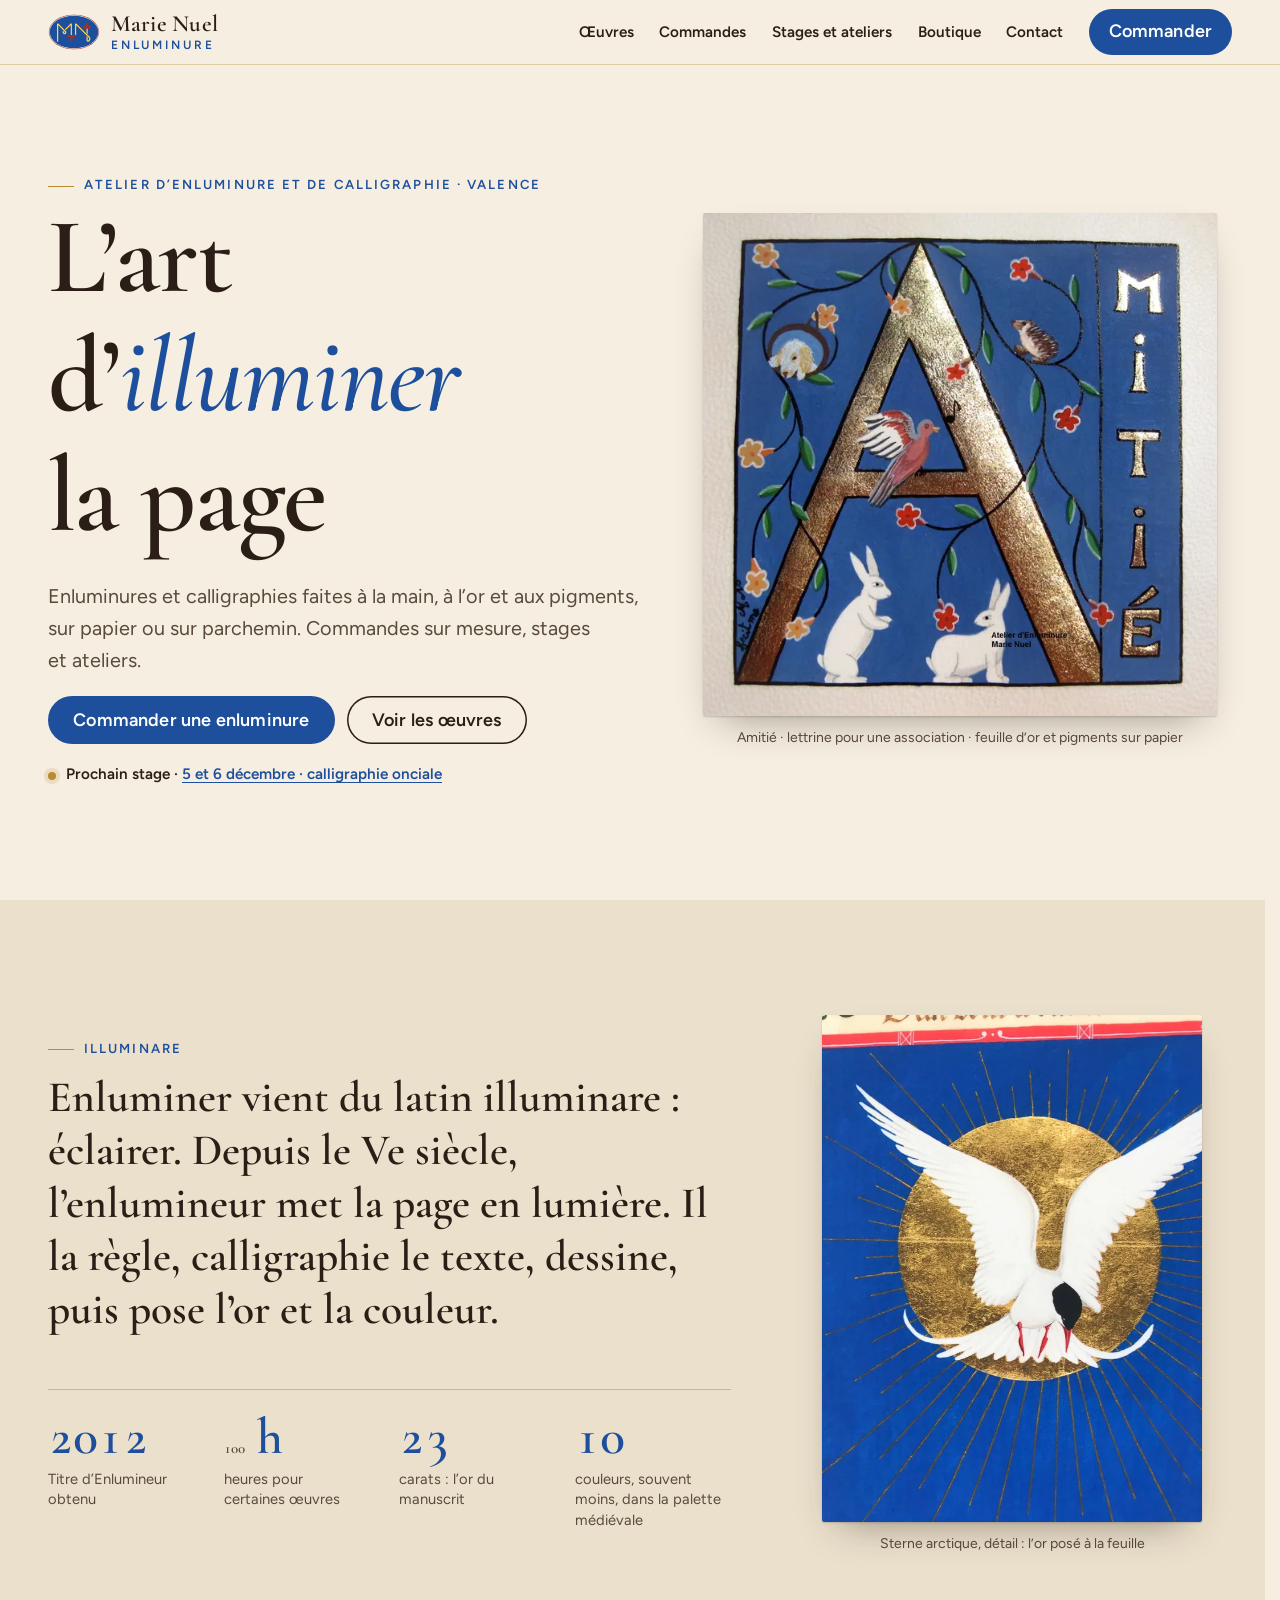
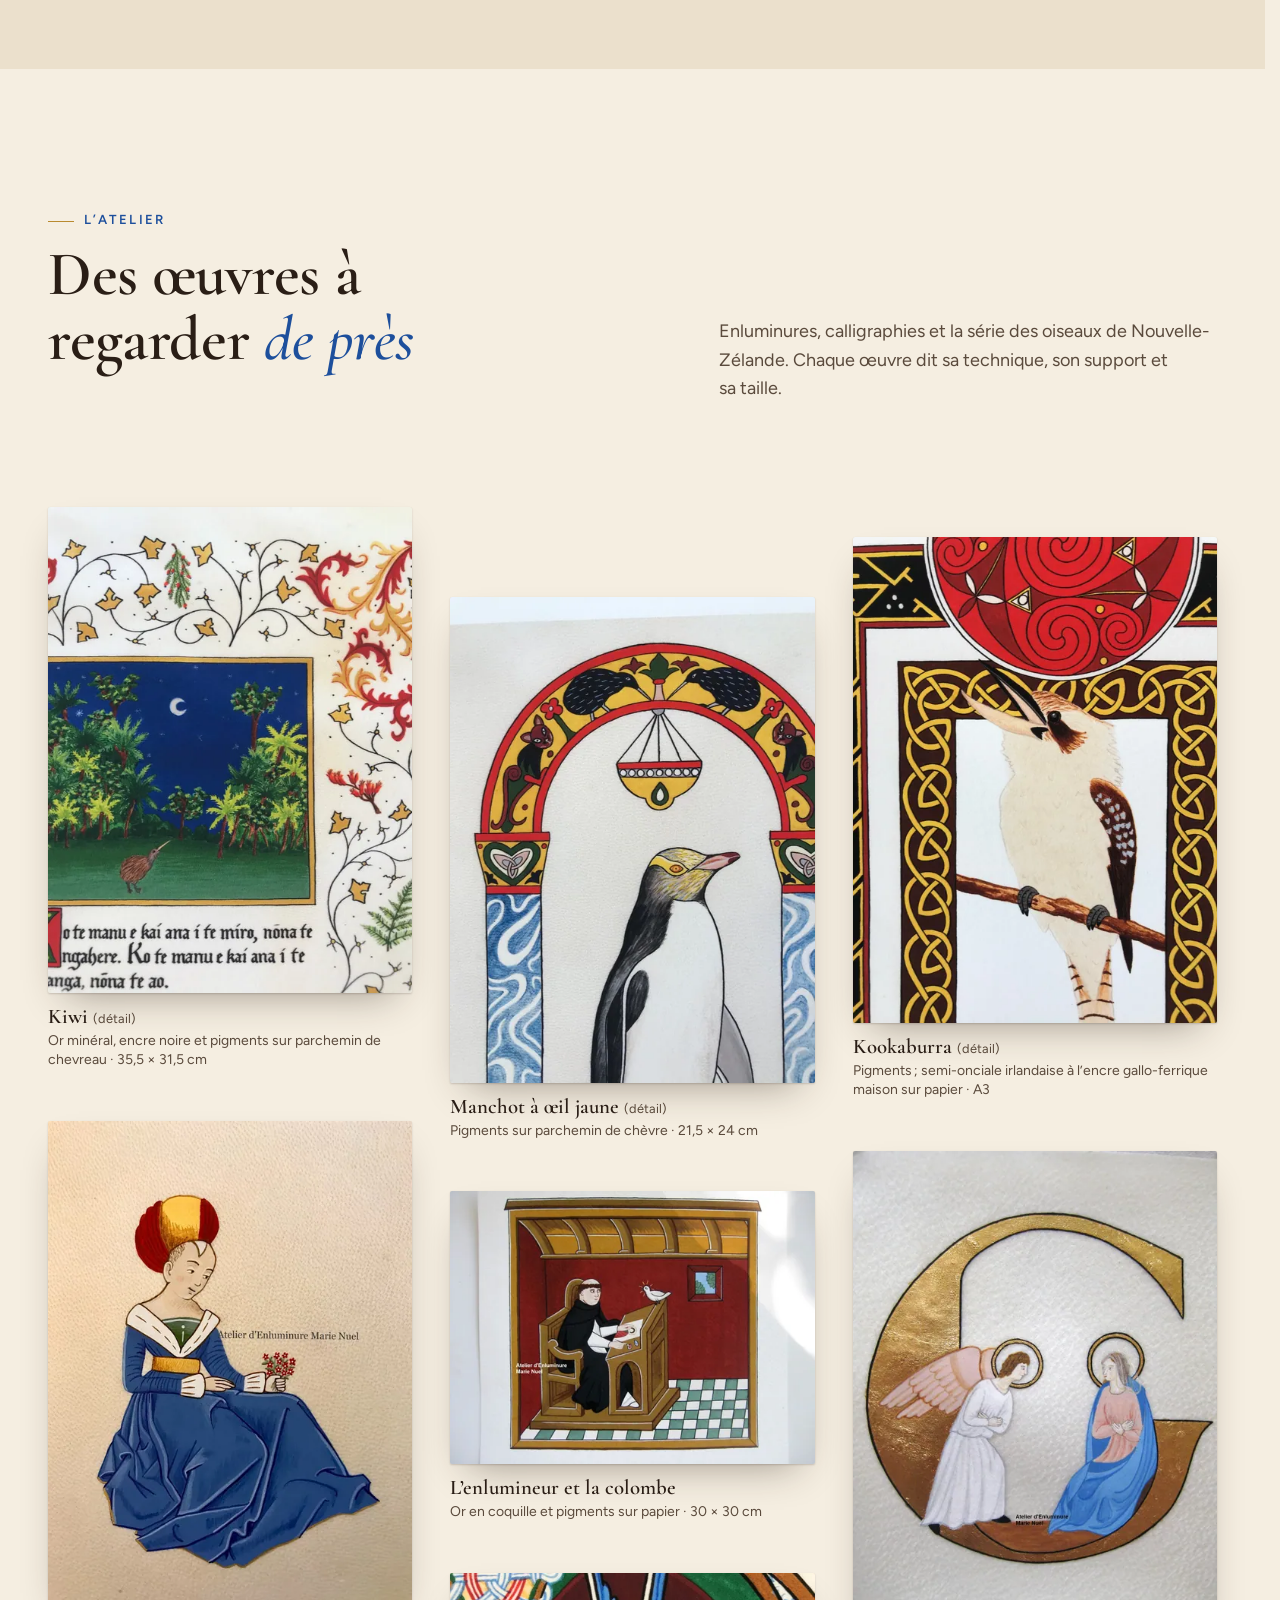
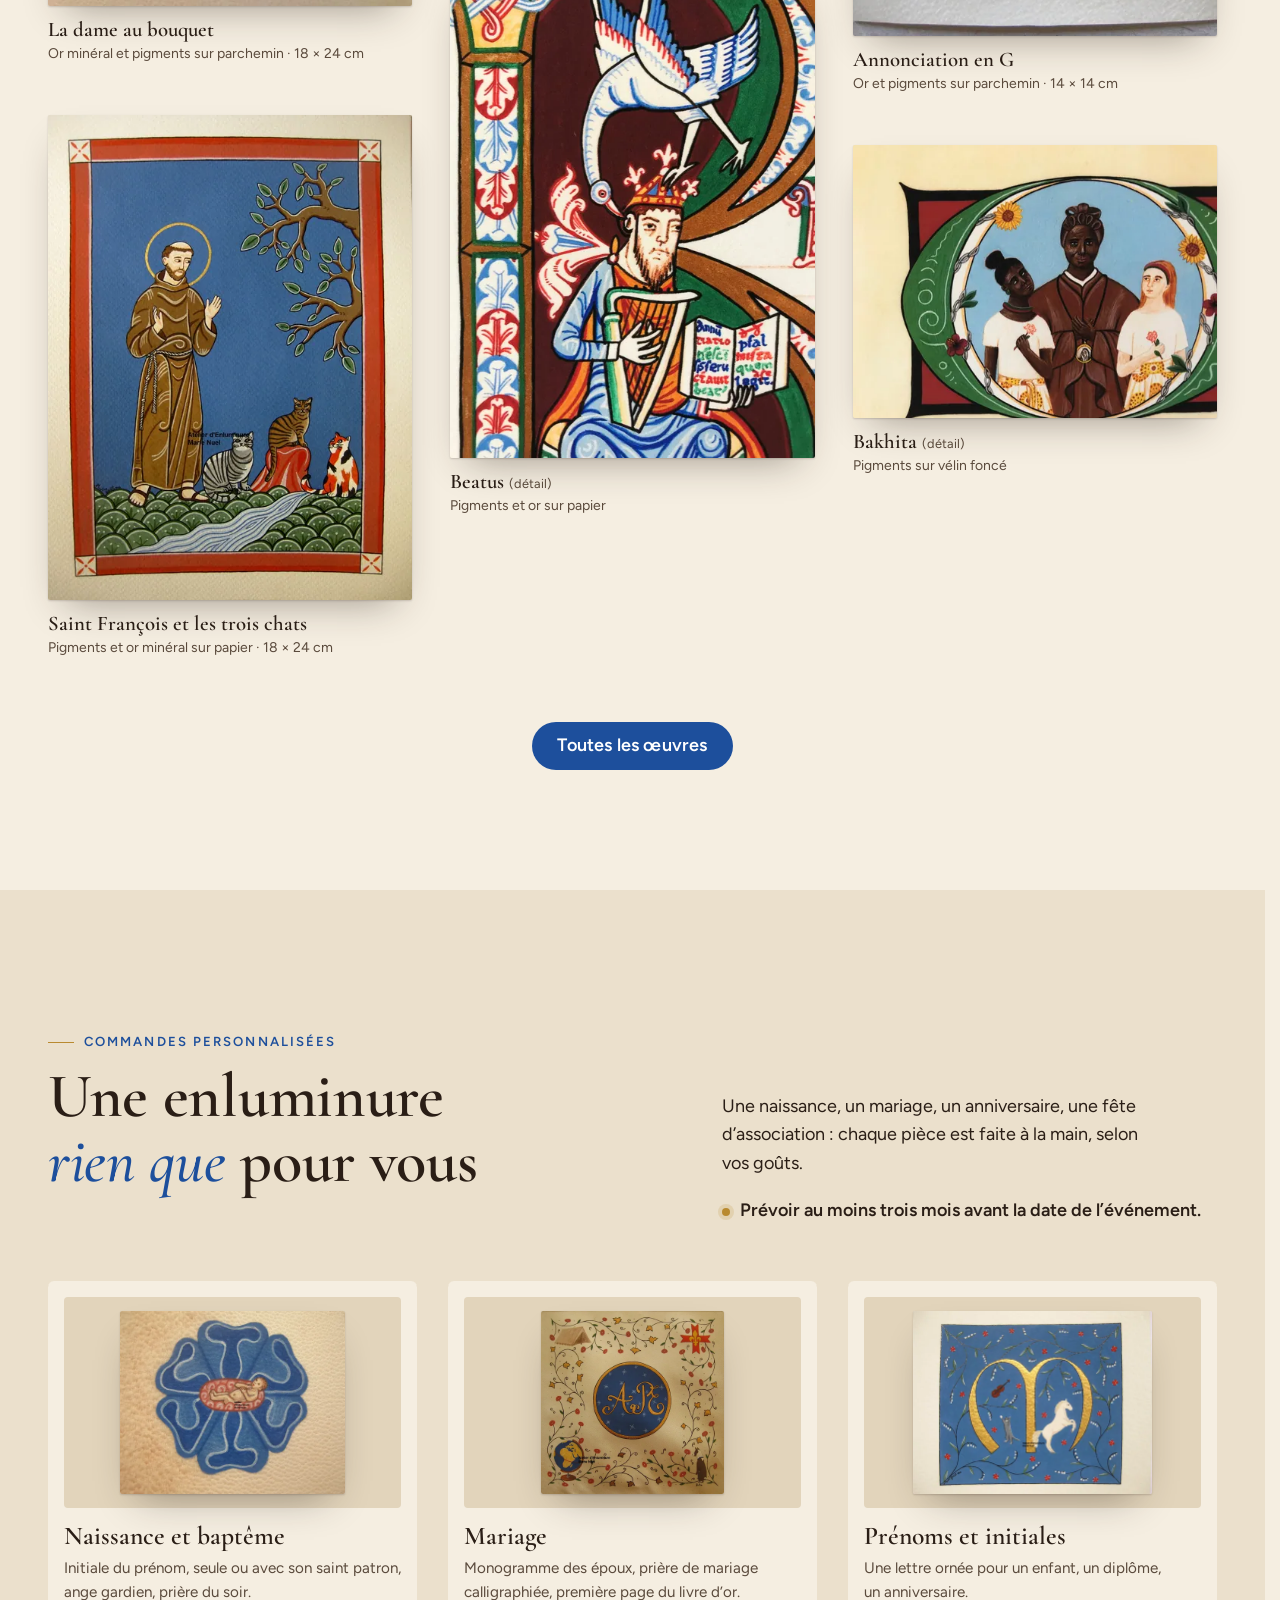
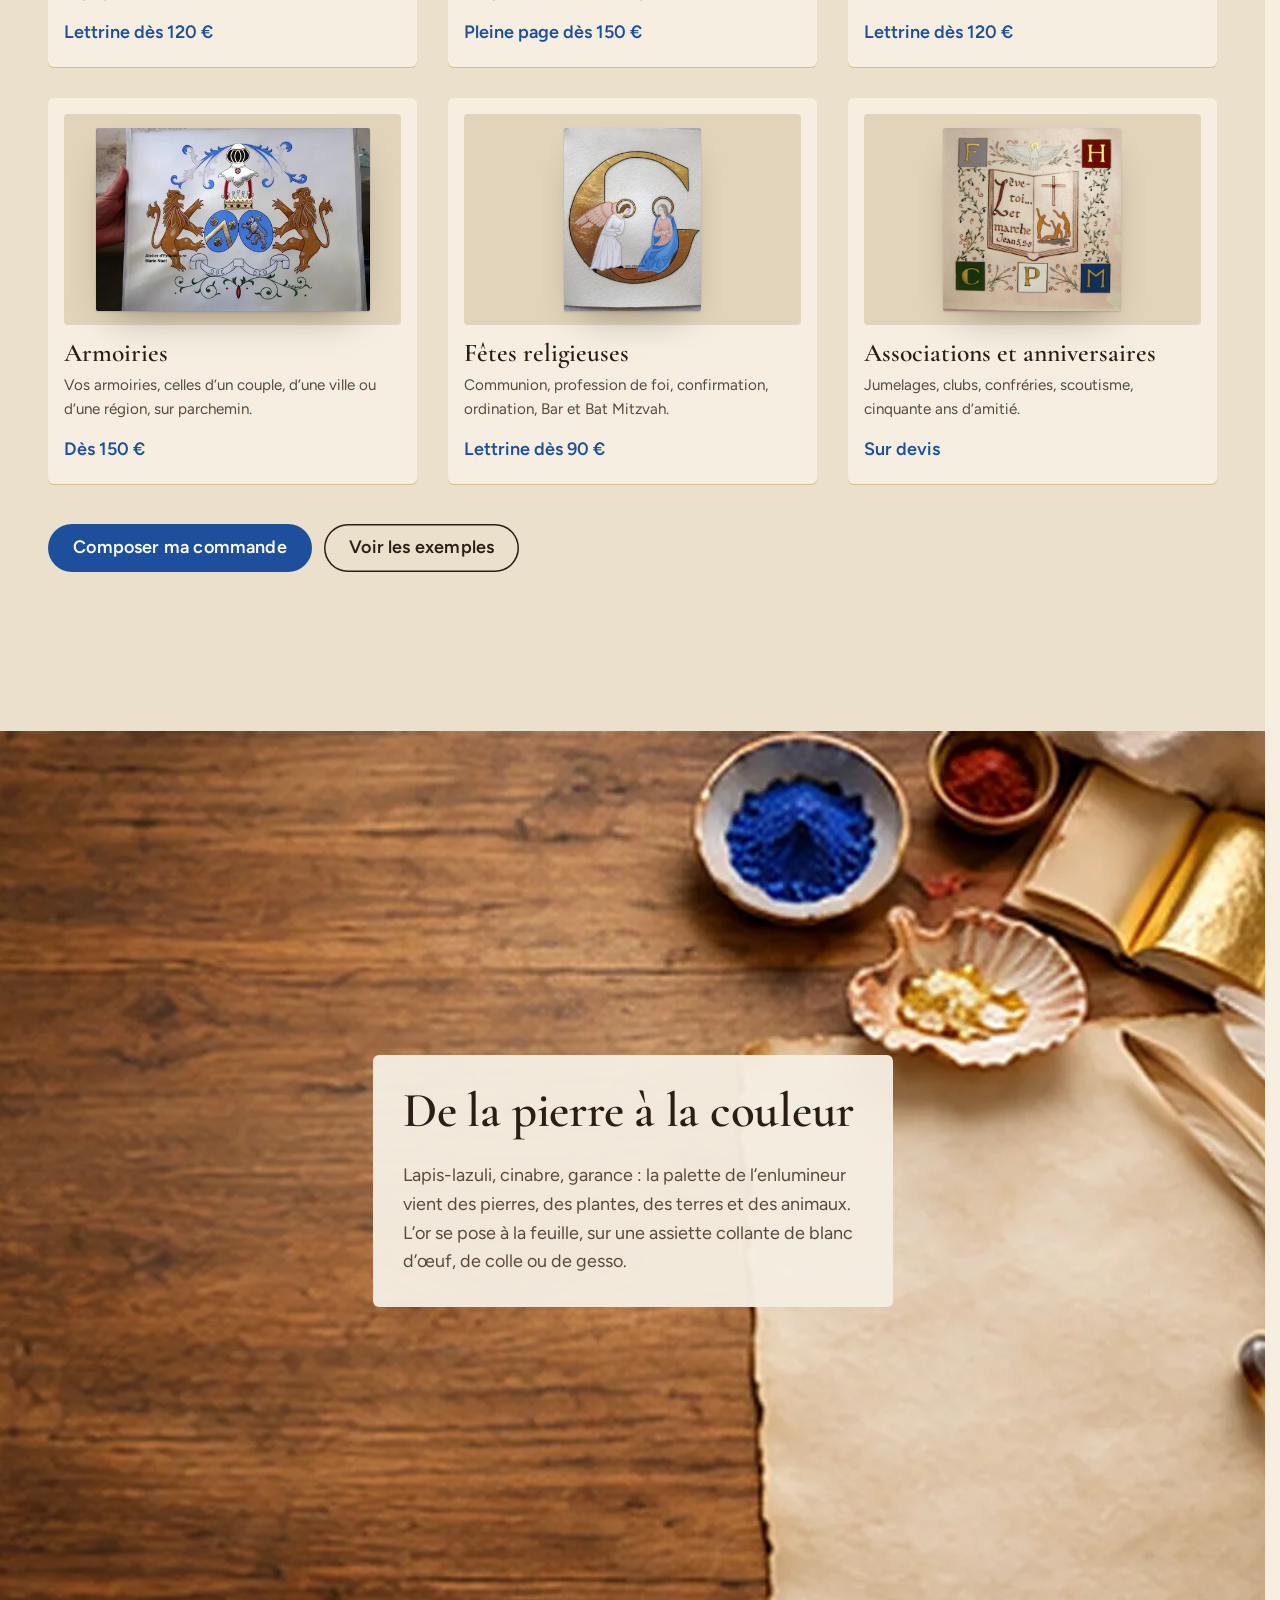
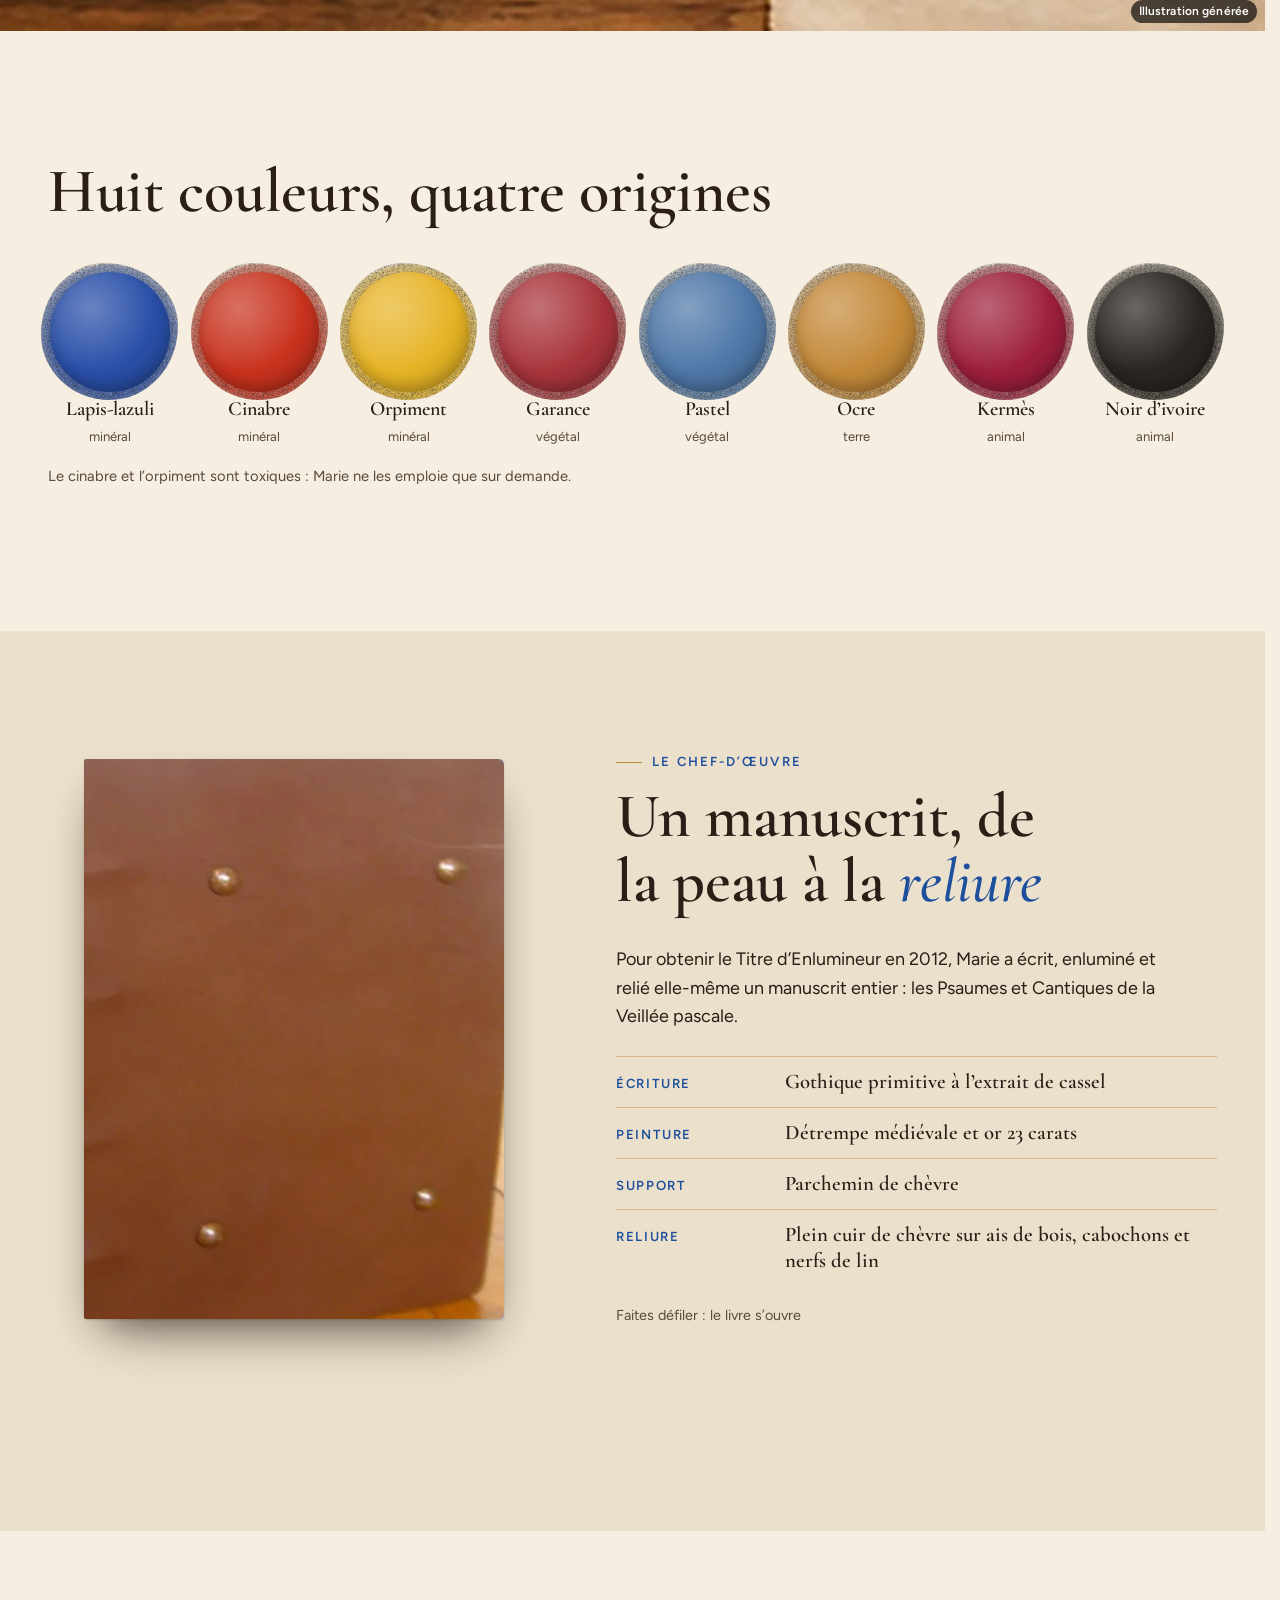
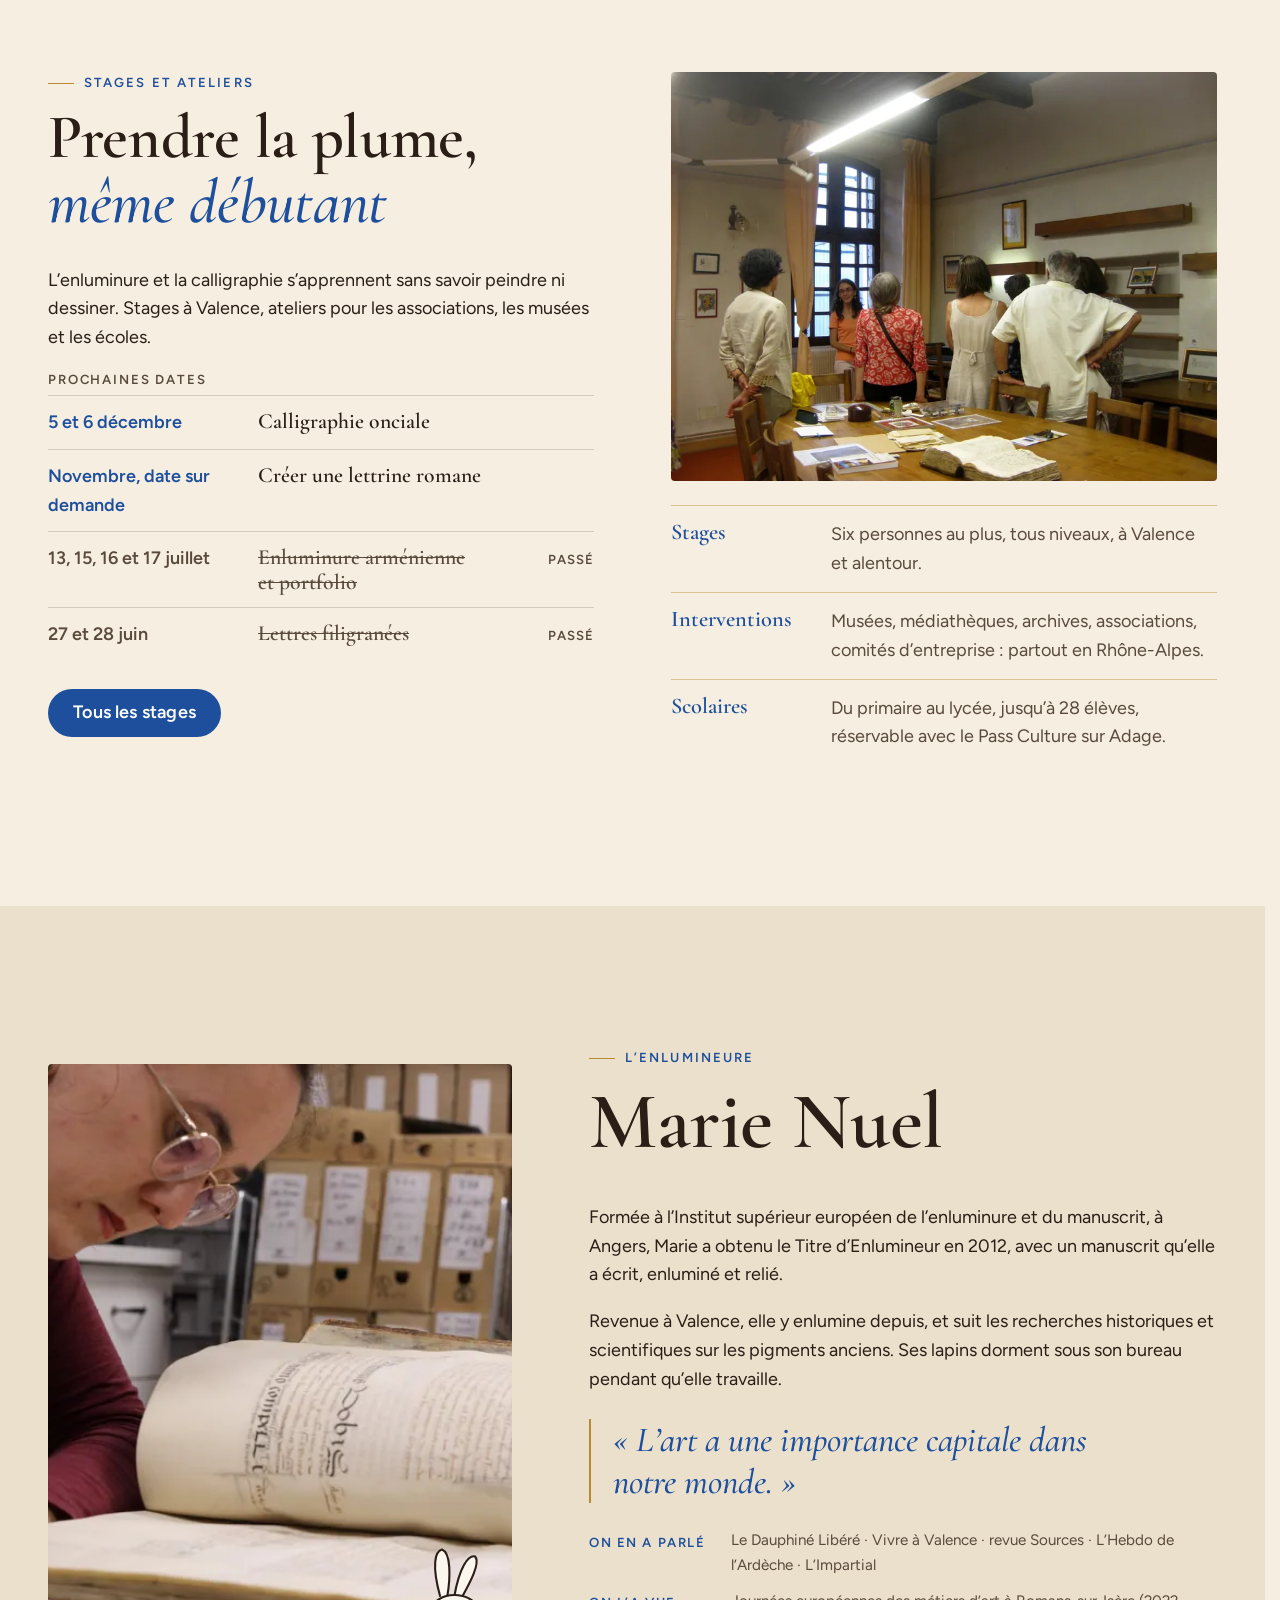
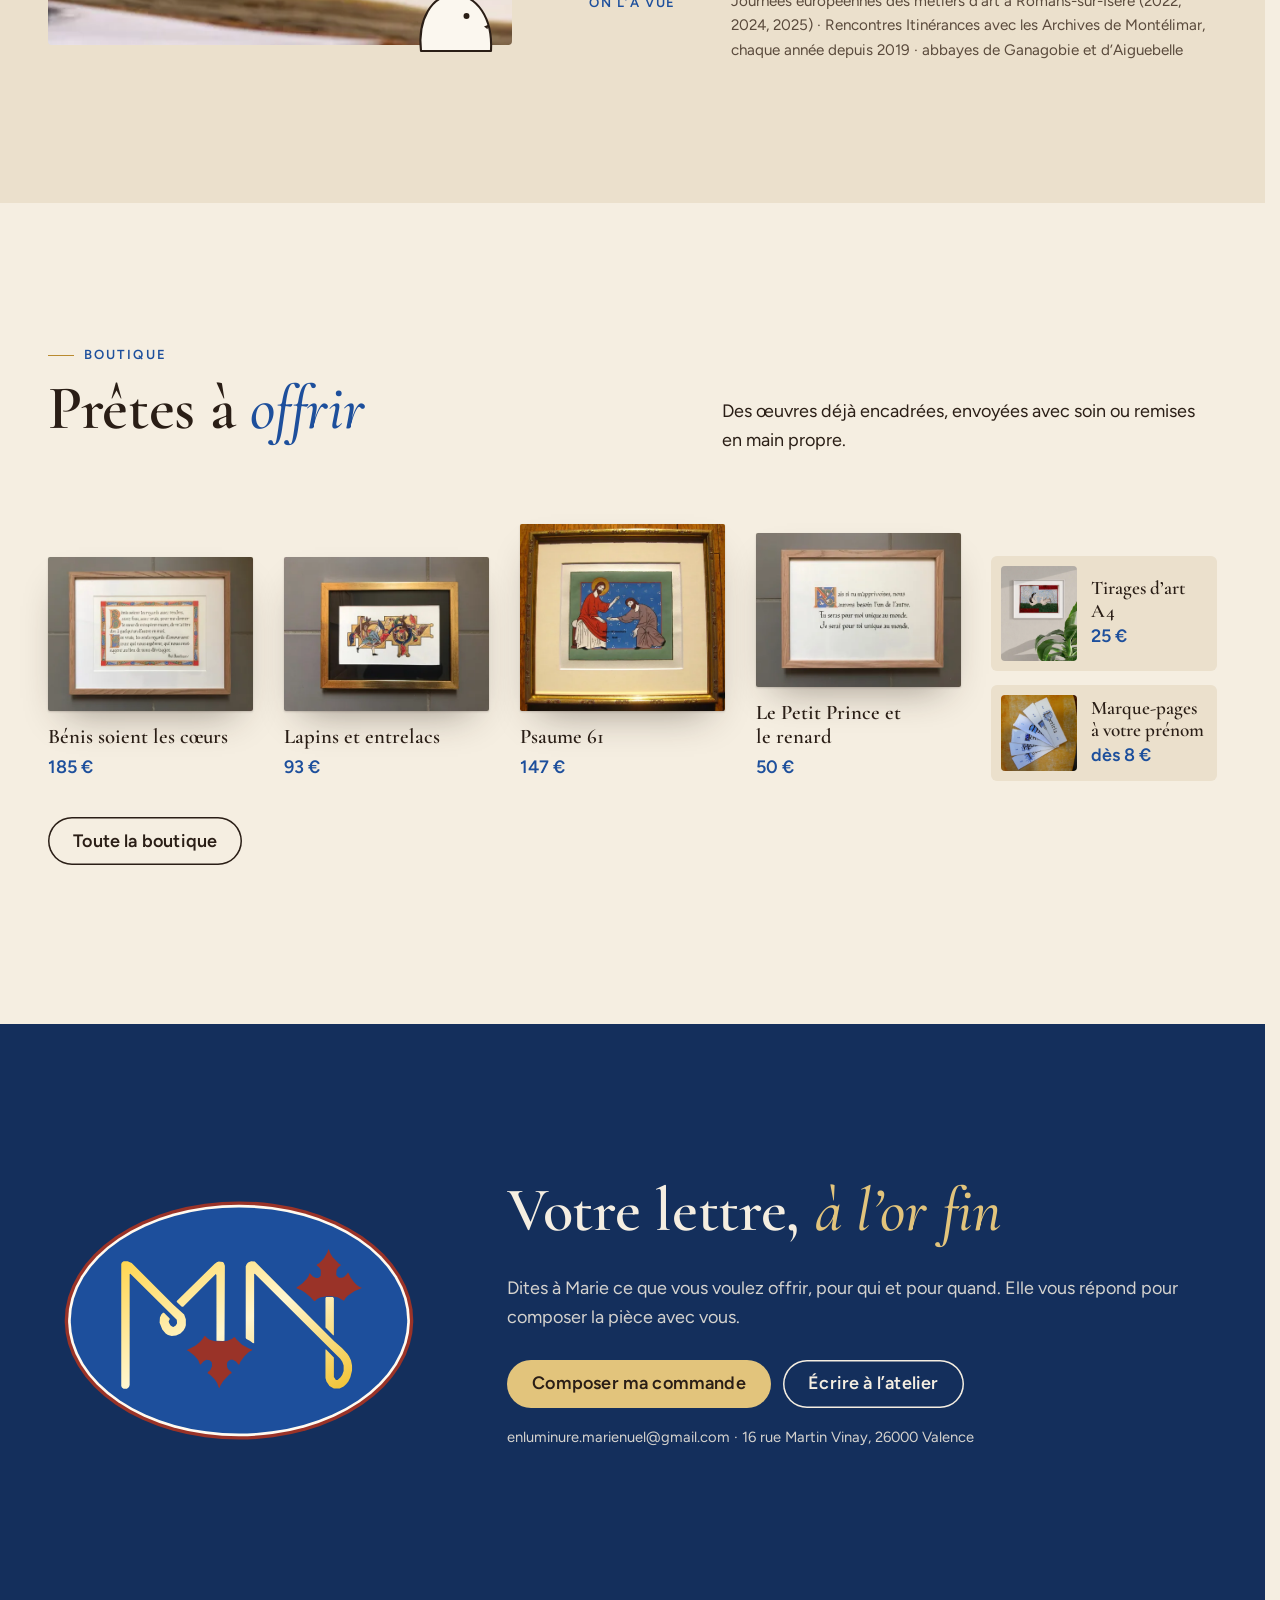
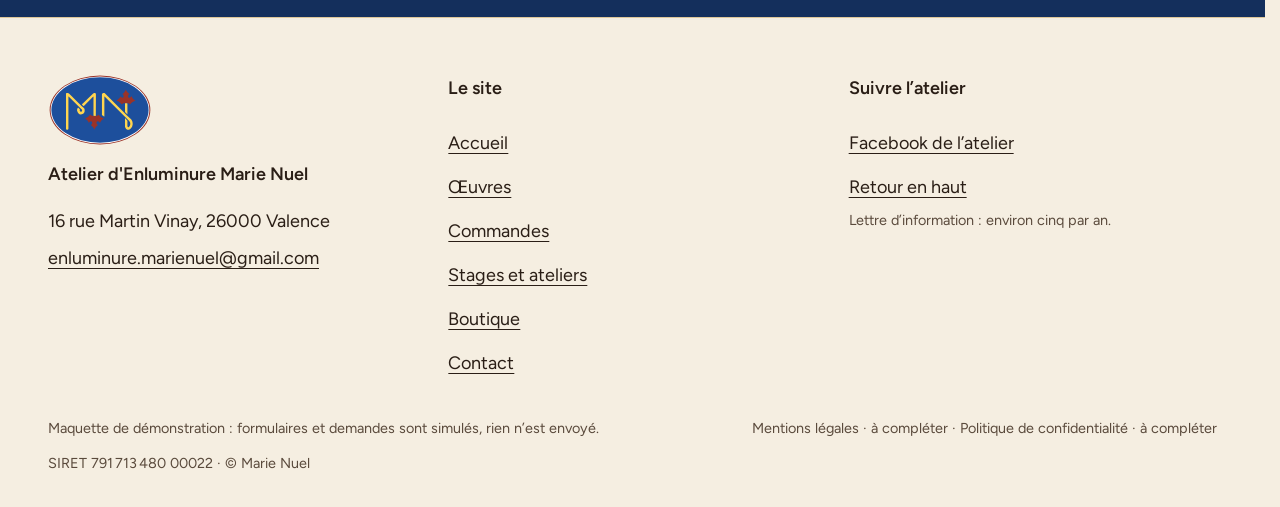
==== index.html @ 1e92db8e "Maquette v1" ====
<!doctype html>
<html lang="fr" data-v="1" data-curseur>
<head>
<meta charset="utf-8">
<meta name="viewport" content="width=device-width, initial-scale=1, viewport-fit=cover">
<title>Atelier d’Enluminure Marie Nuel, Valence : enluminures et calligraphies sur mesure</title>
<meta name="description" content="Enluminures et calligraphies à l’or et aux pigments, commandes personnalisées, stages et ateliers d’enluminure à Valence, dans la Drôme.">
<meta name="robots" content="noindex, nofollow">
<link rel="canonical" href="https://enluminure-marienuel-maquette.vercel.app/">
<style>:root{--fond:#f5eee1;--texte:#2a1e16;--voile-fond:#1d4f9c;--ouverture-fond:#f5eee1;--menu-fond:#f5eee1}:root { --entete-h: 72px; --barres-h: 0px; } html { background: var(--fond); color: var(--texte); scrollbar-gutter: stable; } body { margin: 0; background: var(--fond); } html.js:not(.secours):not([data-arrivee="retour"]) [data-anime] { opacity: 0; } html.js:not(.secours):not([data-arrivee="retour"]) [data-anime].vu { opacity: 1; } [data-voile] { position: fixed; inset: 0; z-index: 900; background: var(--voile-fond); transform: translateY(100%); visibility: hidden; pointer-events: none; } html[data-arrivee="voile"]:not(.voile-leve):not(.secours) [data-voile] { transform: none; visibility: visible; } html.secours [data-voile] { visibility: hidden !important; } .ouverture-panneau { position: fixed; inset: 0; z-index: 850; display: none; place-content: center; justify-items: center; background: var(--ouverture-fond, var(--voile-fond)); color: var(--fond); text-align: center; } html.js[data-arrivee="intro"]:not(.secours):not(.intro-finie) .ouverture-panneau { display: grid; } html.defilement-bloque, html.defilement-bloque body, html.js[data-arrivee="intro"]:not(.secours):not(.intro-finie), html.js[data-arrivee="intro"]:not(.secours):not(.intro-finie) body, html[data-arrivee="voile"]:not(.voile-leve):not(.secours), html[data-arrivee="voile"]:not(.voile-leve):not(.secours) body { overflow: hidden; } html.js[data-arrivee="intro"]:not(.secours):not(.intro-finie) { background-color: var(--ouverture-fond, var(--voile-fond)); } html[data-arrivee="voile"]:not(.voile-leve):not(.secours) { background-color: var(--voile-fond); }</style>
<script>(function () {
var d = document.documentElement, ss = null, ls = null;
try { ss = window.sessionStorage; ls = window.localStorage; } catch (e) {}
d.classList.add('js');
var nav = performance.getEntriesByType ? performance.getEntriesByType('navigation')[0] : null;
var type = nav ? nav.type : 'navigate';
var depart = null;
try { depart = JSON.parse(ss.getItem('socle:depart') || 'null'); ss.removeItem('socle:depart'); } catch (e) {}
if (depart && !(Date.now() - depart.t < 15000)) depart = null;
var mode = type === 'back_forward' ? 'retour' : type === 'reload' ? 'intro' : depart ? 'voile' : 'intro';
d.setAttribute('data-arrivee', mode);
if (mode === 'voile' && depart.couleur) d.style.setProperty('--voile-fond', depart.couleur);
if (type === 'reload' && 'scrollRestoration' in history) {
history.scrollRestoration = 'manual';
}
try {
var choisie = ls && ls.getItem('socle:langue');
var langue = (d.lang || '').slice(0, 2);
if (choisie && choisie !== langue && type === 'navigate' && !depart) {
var alt = document.querySelector('link[rel="alternate"][hreflang="' + choisie + '"]');
if (alt) location.replace(new URL(alt.href).pathname + location.search + location.hash);
}
} catch (e) {}
setTimeout(function () { if (!d.classList.contains('demarre')) d.classList.add('secours'); }, 2000);
})();</script>
<link rel="preload" href="/assets/fonts/cormorant-garamond-latin-600-normal.woff2" as="font" type="font/woff2" crossorigin>
<link rel="preload" href="/assets/fonts/figtree-latin-400-normal.woff2" as="font" type="font/woff2" crossorigin>
<link rel="stylesheet" href="/assets/css/socle.css?v=1">
<link rel="stylesheet" href="/assets/css/site.css?v=1">
<link rel="modulepreload" href="/assets/js/site.js?v=1">
<link rel="modulepreload" href="/assets/js/socle/index.js?v=1">
<script src="/assets/vendor/gsap.min.js" defer></script>
<script src="/assets/vendor/ScrollTrigger.min.js" defer></script>
<script src="/assets/vendor/SplitText.min.js" defer></script>
<script type="module" src="/assets/js/site.js?v=1"></script>
<meta name="theme-color" content="#f5eee1">
<link rel="icon" href="/assets/images/favicon.svg" type="image/svg+xml">
<link rel="apple-touch-icon" href="/assets/images/apple-touch-icon.png">
<meta property="og:type" content="website">
<meta property="og:site_name" content="Atelier d&#39;Enluminure Marie Nuel">
<meta property="og:locale" content="fr_FR">
<meta property="og:title" content="Atelier d’Enluminure Marie Nuel, Valence : enluminures et calligraphies sur mesure">
<meta property="og:description" content="Enluminures et calligraphies à l’or et aux pigments, commandes personnalisées, stages et ateliers d’enluminure à Valence, dans la Drôme.">
<meta property="og:url" content="https://enluminure-marienuel-maquette.vercel.app/">
<meta property="og:image" content="https://enluminure-marienuel-maquette.vercel.app/assets/partage/accueil-fr.jpg">
<meta property="og:image:width" content="1200">
<meta property="og:image:height" content="630">
<meta property="og:image:alt" content="Amitié, lettrine à la feuille d’or de Marie Nuel, et le titre « L’art d’illuminer la page »">
<meta name="twitter:card" content="summary_large_image">
<script type="application/ld+json">{"@context":"https://schema.org","@type":"LocalBusiness","name":"Atelier d'Enluminure Marie Nuel","url":"https://enluminure-marienuel-maquette.vercel.app/","email":"enluminure.marienuel@gmail.com","description":"Enluminures et calligraphies sur mesure, à l'or et aux pigments, stages et ateliers d'enluminure à Valence (Drôme).","address":{"@type":"PostalAddress","streetAddress":"16 rue Martin Vinay","postalCode":"26000","addressLocality":"Valence","addressCountry":"FR"},"sameAs":["https://www.facebook.com/enluminuremarienuel/"]}</script>
</head>
<body id="haut">
<div data-voile data-forme="iris" aria-hidden="true"><div class="voile-contenu"><img src="/assets/images/logo.svg" alt="" width="84" height="58"><span data-voile-libelle>Accueil</span></div></div>
<div class="ouverture-panneau" data-ouverture aria-hidden="true">
  <svg class="reglure" viewBox="0 0 1000 600" preserveAspectRatio="none" aria-hidden="true"><path d="M120 0 V600 M880 0 V600 M0 170 H1000 M0 430 H1000" pathLength="1"/></svg>
  <svg class="mono ouverture-mono" viewBox="0 0 1070 740" role="img" aria-label="Monogramme MN de l’atelier" data-ouverture-objet>
  <defs><mask id="intro-m" maskUnits="userSpaceOnUse" x="0" y="0" width="1070" height="740"><path class="mono-trait" style="--i:0" d="M197,570 L197,203" pathLength="1" fill="none" stroke="#fff" stroke-width="50" stroke-linecap="round" stroke-linejoin="round"/><path class="mono-trait" style="--i:1" d="M205,200 L357,352 Q380,375 362,400 Q343,418 320,400 Q302,380 318,356" pathLength="1" fill="none" stroke="#fff" stroke-width="50" stroke-linecap="round" stroke-linejoin="round"/><path class="mono-trait" style="--i:2" d="M356,320 L472,204 L478,214 L478,434" pathLength="1" fill="none" stroke="#fff" stroke-width="50" stroke-linecap="round" stroke-linejoin="round"/><path class="mono-trait" style="--i:3" d="M568,434 L568,200" pathLength="1" fill="none" stroke="#fff" stroke-width="50" stroke-linecap="round" stroke-linejoin="round"/><path class="mono-trait" style="--i:4" d="M577,200 L842,462 Q872,494 862,536 Q848,572 818,568 Q798,560 800,538 L800,456" pathLength="1" fill="none" stroke="#fff" stroke-width="50" stroke-linecap="round" stroke-linejoin="round"/><path class="mono-trait" style="--i:5" d="M805,298 L805,414" pathLength="1" fill="none" stroke="#fff" stroke-width="50" stroke-linecap="round" stroke-linejoin="round"/></mask>
  <linearGradient id="intro-or" x1="0" y1="0" x2="1" y2="1"><stop offset="0" stop-color="#ffd54f"/><stop class="mono-eclat" offset=".5" stop-color="#fff6cf"/><stop offset="1" stop-color="#f1c232"/></linearGradient></defs>
  <ellipse class="mono-bord" cx="535" cy="370" rx="518" ry="354" fill="#9a3328"/>
  <ellipse cx="535" cy="370" rx="508" ry="344" fill="#fffaf0"/>
  <ellipse class="mono-fond" cx="535" cy="370" rx="500" ry="336" fill="#1d4f9c"/>
  <path class="mono-or" d="M794,300 L792,303 L792,391 L815,414 L817,414 L817,304 L814,300ZM475,195 L469,197 L462,202 L350,312 L350,315 L365,329 L369,329 L466,232 L468,235 L468,430 L487,431 L492,430 L493,207 L490,199 L487,196ZM562,198 L558,202 L555,209 L555,422 L557,425 L567,430 L576,437 L580,438 L580,232 L582,231 L836,484 L842,493 L846,504 L846,520 L842,531 L837,539 L828,547 L823,547 L817,538 L817,480 L794,456 L792,456 L792,541 L795,551 L804,565 L817,572 L834,572 L846,566 L854,559 L860,551 L866,539 L871,519 L871,504 L868,489 L862,476 L857,469 L841,452 L818,432 L582,195 L571,194ZM192,194 L187,198 L185,202 L185,565 L187,569 L192,573 L202,573 L208,568 L210,562 L210,232 L212,231 L350,368 L351,378 L347,385 L340,389 L336,388 L331,384 L327,377 L326,372 L329,367 L329,364 L312,347 L309,347 L304,352 L300,361 L299,377 L307,397 L317,409 L324,413 L335,416 L348,415 L361,409 L370,400 L375,391 L377,384 L377,366 L372,352 L340,323 L216,199 L204,194Z" fill="url(#intro-or)" mask="url(#intro-m)"/>
  <path class="mono-fleurons" d="M432,416 L429,422 L419,434 L405,445 L382,457 L381,460 L385,461 L402,474 L414,488 L419,501 L421,501 L430,491 L438,487 L448,488 L454,494 L455,505 L450,517 L442,524 L442,527 L449,531 L462,544 L470,556 L475,570 L478,570 L479,565 L488,550 L507,530 L513,527 L513,524 L503,515 L500,509 L499,499 L501,493 L509,487 L517,487 L527,493 L533,501 L536,501 L539,493 L551,476 L565,463 L573,459 L574,456 L566,454 L544,442 L527,426 L523,420 L520,420 L515,424 L501,430 L491,432 L464,432 L448,427 L441,423 L434,416ZM800,159 L798,167 L787,186 L774,199 L766,204 L766,206 L774,213 L778,220 L778,237 L773,242 L769,244 L764,244 L755,240 L746,230 L744,230 L742,238 L736,247 L723,260 L706,272 L706,274 L722,281 L733,288 L748,301 L758,312 L761,312 L767,306 L778,301 L796,298 L811,298 L828,301 L847,311 L853,302 L860,295 L879,282 L899,274 L899,272 L895,271 L886,265 L877,256 L867,243 L860,228 L858,228 L856,232 L848,240 L842,243 L832,243 L826,238 L824,234 L825,220 L830,212 L838,206 L838,204 L832,201 L813,181 L807,172 L802,159Z" fill="#9a3328"/>
</svg>
  <p class="ouverture-nom">Marie Nuel</p>
  <p class="ouverture-ligne">Enluminure et calligraphie</p>
</div>
<a class="evitement" href="#contenu">Aller au contenu</a>
<header data-entete>
  <div class="entete-rangee">
    <a class="entete-logo" href="/" data-libelle="Accueil" aria-current="page">
      <img src="/assets/images/logo.svg" alt="" width="52" height="36"><span class="entete-nom"><span class="entete-nom-haut">Marie Nuel</span><span class="entete-nom-bas">Enluminure</span></span>
    </a>
    <nav data-nav aria-label="Navigation principale">
      <ul><li><a href="/oeuvres" data-libelle="Œuvres">Œuvres</a></li><li><a href="/commandes" data-libelle="Commandes">Commandes</a></li><li><a href="/stages" data-libelle="Stages et ateliers">Stages et ateliers</a></li><li><a href="/boutique" data-libelle="Boutique">Boutique</a></li><li><a href="/contact" data-libelle="Contact">Contact</a></li></ul>
    </nav>
    <div class="entete-actions">
      <a class="bouton" href="/commandes#composer" data-libelle="Commandes">Commander</a>
      <button type="button" data-menu-bouton aria-controls="menu" aria-expanded="false" data-libelle-ouvrir="Menu" data-libelle-fermer="Fermer"><span data-libelle-bouton>Menu</span></button>
      <a class="menu-sansjs" href="#menu" data-menu-lien>Menu</a>
    </div>
  </div>
</header>
<script>/* Avant le premier affichage : rangées de la navigation (même règle que ajusterNav dans assets/js/socle/entete.js)
   et hauteur réelle de l'en-tête, pour que rien ne saute quand le JavaScript du site prend la main. */
(function () {
  var h = document.documentElement, u = document.querySelector('[data-nav] ul'), e = document.querySelector('[data-entete]');
  if (u) {
    var deborde = function () { return u.scrollWidth > u.clientWidth + 1; }, c = deborde();
    if (c && window.matchMedia('(min-width: 900px)').matches) {
      h.classList.add('nav-deux-rangees'); c = deborde();
      if (c) { h.classList.add('nav-deux-lignes'); var a = u.querySelector('a'); c = !a || u.getBoundingClientRect().height > a.getBoundingClientRect().height * 2.5; }
      if (c) h.classList.remove('nav-deux-rangees', 'nav-deux-lignes');
    }
    if (c) h.classList.add('nav-compacte');
  }
  if (e) h.style.setProperty('--entete-h', Math.round(e.getBoundingClientRect().height) + 'px');
})();</script>
<span id="menu-ferme" aria-hidden="true"></span>
<div id="menu" data-menu role="dialog" aria-modal="true" aria-label="Menu">
  <p class="menu-sansjs-fermer"><a href="#menu-ferme">Fermer</a></p>
  <ul><li style="--i:0"><a href="/" class="menu-lien" data-libelle="Accueil" aria-current="page">Accueil</a></li><li style="--i:1"><a href="/oeuvres" class="menu-lien" data-libelle="Œuvres">Œuvres</a></li><li style="--i:2"><a href="/commandes" class="menu-lien" data-libelle="Commandes">Commandes</a></li><li style="--i:3"><a href="/stages" class="menu-lien" data-libelle="Stages et ateliers">Stages et ateliers</a></li><li style="--i:4"><a href="/boutique" class="menu-lien" data-libelle="Boutique">Boutique</a></li><li style="--i:5"><a href="/contact" class="menu-lien" data-libelle="Contact">Contact</a></li></ul>
  <p><a class="bouton" href="/contact#ecrire" data-libelle="Contact">Écrire à l’atelier</a></p>
  <p class="menu-coord">16 rue Martin Vinay, 26000 Valence<br>enluminure.marienuel@gmail.com</p>
</div>
<main id="contenu" tabindex="-1">
<section class="heros" id="debut">
  <svg class="heros-reglure" viewBox="0 0 1440 900" preserveAspectRatio="none" aria-hidden="true" data-fx="trace"><path data-fx-trait d="M0 150 H1440" /><path data-fx-trait d="M0 760 H1440" /><path data-fx-trait d="M96 0 V900" /></svg>
  <div class="heros-texte">
    <p class="surtitre" data-anime="gsap">Atelier d’enluminure et de calligraphie · Valence</p>
    <h1 class="heros-titre" data-anime="gsap"><span class="ligne-masque"><span class="heros-ligne">L’art</span></span><span class="ligne-masque"><span class="heros-ligne">d’<em>illuminer</em></span></span><span class="ligne-masque"><span class="heros-ligne">la page</span></span></h1>
    <p class="heros-chapo masque-ecran-tres-bas" data-anime="gsap">Enluminures et calligraphies faites à la main, à l’or et aux pigments, sur papier ou sur parchemin. Commandes sur mesure, stages et ateliers.</p>
    <p class="heros-actions" data-anime="gsap">
      <a href="/commandes#composer" class="bouton" data-libelle="Commandes" data-action-principale data-survol="magnetique">Commander une enluminure</a>
      <a href="/oeuvres" class="bouton bouton--contour" data-libelle="Œuvres">Voir les œuvres</a>
    </p>
    <p class="heros-info" data-anime="gsap" data-info-cle data-prochain><span class="pastille"></span>Prochain stage · <a href="/stages#agenda" data-libelle="Stages et ateliers">5 et 6 décembre · calligraphie onciale</a></p>
  </div>
  <div class="heros-oeuvre" data-iris-centre>
    <div class="or-cadre" data-effet="or-vivant" data-souris data-grille="manipuler">
      <figure class="media " style="--cadrage:50% 50%;aspect-ratio:1908 / 1866">
  <picture>
    <img src="/assets/images/heros-amitie-1600.webp" srcset="/assets/images/heros-amitie-640.webp 640w, /assets/images/heros-amitie-1000.webp 1000w, /assets/images/heros-amitie-1600.webp 1600w" sizes="(max-width: 760px) 86vw, 44vw" alt="Amitié · lettrine pour une association · feuille d’or et pigments sur papier" width="1600" height="1565" fetchpriority="high" loading="eager" decoding="async">
  </picture>
</figure>
      <span class="or-reflet" aria-hidden="true" style="--masque:url('/assets/images/masque-amitie.png')"><span class="or-bande"></span></span>
    </div>
    <p class="cartel heros-cartel masque-ecran-bas" data-anime="gsap">Amitié · lettrine pour une association · feuille d’or et pigments sur papier</p>
  </div>
</section>
<section class="illuminare" id="illuminare">
  <div class="conteneur illuminare-grille">
    <div>
      <p class="surtitre" data-anime>Illuminare</p>
      <p class="manifeste" data-anime="mots">Enluminer vient du latin illuminare : éclairer. Depuis le Ve siècle, l’enlumineur met la page en lumière. Il la règle, calligraphie le texte, dessine, puis pose l’or et la couleur.</p>
      <ul class="reperes" data-anime="cascade">
        <li><strong>2012</strong><span>Titre d’Enlumineur obtenu</span></li>
        <li><strong><span data-compteur="100">100</span> h</strong><span>heures pour certaines œuvres</span></li>
        <li><strong data-compteur="23">23</strong><span>carats : l’or du manuscrit</span></li>
        <li><strong data-compteur="10">10</strong><span>couleurs, souvent moins, dans la palette médiévale</span></li>
      </ul>
    </div>
    <figure class="illuminare-or">
      <div class="or-cadre" data-effet="or-vivant" data-souris>
        <figure class="media " style="--cadrage:50% 50%;aspect-ratio:1500 / 2000">
  <picture>
    <img src="/assets/images/or-sterne-1400.webp" srcset="/assets/images/or-sterne-640.webp 640w, /assets/images/or-sterne-1000.webp 1000w, /assets/images/or-sterne-1400.webp 1400w" sizes="(max-width: 760px) 80vw, 34vw" alt="Sterne arctique, détail : l’or posé à la feuille" width="1400" height="1867" loading="lazy" decoding="async">
  </picture>
</figure>
        <span class="or-reflet" aria-hidden="true" style="--masque:url('/assets/images/masque-sterne.png')"><span class="or-bande"></span></span>
      </div>
      <figcaption class="cartel">Sterne arctique, détail : l’or posé à la feuille</figcaption>
    </figure>
  </div>
</section>
<section class="mur" id="oeuvres-choisies">
  <div class="conteneur mur-tete">
    <div>
      <p class="surtitre" data-anime>L’atelier</p>
      <h2 data-anime="lignes">Des œuvres à regarder <em>de près</em></h2>
    </div>
    <p class="mur-texte" data-anime>Enluminures, calligraphies et la série des oiseaux de Nouvelle-Zélande. Chaque œuvre dit sa technique, son support et sa taille.</p>
  </div>
  <div class="conteneur mur-colonnes">
    <div class="mur-col" data-effet="colonnes" data-vitesse="0.06"><a class="oeuvre-carte" href="/oeuvres#o-kiwi" data-libelle="Œuvres" data-survol="incline" data-survol-force="4"><div class="oeuvre-pose " style="--r:1500 / 2000"><figure class="media " style="--cadrage:50% 50%;aspect-ratio:1500 / 2000">
  <picture>
    <img src="/assets/images/o-kiwi-1200.webp" srcset="/assets/images/o-kiwi-480.webp 480w, /assets/images/o-kiwi-800.webp 800w, /assets/images/o-kiwi-1200.webp 1200w" sizes="(max-width: 760px) 46vw, 30vw" alt="Kiwi, détail" width="1200" height="1600" loading="lazy" decoding="async">
  </picture>
</figure></div>
    <span class="cartel"><span class="cartel-titre">Kiwi <span class="cartel-detail">(détail)</span></span><span class="cartel-ligne">Or minéral, encre noire et pigments sur parchemin de chevreau · 35,5 × 31,5 cm</span></span></a><a class="oeuvre-carte" href="/oeuvres#o-dame" data-libelle="Œuvres" data-survol="incline" data-survol-force="4"><div class="oeuvre-pose " style="--r:1500 / 2000"><figure class="media " style="--cadrage:50% 50%;aspect-ratio:1500 / 2000">
  <picture>
    <img src="/assets/images/o-dame-1200.webp" srcset="/assets/images/o-dame-480.webp 480w, /assets/images/o-dame-800.webp 800w, /assets/images/o-dame-1200.webp 1200w" sizes="(max-width: 760px) 46vw, 30vw" alt="La dame au bouquet" width="1200" height="1600" loading="lazy" decoding="async">
  </picture>
</figure></div>
    <span class="cartel"><span class="cartel-titre">La dame au bouquet</span><span class="cartel-ligne">Or minéral et pigments sur parchemin · 18 × 24 cm</span></span></a><a class="oeuvre-carte" href="/oeuvres#o-francois" data-libelle="Œuvres" data-survol="incline" data-survol-force="4"><div class="oeuvre-pose " style="--r:1500 / 2000"><figure class="media " style="--cadrage:50% 50%;aspect-ratio:1500 / 2000">
  <picture>
    <img src="/assets/images/o-francois-1200.webp" srcset="/assets/images/o-francois-480.webp 480w, /assets/images/o-francois-800.webp 800w, /assets/images/o-francois-1200.webp 1200w" sizes="(max-width: 760px) 46vw, 30vw" alt="Saint François et les trois chats" width="1200" height="1600" loading="lazy" decoding="async">
  </picture>
</figure></div>
    <span class="cartel"><span class="cartel-titre">Saint François et les trois chats</span><span class="cartel-ligne">Pigments et or minéral sur papier · 18 × 24 cm</span></span></a></div><div class="mur-col" data-effet="colonnes" data-vitesse="-0.05"><a class="oeuvre-carte" href="/oeuvres#o-manchot" data-libelle="Œuvres" data-survol="incline" data-survol-force="4"><div class="oeuvre-pose " style="--r:1500 / 2000"><figure class="media " style="--cadrage:50% 50%;aspect-ratio:1500 / 2000">
  <picture>
    <img src="/assets/images/o-manchot-1200.webp" srcset="/assets/images/o-manchot-480.webp 480w, /assets/images/o-manchot-800.webp 800w, /assets/images/o-manchot-1200.webp 1200w" sizes="(max-width: 760px) 46vw, 30vw" alt="Manchot à œil jaune, détail" width="1200" height="1600" loading="lazy" decoding="async">
  </picture>
</figure></div>
    <span class="cartel"><span class="cartel-titre">Manchot à œil jaune <span class="cartel-detail">(détail)</span></span><span class="cartel-ligne">Pigments sur parchemin de chèvre · 21,5 × 24 cm</span></span></a><a class="oeuvre-carte" href="/oeuvres#o-enlumineur" data-libelle="Œuvres" data-survol="incline" data-survol-force="4"><div class="oeuvre-pose " style="--r:2000 / 1500"><figure class="media " style="--cadrage:50% 50%;aspect-ratio:2000 / 1500">
  <picture>
    <img src="/assets/images/o-enlumineur-1200.webp" srcset="/assets/images/o-enlumineur-480.webp 480w, /assets/images/o-enlumineur-800.webp 800w, /assets/images/o-enlumineur-1200.webp 1200w" sizes="(max-width: 760px) 46vw, 30vw" alt="L’enlumineur et la colombe" width="1200" height="900" loading="lazy" decoding="async">
  </picture>
</figure></div>
    <span class="cartel"><span class="cartel-titre">L’enlumineur et la colombe</span><span class="cartel-ligne">Or en coquille et pigments sur papier · 30 × 30 cm</span></span></a><a class="oeuvre-carte" href="/oeuvres#o-beatus" data-libelle="Œuvres" data-survol="incline" data-survol-force="4"><div class="oeuvre-pose " style="--r:1500 / 2000"><figure class="media " style="--cadrage:50% 50%;aspect-ratio:1500 / 2000">
  <picture>
    <img src="/assets/images/o-beatus-1200.webp" srcset="/assets/images/o-beatus-480.webp 480w, /assets/images/o-beatus-800.webp 800w, /assets/images/o-beatus-1200.webp 1200w" sizes="(max-width: 760px) 46vw, 30vw" alt="Beatus, détail" width="1200" height="1600" loading="lazy" decoding="async">
  </picture>
</figure></div>
    <span class="cartel"><span class="cartel-titre">Beatus <span class="cartel-detail">(détail)</span></span><span class="cartel-ligne">Pigments et or sur papier</span></span></a></div><div class="mur-col" data-effet="colonnes" data-vitesse="0.1"><a class="oeuvre-carte" href="/oeuvres#o-kookaburra" data-libelle="Œuvres" data-survol="incline" data-survol-force="4"><div class="oeuvre-pose " style="--r:1500 / 2000"><figure class="media " style="--cadrage:50% 50%;aspect-ratio:1500 / 2000">
  <picture>
    <img src="/assets/images/o-kookaburra-1200.webp" srcset="/assets/images/o-kookaburra-480.webp 480w, /assets/images/o-kookaburra-800.webp 800w, /assets/images/o-kookaburra-1200.webp 1200w" sizes="(max-width: 760px) 46vw, 30vw" alt="Kookaburra, détail" width="1200" height="1600" loading="lazy" decoding="async">
  </picture>
</figure></div>
    <span class="cartel"><span class="cartel-titre">Kookaburra <span class="cartel-detail">(détail)</span></span><span class="cartel-ligne">Pigments ; semi-onciale irlandaise à l’encre gallo-ferrique maison sur papier · A3</span></span></a><a class="oeuvre-carte" href="/oeuvres#o-annonciation" data-libelle="Œuvres" data-survol="incline" data-survol-force="4"><div class="oeuvre-pose " style="--r:1500 / 2000"><figure class="media " style="--cadrage:50% 50%;aspect-ratio:1500 / 2000">
  <picture>
    <img src="/assets/images/o-annonciation-1200.webp" srcset="/assets/images/o-annonciation-480.webp 480w, /assets/images/o-annonciation-800.webp 800w, /assets/images/o-annonciation-1200.webp 1200w" sizes="(max-width: 760px) 46vw, 30vw" alt="Annonciation en G" width="1200" height="1600" loading="lazy" decoding="async">
  </picture>
</figure></div>
    <span class="cartel"><span class="cartel-titre">Annonciation en G</span><span class="cartel-ligne">Or et pigments sur parchemin · 14 × 14 cm</span></span></a><a class="oeuvre-carte" href="/oeuvres#o-bakhita" data-libelle="Œuvres" data-survol="incline" data-survol-force="4"><div class="oeuvre-pose " style="--r:2000 / 1500"><figure class="media " style="--cadrage:50% 50%;aspect-ratio:2000 / 1500">
  <picture>
    <img src="/assets/images/o-bakhita-1200.webp" srcset="/assets/images/o-bakhita-480.webp 480w, /assets/images/o-bakhita-800.webp 800w, /assets/images/o-bakhita-1200.webp 1200w" sizes="(max-width: 760px) 46vw, 30vw" alt="Bakhita, détail" width="1200" height="900" loading="lazy" decoding="async">
  </picture>
</figure></div>
    <span class="cartel"><span class="cartel-titre">Bakhita <span class="cartel-detail">(détail)</span></span><span class="cartel-ligne">Pigments sur vélin foncé</span></span></a></div>
  </div>
  <p class="conteneur mur-action" data-anime><a href="/oeuvres" class="bouton" data-libelle="Œuvres" data-survol="magnetique">Toutes les œuvres</a></p>
</section>
<section class="commander" id="commander">
  <div class="conteneur">
    <div class="commander-tete">
      <div>
        <p class="surtitre" data-anime>Commandes personnalisées</p>
        <h2 data-anime="lignes">Une enluminure <em>rien que</em> pour vous</h2>
      </div>
      <div>
        <p data-anime>Une naissance, un mariage, un anniversaire, une fête d’association : chaque pièce est faite à la main, selon vos goûts.</p>
        <p class="delai" data-anime><span class="pastille"></span>Prévoir au moins trois mois avant la date de l’événement.</p>
      </div>
    </div>
    <ul class="occasions" data-anime="cascade">
      <li><a class="occasion" href="/commandes?occasion=naissance#composer" data-libelle="Commandes" data-survol="incline" data-survol-force="5">
        <span class="occasion-visuel"><figure class="media " style="--cadrage:50% 50%;aspect-ratio:1883 / 1529">
  <picture>
    <img src="/assets/images/c-naissance-800.webp" srcset="/assets/images/c-naissance-480.webp 480w, /assets/images/c-naissance-800.webp 800w" sizes="(max-width: 760px) 44vw, 22vw" alt="Naissance et baptême" width="800" height="650" loading="lazy" decoding="async">
  </picture>
</figure></span>
        <span class="occasion-titre">Naissance et baptême</span>
        <span class="occasion-texte">Initiale du prénom, seule ou avec son saint patron, ange gardien, prière du soir.</span>
        <span class="occasion-prix" data-prix>Lettrine dès 120 €</span>
      </a></li><li><a class="occasion" href="/commandes?occasion=mariage#composer" data-libelle="Commandes" data-survol="incline" data-survol-force="5">
        <span class="occasion-visuel"><figure class="media " style="--cadrage:50% 50%;aspect-ratio:1908 / 1900">
  <picture>
    <img src="/assets/images/c-mariage-800.webp" srcset="/assets/images/c-mariage-480.webp 480w, /assets/images/c-mariage-800.webp 800w" sizes="(max-width: 760px) 44vw, 22vw" alt="Mariage" width="800" height="797" loading="lazy" decoding="async">
  </picture>
</figure></span>
        <span class="occasion-titre">Mariage</span>
        <span class="occasion-texte">Monogramme des époux, prière de mariage calligraphiée, première page du livre d’or.</span>
        <span class="occasion-prix" data-prix>Pleine page dès 150 €</span>
      </a></li><li><a class="occasion" href="/commandes?occasion=prenom#composer" data-libelle="Commandes" data-survol="incline" data-survol-force="5">
        <span class="occasion-visuel"><figure class="media " style="--cadrage:50% 50%;aspect-ratio:1566 / 1198">
  <picture>
    <img src="/assets/images/c-maylis-800.webp" srcset="/assets/images/c-maylis-480.webp 480w, /assets/images/c-maylis-800.webp 800w" sizes="(max-width: 760px) 44vw, 22vw" alt="Prénoms et initiales" width="800" height="612" loading="lazy" decoding="async">
  </picture>
</figure></span>
        <span class="occasion-titre">Prénoms et initiales</span>
        <span class="occasion-texte">Une lettre ornée pour un enfant, un diplôme, un anniversaire.</span>
        <span class="occasion-prix" data-prix>Lettrine dès 120 €</span>
      </a></li><li><a class="occasion" href="/commandes?occasion=armoiries#composer" data-libelle="Commandes" data-survol="incline" data-survol-force="5">
        <span class="occasion-visuel"><figure class="media " style="--cadrage:50% 50%;aspect-ratio:2000 / 1333">
  <picture>
    <img src="/assets/images/o-armoiries-1200.webp" srcset="/assets/images/o-armoiries-480.webp 480w, /assets/images/o-armoiries-800.webp 800w, /assets/images/o-armoiries-1200.webp 1200w" sizes="(max-width: 760px) 44vw, 22vw" alt="Armoiries" width="1200" height="800" loading="lazy" decoding="async">
  </picture>
</figure></span>
        <span class="occasion-titre">Armoiries</span>
        <span class="occasion-texte">Vos armoiries, celles d’un couple, d’une ville ou d’une région, sur parchemin.</span>
        <span class="occasion-prix" data-prix>Dès 150 €</span>
      </a></li><li><a class="occasion" href="/commandes?occasion=religieux#composer" data-libelle="Commandes" data-survol="incline" data-survol-force="5">
        <span class="occasion-visuel"><figure class="media " style="--cadrage:50% 50%;aspect-ratio:1500 / 2000">
  <picture>
    <img src="/assets/images/o-annonciation-1200.webp" srcset="/assets/images/o-annonciation-480.webp 480w, /assets/images/o-annonciation-800.webp 800w, /assets/images/o-annonciation-1200.webp 1200w" sizes="(max-width: 760px) 44vw, 22vw" alt="Fêtes religieuses" width="1200" height="1600" loading="lazy" decoding="async">
  </picture>
</figure></span>
        <span class="occasion-titre">Fêtes religieuses</span>
        <span class="occasion-texte">Communion, profession de foi, confirmation, ordination, Bar et Bat Mitzvah.</span>
        <span class="occasion-prix" data-prix>Lettrine dès 90 €</span>
      </a></li><li><a class="occasion" href="/commandes?occasion=association#composer" data-libelle="Commandes" data-survol="incline" data-survol-force="5">
        <span class="occasion-visuel"><figure class="media " style="--cadrage:50% 50%;aspect-ratio:1664 / 1708">
  <picture>
    <img src="/assets/images/c-association-800.webp" srcset="/assets/images/c-association-480.webp 480w, /assets/images/c-association-800.webp 800w" sizes="(max-width: 760px) 44vw, 22vw" alt="Associations et anniversaires" width="800" height="821" loading="lazy" decoding="async">
  </picture>
</figure></span>
        <span class="occasion-titre">Associations et anniversaires</span>
        <span class="occasion-texte">Jumelages, clubs, confréries, scoutisme, cinquante ans d’amitié.</span>
        <span class="occasion-prix" data-prix>Sur devis</span>
      </a></li>
    </ul>
    <p class="commander-actions" data-anime>
      <a href="/commandes#composer" class="bouton" data-libelle="Commandes" data-survol="magnetique">Composer ma commande</a>
      <a href="/commandes#exemples" class="bouton bouton--contour" data-libelle="Commandes">Voir les exemples</a>
    </p>
  </div>
</section>
<section class="metier" id="metier" data-fx="plein-ecran" style="--fx-longueur:190svh" data-fx-depart="inset(22% 26% 22% 26% round 18px)">
  <div data-collant>
    <figure class="media metier-media" data-grok style="--cadrage:50% 50%">
  <picture><source media="(max-width: 760px) and (orientation: portrait)" srcset="/assets/images/grok/accueil-ouverture-mobile-640.webp 640w, /assets/images/grok/accueil-ouverture-mobile-1080.webp 1080w" sizes="100vw">
    <img src="/assets/images/grok/accueil-ouverture-1280.webp" srcset="/assets/images/grok/accueil-ouverture-640.webp 640w, /assets/images/grok/accueil-ouverture-1280.webp 1280w, /assets/images/grok/accueil-ouverture-1920.webp 1920w" sizes="100vw" alt="Table d’enlumineur : parchemin vierge, pigments, feuille d’or et plumes d’oie" width="1280" height="720" loading="lazy" decoding="async">
  </picture><figcaption class="mention-ia">Illustration générée</figcaption>
</figure>
    <div class="metier-mots" aria-hidden="true"><span data-fx-ecarte="g">Broyer</span><span data-fx-ecarte="d">dorer</span></div>
    <div class="metier-legende" data-fx-apres>
      <h2>De la pierre à la couleur</h2>
      <p>Lapis-lazuli, cinabre, garance : la palette de l’enlumineur vient des pierres, des plantes, des terres et des animaux. L’or se pose à la feuille, sur une assiette collante de blanc d’œuf, de colle ou de gesso.</p>
    </div>
  </div>
</section>
<section class="pigments" id="pigments">
  <div class="conteneur">
    <h2 class="pigments-titre" data-anime="lignes">Huit couleurs, quatre origines</h2>
    <ul class="pigments-liste" data-visuel>
      <li class="pigment" style="--pig:#2a4fa8;--i:0"><span class="pigment-pastille" aria-hidden="true"><span class="pigment-poudre"></span><span class="pigment-aplat" data-effet="pigments"></span></span><span class="pigment-nom">Lapis-lazuli</span><span class="pigment-origine">minéral</span></li><li class="pigment" style="--pig:#c8321e;--i:1"><span class="pigment-pastille" aria-hidden="true"><span class="pigment-poudre"></span><span class="pigment-aplat" data-effet="pigments"></span></span><span class="pigment-nom">Cinabre</span><span class="pigment-origine">minéral</span></li><li class="pigment" style="--pig:#e7b425;--i:2"><span class="pigment-pastille" aria-hidden="true"><span class="pigment-poudre"></span><span class="pigment-aplat" data-effet="pigments"></span></span><span class="pigment-nom">Orpiment</span><span class="pigment-origine">minéral</span></li><li class="pigment" style="--pig:#a8343c;--i:3"><span class="pigment-pastille" aria-hidden="true"><span class="pigment-poudre"></span><span class="pigment-aplat" data-effet="pigments"></span></span><span class="pigment-nom">Garance</span><span class="pigment-origine">végétal</span></li><li class="pigment" style="--pig:#4f78a8;--i:4"><span class="pigment-pastille" aria-hidden="true"><span class="pigment-poudre"></span><span class="pigment-aplat" data-effet="pigments"></span></span><span class="pigment-nom">Pastel</span><span class="pigment-origine">végétal</span></li><li class="pigment" style="--pig:#c48a3a;--i:5"><span class="pigment-pastille" aria-hidden="true"><span class="pigment-poudre"></span><span class="pigment-aplat" data-effet="pigments"></span></span><span class="pigment-nom">Ocre</span><span class="pigment-origine">terre</span></li><li class="pigment" style="--pig:#9e1f3d;--i:6"><span class="pigment-pastille" aria-hidden="true"><span class="pigment-poudre"></span><span class="pigment-aplat" data-effet="pigments"></span></span><span class="pigment-nom">Kermès</span><span class="pigment-origine">animal</span></li><li class="pigment" style="--pig:#2b2622;--i:7"><span class="pigment-pastille" aria-hidden="true"><span class="pigment-poudre"></span><span class="pigment-aplat" data-effet="pigments"></span></span><span class="pigment-nom">Noir d’ivoire</span><span class="pigment-origine">animal</span></li>
    </ul>
    <p class="pigments-note" data-anime>Le cinabre et l’orpiment sont toxiques : Marie ne les emploie que sur demande.</p>
  </div>
</section>
<section class="manuscrit" id="manuscrit" data-scene>
  <div class="manuscrit-cadre" data-collant>
    <div class="conteneur manuscrit-grille">
      <div class="livre">
        <div class="livre-page"><figure class="media " style="--cadrage:50% 50%;aspect-ratio:3 / 4">
  <picture>
    <img src="/assets/images/manuscrit-incipit-1200.webp" srcset="/assets/images/manuscrit-incipit-480.webp 480w, /assets/images/manuscrit-incipit-800.webp 800w, /assets/images/manuscrit-incipit-1200.webp 1200w" sizes="(max-width: 760px) 70vw, 32vw" alt="La Veillée pascale, page d’ouverture du manuscrit" width="1200" height="1600" loading="lazy" decoding="async">
  </picture>
</figure></div>
        <div class="livre-couverture" data-effet="manuscrit">
          <div class="livre-face"><figure class="media " style="--cadrage:50% 50%;aspect-ratio:3 / 4">
  <picture>
    <img src="/assets/images/manuscrit-plat-800.webp" srcset="/assets/images/manuscrit-plat-480.webp 480w, /assets/images/manuscrit-plat-800.webp 800w" sizes="(max-width: 760px) 70vw, 32vw" alt="Plat de la reliure en cuir de chèvre, avec ses cabochons" width="800" height="1067" loading="lazy" decoding="async">
  </picture>
</figure></div>
          <div class="livre-dos" data-face="dos"></div>
        </div>
      </div>
      <div class="manuscrit-texte">
        <p class="surtitre">Le chef-d’œuvre</p>
        <h2 data-anime="lignes">Un manuscrit, de la peau à la <em>reliure</em></h2>
        <p class="masque-ecran-bas" data-anime>Pour obtenir le Titre d’Enlumineur en 2012, Marie a écrit, enluminé et relié elle-même un manuscrit entier : les Psaumes et Cantiques de la Veillée pascale.</p>
        <dl class="fiche" data-anime="cascade">
          <div><dt>Écriture</dt><dd>Gothique primitive à l’extrait de cassel</dd></div>
          <div><dt>Peinture</dt><dd>Détrempe médiévale et or 23 carats</dd></div>
          <div><dt>Support</dt><dd>Parchemin de chèvre</dd></div>
          <div><dt>Reliure</dt><dd>Plein cuir de chèvre sur ais de bois, cabochons et nerfs de lin</dd></div>
        </dl>
        <p class="indice masque-ecran-bas">Faites défiler : le livre s’ouvre</p>
      </div>
    </div>
  </div>
</section>
<section class="apprendre" id="apprendre">
  <div class="conteneur apprendre-grille">
    <div class="apprendre-texte">
      <p class="surtitre" data-anime>Stages et ateliers</p>
      <h2 data-anime="lignes">Prendre la plume, <em>même débutant</em></h2>
      <p data-anime>L’enluminure et la calligraphie s’apprennent sans savoir peindre ni dessiner. Stages à Valence, ateliers pour les associations, les musées et les écoles.</p>
      <h3 class="petit-titre" data-anime>Prochaines dates</h3>
      <ul class="agenda-court" data-anime="cascade">
        <li class="agenda-ligne" data-debut="2026-12-05" data-fin="2026-12-06"><span class="agenda-date">5 et 6 décembre</span><span class="agenda-titre">Calligraphie onciale</span><span class="agenda-etat">Passé</span></li><li class="agenda-ligne" data-debut="2026-11-01" data-fin="2026-11-30"><span class="agenda-date">Novembre, date sur demande</span><span class="agenda-titre">Créer une lettrine romane</span><span class="agenda-etat">Passé</span></li><li class="agenda-ligne est-passe" data-debut="2026-07-13" data-fin="2026-07-17"><span class="agenda-date">13, 15, 16 et 17 juillet</span><span class="agenda-titre">Enluminure arménienne et portfolio</span><span class="agenda-etat">Passé</span></li><li class="agenda-ligne est-passe" data-debut="2026-06-27" data-fin="2026-06-28"><span class="agenda-date">27 et 28 juin</span><span class="agenda-titre">Lettres filigranées</span><span class="agenda-etat">Passé</span></li>
      </ul>
      <p data-anime><a href="/stages" class="bouton" data-libelle="Stages et ateliers" data-survol="magnetique">Tous les stages</a></p>
    </div>
    <div class="apprendre-visuels">
      <figure class="media apprendre-grand" data-fx="parallaxe" style="--cadrage:50% 60%">
  <picture>
    <img src="/assets/images/atelier-groupe-1200.webp" srcset="/assets/images/atelier-groupe-480.webp 480w, /assets/images/atelier-groupe-800.webp 800w, /assets/images/atelier-groupe-1200.webp 1200w" sizes="(max-width: 760px) 100vw, 46vw" alt="Un groupe découvre l’enluminure autour d’une grande table" width="1200" height="900" loading="lazy" decoding="async">
  </picture>
</figure>
      <ul class="formules" data-anime="cascade">
        <li><strong>Stages</strong><span>Six personnes au plus, tous niveaux, à Valence et alentour.</span></li>
        <li><strong>Interventions</strong><span>Musées, médiathèques, archives, associations, comités d’entreprise : partout en Rhône-Alpes.</span></li>
        <li><strong>Scolaires</strong><span>Du primaire au lycée, jusqu’à 28 élèves, réservable avec le Pass Culture sur Adage.</span></li>
      </ul>
    </div>
  </div>
</section>
<section class="marie" id="marie">
  <div class="conteneur marie-grille">
    <div class="marie-photo">
      <figure class="media " data-anime="rideau" style="--cadrage:30% 40%;aspect-ratio:4 / 5">
  <picture>
    <img src="/assets/images/marie-archives-1200.webp" srcset="/assets/images/marie-archives-480.webp 480w, /assets/images/marie-archives-800.webp 800w, /assets/images/marie-archives-1200.webp 1200w" sizes="(max-width: 760px) 100vw, 40vw" alt="Marie Nuel penchée sur un manuscrit ancien, dans une salle d’archives" width="1200" height="800" loading="lazy" decoding="async">
  </picture>
</figure>
      <svg class="lapin" viewBox="0 0 160 120" aria-hidden="true" data-effet="lapin"><g class="lapin-corps"><path class="lapin-oreille lapin-oreille-g" d="M62 58 C52 22 56 6 64 4 C74 8 74 34 70 58"/><path class="lapin-oreille lapin-oreille-d" d="M78 58 C84 24 94 10 102 12 C108 20 96 42 86 60"/><path d="M40 120 C36 84 52 56 78 56 C104 56 122 82 120 120 Z"/><circle class="lapin-oeil" cx="92" cy="80" r="3.4"/><path class="lapin-nez" d="M112 92 l5 -2 l-1 5 z"/></g></svg>
    </div>
    <div class="marie-texte">
      <p class="surtitre" data-anime>L’enlumineure</p>
      <h2 data-anime="lettres">Marie Nuel</h2>
      <p data-anime>Formée à l’Institut supérieur européen de l’enluminure et du manuscrit, à Angers, Marie a obtenu le Titre d’Enlumineur en 2012, avec un manuscrit qu’elle a écrit, enluminé et relié.</p>
      <p data-anime>Revenue à Valence, elle y enlumine depuis, et suit les recherches historiques et scientifiques sur les pigments anciens. Ses lapins dorment sous son bureau pendant qu’elle travaille.</p>
      <blockquote class="citation" data-anime="mots"><p>« L’art a une importance capitale dans notre monde. »</p></blockquote>
      <dl class="echos" data-anime="cascade">
        <div><dt>On en a parlé</dt><dd>Le Dauphiné Libéré · Vivre à Valence · revue Sources · L’Hebdo de l’Ardèche · L’Impartial</dd></div>
        <div><dt>On l’a vue</dt><dd>Journées européennes des métiers d’art à Romans-sur-Isère (2022, 2024, 2025) · Rencontres Itinérances avec les Archives de Montélimar, chaque année depuis 2019 · abbayes de Ganagobie et d’Aiguebelle</dd></div>
      </dl>
    </div>
  </div>
</section>
<section class="offrir" id="offrir">
  <div class="conteneur">
    <div class="offrir-tete">
      <div><p class="surtitre" data-anime>Boutique</p><h2 data-anime="lignes">Prêtes à <em>offrir</em></h2></div>
      <p data-anime>Des œuvres déjà encadrées, envoyées avec soin ou remises en main propre.</p>
    </div>
    <ul class="offrir-liste" data-anime="cascade">
      <li><a class="produit" href="/boutique#b-benis3" data-libelle="Boutique"><div class="oeuvre-pose " style="--r:2000 / 1500"><figure class="media " style="--cadrage:50% 50%;aspect-ratio:2000 / 1500">
  <picture>
    <img src="/assets/images/b-benis3-800.webp" srcset="/assets/images/b-benis3-480.webp 480w, /assets/images/b-benis3-800.webp 800w" sizes="(max-width: 760px) 46vw, 22vw" alt="Bénis soient les cœurs" width="800" height="600" loading="lazy" decoding="async">
  </picture>
</figure></div><span class="produit-titre">Bénis soient les cœurs</span><span class="produit-prix" data-prix>185 €</span></a></li><li><a class="produit" href="/boutique#b-lapins" data-libelle="Boutique"><div class="oeuvre-pose " style="--r:2000 / 1500"><figure class="media " style="--cadrage:50% 50%;aspect-ratio:2000 / 1500">
  <picture>
    <img src="/assets/images/b-lapins-800.webp" srcset="/assets/images/b-lapins-480.webp 480w, /assets/images/b-lapins-800.webp 800w" sizes="(max-width: 760px) 46vw, 22vw" alt="Lapins et entrelacs" width="800" height="600" loading="lazy" decoding="async">
  </picture>
</figure></div><span class="produit-titre">Lapins et entrelacs</span><span class="produit-prix" data-prix>93 €</span></a></li><li><a class="produit" href="/boutique#b-psaume61" data-libelle="Boutique"><div class="oeuvre-pose " style="--r:1342 / 1224"><figure class="media " style="--cadrage:50% 50%;aspect-ratio:1342 / 1224">
  <picture>
    <img src="/assets/images/b-psaume61-800.webp" srcset="/assets/images/b-psaume61-480.webp 480w, /assets/images/b-psaume61-800.webp 800w" sizes="(max-width: 760px) 46vw, 22vw" alt="Psaume 61" width="800" height="730" loading="lazy" decoding="async">
  </picture>
</figure></div><span class="produit-titre">Psaume 61</span><span class="produit-prix" data-prix>147 €</span></a></li><li><a class="produit" href="/boutique#b-petitprince" data-libelle="Boutique"><div class="oeuvre-pose " style="--r:2000 / 1500"><figure class="media " style="--cadrage:50% 50%;aspect-ratio:2000 / 1500">
  <picture>
    <img src="/assets/images/b-petitprince-800.webp" srcset="/assets/images/b-petitprince-480.webp 480w, /assets/images/b-petitprince-800.webp 800w" sizes="(max-width: 760px) 46vw, 22vw" alt="Le Petit Prince et le renard" width="800" height="600" loading="lazy" decoding="async">
  </picture>
</figure></div><span class="produit-titre">Le Petit Prince et le renard</span><span class="produit-prix" data-prix>50 €</span></a></li>
      <li class="offrir-plus">
        <a class="mini" href="/boutique#tirages" data-libelle="Boutique"><figure class="media " style="--cadrage:50% 50%;aspect-ratio:4 / 5">
  <picture>
    <img src="/assets/images/tirages-800.webp" srcset="/assets/images/tirages-480.webp 480w, /assets/images/tirages-800.webp 800w" sizes="120px" alt="Tirage d’art d’une enluminure" width="800" height="976" loading="lazy" decoding="async">
  </picture>
</figure><span><strong>Tirages d’art A4</strong><span data-prix>25 €</span></span></a>
        <a class="mini" href="/boutique#marque-pages" data-libelle="Boutique"><figure class="media " style="--cadrage:55% 50%;aspect-ratio:1 / 1">
  <picture>
    <img src="/assets/images/marque-pages-bleus-800.webp" srcset="/assets/images/marque-pages-bleus-480.webp 480w, /assets/images/marque-pages-bleus-800.webp 800w" sizes="120px" alt="Marque-pages calligraphiés" width="800" height="760" loading="lazy" decoding="async">
  </picture>
</figure><span><strong>Marque-pages à votre prénom</strong><span data-prix>dès 8 €</span></span></a>
      </li>
    </ul>
    <p data-anime><a href="/boutique" class="bouton bouton--contour" data-libelle="Boutique">Toute la boutique</a></p>
  </div>
</section>
<section class="fin" id="fin">
  <div class="conteneur fin-grille">
    <div class="fin-mono" data-effet="monogramme"><svg class="mono " viewBox="0 0 1070 740" role="img" aria-label="Monogramme MN de l’atelier">
  <defs><mask id="fin-m" maskUnits="userSpaceOnUse" x="0" y="0" width="1070" height="740"><path class="mono-trait" style="--i:0" d="M197,570 L197,203" pathLength="1" fill="none" stroke="#fff" stroke-width="50" stroke-linecap="round" stroke-linejoin="round"/><path class="mono-trait" style="--i:1" d="M205,200 L357,352 Q380,375 362,400 Q343,418 320,400 Q302,380 318,356" pathLength="1" fill="none" stroke="#fff" stroke-width="50" stroke-linecap="round" stroke-linejoin="round"/><path class="mono-trait" style="--i:2" d="M356,320 L472,204 L478,214 L478,434" pathLength="1" fill="none" stroke="#fff" stroke-width="50" stroke-linecap="round" stroke-linejoin="round"/><path class="mono-trait" style="--i:3" d="M568,434 L568,200" pathLength="1" fill="none" stroke="#fff" stroke-width="50" stroke-linecap="round" stroke-linejoin="round"/><path class="mono-trait" style="--i:4" d="M577,200 L842,462 Q872,494 862,536 Q848,572 818,568 Q798,560 800,538 L800,456" pathLength="1" fill="none" stroke="#fff" stroke-width="50" stroke-linecap="round" stroke-linejoin="round"/><path class="mono-trait" style="--i:5" d="M805,298 L805,414" pathLength="1" fill="none" stroke="#fff" stroke-width="50" stroke-linecap="round" stroke-linejoin="round"/></mask>
  <linearGradient id="fin-or" x1="0" y1="0" x2="1" y2="1"><stop offset="0" stop-color="#ffd54f"/><stop class="mono-eclat" offset=".5" stop-color="#fff6cf"/><stop offset="1" stop-color="#f1c232"/></linearGradient></defs>
  <ellipse class="mono-bord" cx="535" cy="370" rx="518" ry="354" fill="#9a3328"/>
  <ellipse cx="535" cy="370" rx="508" ry="344" fill="#fffaf0"/>
  <ellipse class="mono-fond" cx="535" cy="370" rx="500" ry="336" fill="#1d4f9c"/>
  <path class="mono-or" d="M794,300 L792,303 L792,391 L815,414 L817,414 L817,304 L814,300ZM475,195 L469,197 L462,202 L350,312 L350,315 L365,329 L369,329 L466,232 L468,235 L468,430 L487,431 L492,430 L493,207 L490,199 L487,196ZM562,198 L558,202 L555,209 L555,422 L557,425 L567,430 L576,437 L580,438 L580,232 L582,231 L836,484 L842,493 L846,504 L846,520 L842,531 L837,539 L828,547 L823,547 L817,538 L817,480 L794,456 L792,456 L792,541 L795,551 L804,565 L817,572 L834,572 L846,566 L854,559 L860,551 L866,539 L871,519 L871,504 L868,489 L862,476 L857,469 L841,452 L818,432 L582,195 L571,194ZM192,194 L187,198 L185,202 L185,565 L187,569 L192,573 L202,573 L208,568 L210,562 L210,232 L212,231 L350,368 L351,378 L347,385 L340,389 L336,388 L331,384 L327,377 L326,372 L329,367 L329,364 L312,347 L309,347 L304,352 L300,361 L299,377 L307,397 L317,409 L324,413 L335,416 L348,415 L361,409 L370,400 L375,391 L377,384 L377,366 L372,352 L340,323 L216,199 L204,194Z" fill="url(#fin-or)" mask="url(#fin-m)"/>
  <path class="mono-fleurons" d="M432,416 L429,422 L419,434 L405,445 L382,457 L381,460 L385,461 L402,474 L414,488 L419,501 L421,501 L430,491 L438,487 L448,488 L454,494 L455,505 L450,517 L442,524 L442,527 L449,531 L462,544 L470,556 L475,570 L478,570 L479,565 L488,550 L507,530 L513,527 L513,524 L503,515 L500,509 L499,499 L501,493 L509,487 L517,487 L527,493 L533,501 L536,501 L539,493 L551,476 L565,463 L573,459 L574,456 L566,454 L544,442 L527,426 L523,420 L520,420 L515,424 L501,430 L491,432 L464,432 L448,427 L441,423 L434,416ZM800,159 L798,167 L787,186 L774,199 L766,204 L766,206 L774,213 L778,220 L778,237 L773,242 L769,244 L764,244 L755,240 L746,230 L744,230 L742,238 L736,247 L723,260 L706,272 L706,274 L722,281 L733,288 L748,301 L758,312 L761,312 L767,306 L778,301 L796,298 L811,298 L828,301 L847,311 L853,302 L860,295 L879,282 L899,274 L899,272 L895,271 L886,265 L877,256 L867,243 L860,228 L858,228 L856,232 L848,240 L842,243 L832,243 L826,238 L824,234 L825,220 L830,212 L838,206 L838,204 L832,201 L813,181 L807,172 L802,159Z" fill="#9a3328"/>
</svg></div>
    <div>
      <h2 data-anime="lignes">Votre lettre, <em>à l’or fin</em></h2>
      <p data-anime>Dites à Marie ce que vous voulez offrir, pour qui et pour quand. Elle vous répond pour composer la pièce avec vous.</p>
      <p class="fin-actions" data-anime>
        <a href="/commandes#composer" class="bouton bouton--or" data-libelle="Commandes" data-survol="magnetique">Composer ma commande</a>
        <a href="/contact#ecrire" class="bouton bouton--contour" data-libelle="Contact">Écrire à l’atelier</a>
      </p>
      <p class="fin-coord">enluminure.marienuel@gmail.com · 16 rue Martin Vinay, 26000 Valence</p>
    </div>
  </div>
</section>
</main>
<footer class="pied" id="pied">
  <div class="conteneur pied-grille">
    <div class="pied-marque">
      <img src="/assets/images/logo.svg" alt="" width="104" height="72" loading="lazy">
      <p><strong>Atelier d&#39;Enluminure Marie Nuel</strong></p>
      <p>16 rue Martin Vinay, 26000 Valence<br><a href="mailto:enluminure.marienuel@gmail.com">enluminure.marienuel@gmail.com</a></p>
    </div>
    <nav aria-label="Le site">
      <p><strong>Le site</strong></p>
      <ul><li><a href="/" data-libelle="Accueil" aria-current="page">Accueil</a></li><li><a href="/oeuvres" data-libelle="Œuvres">Œuvres</a></li><li><a href="/commandes" data-libelle="Commandes">Commandes</a></li><li><a href="/stages" data-libelle="Stages et ateliers">Stages et ateliers</a></li><li><a href="/boutique" data-libelle="Boutique">Boutique</a></li><li><a href="/contact" data-libelle="Contact">Contact</a></li></ul>
    </nav>
    <div>
      <p><strong>Suivre l’atelier</strong></p>
      <ul>
        <li><a href="https://www.facebook.com/enluminuremarienuel/" target="_blank" rel="noopener">Facebook de l’atelier</a></li>
        <li><a href="#haut" data-sans-transition>Retour en haut</a></li>
      </ul>
      <p class="pied-petit">Lettre d’information : environ cinq par an.</p>
    </div>
  </div>
  <div class="conteneur pied-bas"><p>Maquette de démonstration : formulaires et demandes sont simulés, rien n’est envoyé.</p><p>Mentions légales · à compléter · Politique de confidentialité · à compléter</p><p>SIRET 791 713 480 00022 · © Marie Nuel</p></div>
</footer>
<div data-barre-fixe>
  <a class="bouton bouton--contour" href="/contact#ecrire" data-libelle="Contact">Écrire</a>
  <a class="bouton" href="/commandes#composer" data-libelle="Commandes">Commander</a>
</div>
</body>
</html>
---- assets/css/socle.css ----
/* Socle : règles communes à toutes les maquettes. Le style du projet va dans site.css.
   Les couleurs et polices du projet se règlent par les variables ci-dessous (redéfinies dans site.css). */
:root {
  --police-titres: Georgia, 'Times New Roman', serif;
  --police-texte: system-ui, -apple-system, 'Segoe UI', Roboto, sans-serif;
  --accent: #b3361f;
  --texte-doux: color-mix(in srgb, var(--texte) 78%, var(--fond));
  --ligne: color-mix(in srgb, var(--texte) 18%, var(--fond));
  --gouttiere: clamp(16px, 4vw, 48px);
  --largeur: 1240px;
  --rayon: 6px;
  --duree: .7s;
  --courbe: cubic-bezier(.22, 1, .36, 1);
}

*, *::before, *::after { box-sizing: border-box; }
html { -webkit-text-size-adjust: 100%; text-size-adjust: 100%; }
body {
  font-family: var(--police-texte); font-size: clamp(1rem, .96rem + .2vw, 1.125rem); line-height: 1.6;
  padding-bottom: var(--barres-h); overflow-x: clip;
}
img, picture, video, canvas, svg { display: block; max-width: 100%; }
img, video { height: auto; }
h1, h2, h3, h4 { font-family: var(--police-titres); line-height: 1.08; margin: 0 0 .5em; text-wrap: balance; font-weight: 600; }
p, li, dd, figcaption { text-wrap: pretty; }
p { margin: 0 0 1em; }
a { color: inherit; }
a[href^="mailto:"] { overflow-wrap: anywhere; }
button, input, select, textarea { font: inherit; color: inherit; }
button { cursor: pointer; }
:where(a, button, input, select, textarea, summary, [tabindex]) { -webkit-tap-highlight-color: transparent; }
:focus { outline: none; }
:focus-visible { outline: 3px solid var(--accent); outline-offset: 3px; border-radius: 2px; }
[id] { scroll-margin-top: calc(var(--entete-h) + 12px); scroll-margin-bottom: calc(var(--barres-h) + 12px); }
/* Lien profond vers une scène qui cache l'en-tête : elle arrive tout en haut de l'écran (comme aller() du socle). */
html.js:not(.secours) :is([data-entete-cache], [data-entete-cache] [id], [data-fx="plein-ecran"], [data-fx="plein-ecran"] [id]) { scroll-margin-top: 0; }
[hidden] { display: none !important; }

.visuellement-cache {
  position: absolute !important; width: 1px; height: 1px; padding: 0; margin: -1px;
  overflow: hidden; clip: rect(0 0 0 0); white-space: nowrap; border: 0;
}
.evitement {
  position: fixed; left: 12px; top: 12px; z-index: 1000; padding: 12px 16px; background: var(--texte); color: var(--fond);
  transform: translateY(-160%); text-decoration: none;
}
.evitement:focus-visible { transform: none; }
.conteneur { width: min(100% - 2 * var(--gouttiere), var(--largeur)); margin-inline: auto; }
.chiffres { font-variant-numeric: tabular-nums; }

/* Boutons : zones tactiles d'au moins 44 px. */
.bouton {
  display: inline-flex; align-items: center; justify-content: center; gap: .5em;
  min-height: 48px; min-width: 44px; padding: .7em 1.4em; border-radius: 999px;
  background: var(--accent); color: var(--fond); text-decoration: none; font-weight: 600; border: 0;
  line-height: 1.2; text-align: center;
}
.bouton--contour { background: transparent; color: inherit; box-shadow: inset 0 0 0 2px currentColor; }
.bouton[disabled] { opacity: .55; cursor: not-allowed; }

/* Apparitions : cachées par le style critique jusqu'à .vu, jamais recachées. */
html.js:not(.secours):not([data-arrivee="retour"]) [data-anime]:not([data-anime="gsap"]) {
  transform: translate3d(0, 1.2rem, 0);
  transition: opacity var(--duree) var(--courbe) var(--delai, 0s), transform var(--duree) var(--courbe) var(--delai, 0s);
}
html.js:not(.secours):not([data-arrivee="retour"]) [data-anime]:not([data-anime="gsap"]).vu { transform: none; }

/* Bibliothèque d'effets (effets.js). Apparitions : le bloc lui-même ne glisse pas, ce sont ses parties qui arrivent.
   Mêmes conditions que les apparitions : en secours, au retour et sans JavaScript, état final direct.
   Les transitions ne valent que pendant l'arrivée (.fx-fini ensuite) : celles du projet reprennent la main. */
html.js:not(.secours):not([data-arrivee="retour"]) :is([data-anime="lignes"], [data-anime="mots"], [data-anime="lettres"], [data-anime="cascade"]):not([data-anime="gsap"]) {
  transform: none; transition: opacity .25s linear var(--delai, 0s);
}
/* Masques des lignes : découpe par clip-path, débordante en haut et sur les côtés (accents), un peu en bas (jambages),
   au lieu d'un overflow et de marges : la mise en page ne change pas d'un pixel pendant la découpe. La ligne part
   d'assez bas (135 %) pour rester invisible malgré le débord du bas. */
.fx-ligne-mask { overflow: visible !important; clip-path: inset(-.4em -.6em -.2em -.6em); }
html.js:not(.secours):not([data-arrivee="retour"]) [data-anime="lignes"] .fx-ligne {
  transform: translate3d(0, 135%, 0); transition: transform 1s var(--courbe) calc(var(--delai, 0s) + var(--i, 0) * 90ms);
}
html.js:not(.secours):not([data-arrivee="retour"]) [data-anime="lignes"].vu .fx-ligne { transform: none; }
html.js:not(.secours):not([data-arrivee="retour"]) [data-anime="mots"] .fx-mot {
  opacity: 0; transform: translate3d(0, .5em, 0);
  transition: opacity .6s var(--courbe) calc(var(--delai, 0s) + var(--i, 0) * 35ms), transform .7s var(--courbe) calc(var(--delai, 0s) + var(--i, 0) * 35ms);
}
html.js:not(.secours):not([data-arrivee="retour"]) [data-anime="mots"].vu .fx-mot { opacity: 1; transform: none; }
/* Lettres : chaque mot reste d'un bloc (jamais coupé en fin de ligne), les lettres basculent en place. */
[data-anime="lettres"] :is(.fx-mot-l, .fx-lettre) { display: inline-block; }
html.js:not(.secours):not([data-arrivee="retour"]) [data-anime="lettres"] .fx-lettre {
  opacity: 0; transform: translate3d(0, .55em, 0) rotate(12deg); transform-origin: 0 100%;
  transition: opacity .5s var(--courbe) calc(var(--delai, 0s) + var(--i, 0) * 18ms), transform .8s var(--courbe) calc(var(--delai, 0s) + var(--i, 0) * 18ms);
}
html.js:not(.secours):not([data-arrivee="retour"]) [data-anime="lettres"].vu .fx-lettre { opacity: 1; transform: none; }
html.js:not(.secours):not([data-arrivee="retour"]) [data-anime="cascade"] > * { opacity: 0; transform: translate3d(0, 1.8rem, 0); }
html.js:not(.secours):not([data-arrivee="retour"]) [data-anime="cascade"]:not(.fx-fini) > * {
  transition: opacity .7s var(--courbe) calc(var(--delai, 0s) + var(--i, 0) * 80ms), transform .9s var(--courbe) calc(var(--delai, 0s) + var(--i, 0) * 80ms);
}
html.js:not(.secours):not([data-arrivee="retour"]) [data-anime="cascade"].vu > * { opacity: 1; transform: none; }
/* Rideau : règle aussi précise que celle des apparitions (sinon sa transition de découpe serait écrasée). */
html.js:not(.secours):not([data-arrivee="retour"]) [data-anime="rideau"]:not([data-anime="gsap"]) {
  transform: none; clip-path: inset(0 0 100% 0);
}
html.js:not(.secours):not([data-arrivee="retour"]) [data-anime="rideau"]:not([data-anime="gsap"]):not(.fx-fini) {
  transition: opacity .25s linear var(--delai, 0s), clip-path 1.2s cubic-bezier(.77, 0, .18, 1) var(--delai, 0s);
}
html.js:not(.secours):not([data-arrivee="retour"]) [data-anime="rideau"]:not([data-anime="gsap"]).vu { clip-path: inset(0 0 0 0); }
html.js:not(.secours):not([data-arrivee="retour"]) [data-anime="rideau"]:not([data-fx]) > :is(picture, video) { transform: scale(1.14); }
html.js:not(.secours):not([data-arrivee="retour"]) [data-anime="rideau"]:not([data-fx]):not(.fx-fini) > :is(picture, video) { transition: transform 1.6s var(--courbe) var(--delai, 0s); }
html.js:not(.secours):not([data-arrivee="retour"]) [data-anime="rideau"].vu:not([data-fx]) > :is(picture, video) { transform: none; }
/* Effets liés au défilement : l'image déplacée par GSAP n'a aucune transition CSS (une seule source par propriété). */
[data-fx="parallaxe"] > :is(picture, video, img), [data-fx="zoom"] > :is(picture, video, img) { transition: none; }
/* WebGL « onde » : le canvas, calé sur l'image, n'est visible que pendant le mouvement ; au repos, l'image d'origine, nette. */
[data-fx="onde"] { position: relative; }
.fx-onde { position: absolute; left: 0; top: 0; width: 100%; height: 100%; pointer-events: none; opacity: 0; transition: opacity .3s linear; }
.fx-onde--actif { opacity: 1; transition-duration: .12s; }
/* Image qui s'ouvre en plein écran : section haute, cadre collant en haut de l'écran (sticky, pas d'épinglage GSAP).
   En secours et sans JavaScript : image entière dans une section normale (règles [data-collant]). */
html.js:not(.secours) [data-fx="plein-ecran"] { position: relative; height: var(--fx-longueur, 260svh); }
html.js:not(.secours) [data-fx="plein-ecran"] > [data-collant] { position: sticky; top: 0; height: 100vh; height: 100svh; overflow: hidden; }
[data-fx="plein-ecran"] > [data-collant] > .media, [data-fx="plein-ecran"] [data-fx-cible] { width: 100%; height: 100%; border-radius: 0; }
:is(html.secours, html:not(.js)) [data-fx="plein-ecran"] [data-fx-cible] { height: 100svh; }
/* Mots géants : la rangée garde sa largeur (mots répétés au besoin) et ne sort jamais de son bandeau.
   En secours et sans JavaScript, les mots passent à la ligne : rien n'est coupé. */
[data-fx="mots-geants"] { overflow: hidden; overflow: clip; }
[data-fx="mots-geants"] [data-fx-rangee] { width: max-content; white-space: nowrap; margin: 0; }
:is(html.secours, html:not(.js)) [data-fx="mots-geants"] { overflow: visible; }
:is(html.secours, html:not(.js)) [data-fx="mots-geants"] [data-fx-rangee] { width: auto; white-space: normal; line-height: 1.2; }
/* Inclinaison selon la vitesse : GSAP seul tient la transformation (pas de transition CSS sur transform). */
[data-fx="vitesse"], [data-fx="mots-geants"] [data-fx-rangee] { transition-property: opacity, color, background-color, border-color, box-shadow !important; }

/* Effets au survol : au premier survol, GSAP prend la main sur la transformation (classe fx-survol) :
   plus aucune transition CSS sur transform pour cet élément. */
.fx-survol { transition-property: opacity, color, background-color, border-color, box-shadow !important; }

[data-boucle-css].hors-ecran, [data-boucle-css].hors-ecran *, [data-boucle-css].en-pause, [data-boucle-css].en-pause * { animation-play-state: paused !important; }

/* En-tête : opaque, jamais coupé, se cache en descendant. */
[data-entete] {
  position: fixed; inset: 0 0 auto; z-index: 800; background: var(--fond);
  border-bottom: 1px solid var(--ligne); transition: transform .35s var(--courbe);
}
html.entete-cache [data-entete], html.scene-sans-entete:not(.menu-ouvert) [data-entete] { transform: translateY(-100%); }
.entete-rangee {
  display: flex; align-items: center; gap: clamp(8px, 2vw, 28px);
  min-height: 64px; padding: 8px var(--gouttiere); max-width: calc(var(--largeur) + 2 * var(--gouttiere)); margin-inline: auto;
}
.entete-logo { display: inline-flex; align-items: center; gap: .6em; min-height: 44px; text-decoration: none; font-weight: 700; flex: none; }
.entete-logo img { width: 36px; height: 36px; }
[data-nav] { flex: 1 1 auto; min-width: 0; display: flex; justify-content: flex-end; }
[data-nav] ul { display: flex; gap: clamp(12px, 2vw, 28px); list-style: none; margin: 0; padding: 0; min-width: 0; overflow: hidden; white-space: nowrap; }
/* Un lien de navigation ne passe jamais à la ligne : sinon il « tient » sur deux lignes et le relais
   (deuxième rangée, bouton Menu) ne se déclenche pas. */
[data-nav] a { display: inline-flex; align-items: center; min-height: 44px; text-decoration: none; white-space: nowrap; }
[data-nav] a[aria-current] { text-decoration: underline; text-underline-offset: .35em; text-decoration-thickness: 2px; }
.entete-actions { display: flex; align-items: center; gap: 8px; flex: none; }
.entete-actions .bouton { min-height: 44px; padding-inline: 1.1em; }
.entete-langue { display: inline-flex; align-items: center; justify-content: center; min-width: 44px; min-height: 44px; text-decoration: none; font-weight: 600; text-transform: uppercase; }
[data-menu-bouton] { display: none; min-height: 44px; min-width: 44px; padding: 0 14px; border: 0; border-radius: 999px; background: var(--texte); color: var(--fond); font-weight: 600; }
html.nav-compacte [data-nav] { display: none; }
html.nav-compacte [data-menu-bouton] { display: inline-flex; align-items: center; }
html.nav-compacte .entete-actions { margin-left: auto; }
/* Dès 900 px, les liens qui ne tiennent pas à côté du logo passent sur une deuxième rangée (entete.js) :
   jamais le bouton Menu seul sur ordinateur. L'en-tête est plus haut : --entete-h suit (mesures.js). */
html.nav-deux-rangees .entete-rangee { flex-wrap: wrap; row-gap: 0; }
html.nav-deux-rangees [data-nav] { order: 3; flex: 1 0 100%; justify-content: flex-start; border-top: 1px solid var(--ligne); }
html.nav-deux-rangees .entete-actions { margin-left: auto; }
html.nav-deux-lignes [data-nav] ul { flex-wrap: wrap; row-gap: 0; column-gap: clamp(12px, 1.6vw, 24px); }
@media (max-width: 520px) { .entete-actions .bouton { display: none; } }

/* Sans JavaScript : l'en-tête reste dans le flux (sa hauteur n'est pas mesurée, rien ne passe dessous).
   Dès 900 px, les liens passent à la ligne sous le logo ; en dessous, un lien Menu ouvre le menu plein écran
   par son ancre (#menu:target) et un lien Fermer le referme. */
.menu-sansjs, .menu-sansjs-fermer { display: none; }
html:not(.js) { --entete-h: 0px; }
html:not(.js) [data-entete] { position: relative; }
@media (min-width: 900px) {
  html:not(.js) .entete-rangee { flex-wrap: wrap; row-gap: 0; }
  html:not(.js) [data-nav] { order: 3; flex: 1 0 100%; justify-content: flex-start; }
  html:not(.js) [data-nav] ul { flex-wrap: wrap; column-gap: clamp(12px, 2vw, 28px); row-gap: 0; }
  html:not(.js) .entete-actions { margin-left: auto; }
}
@media (max-width: 899px) {
  html:not(.js) [data-nav] { display: none; }
  html:not(.js) .entete-actions { margin-left: auto; }
  html:not(.js) .menu-sansjs {
    display: inline-flex; align-items: center; min-height: 44px; min-width: 44px; padding: 0 14px; border-radius: 999px;
    background: var(--texte); color: var(--fond); font-weight: 600; text-decoration: none;
  }
}
html:not(.js) #menu:target { z-index: 810; visibility: visible; opacity: 1; transition: none; padding-top: 24px; }
html:not(.js) #menu:target li { opacity: 1; transform: none; transition: none; }
html:not(.js) #menu:target .menu-sansjs-fermer { display: block; margin: 0 0 16px; }
html:not(.js) .menu-sansjs-fermer a { display: inline-flex; align-items: center; min-height: 44px; font-weight: 600; }
/* Cible du lien Fermer : fixe, elle ne fait pas défiler la page quand le menu se referme. */
#menu-ferme { position: fixed; top: 0; left: 0; width: 1px; height: 1px; pointer-events: none; }
/* Sans JavaScript, la barre fixe du téléphone n'est pas mesurée : sa hauteur est réservée d'office. */
@media (max-width: 760px) { html:not(.js) { --barres-h: calc(65px + env(safe-area-inset-bottom)); } }

/* Menu : plein écran, liens qui arrivent l'un après l'autre. */
[data-menu] {
  position: fixed; inset: 0; z-index: 790; background: var(--menu-fond, var(--fond)); overflow-y: auto; overscroll-behavior: contain;
  padding: calc(var(--entete-h) + 24px) var(--gouttiere) calc(32px + var(--barres-h));
  visibility: hidden; opacity: 0; transition: opacity .3s var(--courbe), visibility 0s .3s;
}
html.menu-ouvert [data-menu] { visibility: visible; opacity: 1; transition: opacity .3s var(--courbe); }
html.menu-ouvert [data-entete] { transform: none; }
[data-menu] ul { list-style: none; margin: 0 0 32px; padding: 0; }
[data-menu] li { opacity: 0; transform: translateY(12px); transition: opacity .4s var(--courbe), transform .4s var(--courbe); transition-delay: calc(var(--i, 0) * 50ms + 80ms); }
html.menu-ouvert [data-menu] li { opacity: 1; transform: none; }
[data-menu] .menu-lien { display: flex; align-items: center; min-height: 52px; font-family: var(--police-titres); font-size: clamp(1.6rem, 7vw, 2.6rem); text-decoration: none; }
[data-menu] .menu-lien[aria-current] { color: var(--accent); }

/* Voile de transition (état de départ dans le style critique). */
[data-voile] { display: grid; place-items: center; color: var(--fond); }
.voile-contenu { display: grid; justify-items: center; gap: 12px; text-align: center; padding: var(--gouttiere); }
.voile-contenu img { width: 56px; height: 56px; }
[data-voile-libelle] { font-family: var(--police-titres); font-size: clamp(1.6rem, 5vw, 3rem); }
/* Forme « vague » : bords ondulés du voile (en haut à la montée, en bas au retrait), posés par le gabarit. */
[data-voile] .voile-vague { position: absolute; left: 0; width: 100%; height: clamp(60px, 12vh, 120px); fill: var(--voile-fond); pointer-events: none; }
[data-voile] .voile-vague--haut { bottom: calc(100% - 1px); transform-origin: 50% 100%; }
[data-voile] .voile-vague--bas { top: calc(100% - 1px); transform-origin: 50% 0; }
/* Trou qui s'ouvre dans le voile (forme « iris ») ou dans le panneau de l'intro (versObjet) :
   variables --cx, --cy (centre) et --trou (rayon), posées image par image par le socle. */
[data-voile].avec-trou, .ouverture-panneau.avec-trou {
  -webkit-mask: radial-gradient(circle at var(--cx, 50%) var(--cy, 50%), transparent var(--trou, -2px), #000 calc(var(--trou, -2px) + 1px));
          mask: radial-gradient(circle at var(--cx, 50%) var(--cy, 50%), transparent var(--trou, -2px), #000 calc(var(--trou, -2px) + 1px));
}

/* Barre fixe du téléphone : action principale et contact rapide. */
[data-barre-fixe] {
  position: fixed; inset: auto 0 0; z-index: 780; display: none; gap: 8px;
  padding: 8px var(--gouttiere) calc(8px + env(safe-area-inset-bottom)); background: var(--fond); border-top: 1px solid var(--ligne);
  transition: transform .3s var(--courbe);
}
[data-barre-fixe] .bouton { flex: 1; min-height: 48px; }
[data-barre-fixe].barre-masquee { transform: translateY(110%); }
@media (max-width: 760px) { [data-barre-fixe] { display: flex; } }

/* Écrans plein cadre et sections épinglées : tout tient dans la partie visible. */
.ecran {
  min-height: 100vh; min-height: 100svh; display: flex; flex-direction: column;
  padding-top: calc(var(--entete-h) + 16px); padding-bottom: calc(var(--barres-h) + 16px);
}
.ecran.epingle { height: 100vh; height: 100svh; min-height: 0; }
.ecran .piste { flex: 1 1 auto; min-height: 0; max-height: 820px; }

/* Scènes épinglées ou collantes du projet ([data-scene], .ecran.epingle) : en secours et sans
   JavaScript, plus rien n'est épinglé, la scène prend la hauteur de son contenu (au moins un écran) au lieu
   d'être coupée. Son cadre collant [data-collant] redevient un bloc normal. */
:is(html.secours, html:not(.js)) :is([data-scene], .ecran.epingle) { height: auto !important; min-height: 100svh; }
:is(html.secours, html:not(.js)) [data-collant] { position: relative !important; top: auto !important; height: auto !important; min-height: 100svh; }

/* Faces arrière d'un objet en 3D (verso d'une carte, dos d'un volet) : jamais visibles de dos ;
   en secours et sans JavaScript, l'objet est posé ouvert et son dos est retiré (sinon il recouvre le texte). */
[data-face="dos"] { backface-visibility: hidden; -webkit-backface-visibility: hidden; }
:is(html.secours, html:not(.js)) [data-face="dos"] { display: none !important; }

/* Écrans bas. 1366×768 et moins de 820 px de haut sur ordinateur : .masque-ecran-bas se retire (phrase
   d'introduction, surtitre, légende), pour que le premier écran et les scènes épinglées tiennent.
   Téléphone à l'horizontale et moins de 500 px de haut : .masque-ecran-tres-bas se retire aussi, et les
   écrans plein cadre se resserrent. Les tailles des titres d'ouverture se règlent dans site.css, dans les
   mêmes requêtes (@media (max-height: 820px) and (min-width: 761px), puis (max-height: 500px)). */
@media (max-height: 820px) and (min-width: 761px) { .masque-ecran-bas { display: none !important; } }
@media (max-height: 500px) {
  .masque-ecran-bas, .masque-ecran-tres-bas { display: none !important; }
  .ecran { padding-top: calc(var(--entete-h) + 8px); padding-bottom: calc(var(--barres-h) + 8px); }
}

/* Médias : cadrage réglé par --cadrage (object-position), mention des illustrations générées. */
.media { position: relative; margin: 0; overflow: hidden; border-radius: var(--rayon); background: color-mix(in srgb, var(--texte) 8%, var(--fond)); } /* jamais de case vide pendant le chargement */
.media picture { display: block; width: 100%; height: 100%; }
.media img, .media video { width: 100%; height: 100%; object-fit: cover; object-position: var(--cadrage, 50% 50%); }
@media (max-width: 760px) { .media img, .media video { object-position: var(--cadrage-mobile, var(--cadrage, 50% 50%)); } }
.mention-ia {
  position: absolute; right: 8px; bottom: 8px; z-index: 2; padding: 3px 8px; border-radius: 999px;
  background: rgba(0, 0, 0, .66); color: #fff; font: 600 12px/1.4 var(--police-texte); letter-spacing: .01em; pointer-events: none;
}

/* Formulaires. */
.champ { display: grid; gap: 6px; margin-bottom: 18px; }
.champ label { font-weight: 600; }
.champ input, .champ select, .champ textarea {
  min-height: 48px; padding: 10px 12px; border: 1px solid color-mix(in srgb, var(--texte) 45%, var(--fond)); border-radius: var(--rayon); background: var(--fond);
}
.champ [aria-invalid="true"] { border-color: #b00020; }
.champ-erreur { margin: 0; color: #b00020; font-size: .95rem; }
.mention-donnees { font-size: .9rem; color: var(--texte-doux); }
[data-message-envoi] { padding: 12px 16px; border-radius: var(--rayon); background: color-mix(in srgb, var(--accent) 12%, var(--fond)); }

/* Barre de lecture des pages longues. */
[data-barre-lecture] { position: fixed; left: 0; right: 0; top: var(--entete-h); height: 3px; z-index: 805; background: var(--accent); transform: scaleX(0); transform-origin: 0 50%; }
html.entete-cache [data-barre-lecture] { top: 0; }

/* Curseur personnalisé (souris uniquement, activé par data-curseur sur html). */
.curseur {
  position: fixed; left: -8px; top: -8px; z-index: 1001; width: 16px; height: 16px; border-radius: 50%;
  border: 2px solid var(--accent); pointer-events: none; opacity: 0; transition: opacity .2s, width .2s, height .2s, left .2s, top .2s;
}
html.curseur-actif .curseur { opacity: 1; }
.curseur.curseur-lien { width: 40px; height: 40px; left: -20px; top: -20px; }
.curseur.curseur-cache { opacity: 0 !important; }

/* Pied de page. */
.pied { padding: 56px 0 32px; border-top: 1px solid var(--ligne); }
.pied-grille { display: grid; gap: 32px; grid-template-columns: repeat(auto-fit, minmax(200px, 1fr)); }
.pied ul { list-style: none; margin: 0; padding: 0; }
.pied a, .pied button.lien { display: inline-flex; align-items: center; min-height: 44px; }
button.lien { background: none; border: 0; padding: 0; text-decoration: underline; text-underline-offset: .2em; }
.pied-bas { display: flex; flex-wrap: wrap; justify-content: space-between; gap: 12px; margin-top: 32px; font-size: .9rem; color: var(--texte-doux); }
---- assets/css/site.css ----
/* Atelier d'Enluminure Marie Nuel · direction « Lapis et feuille d'or ».
   Parchemin dominant, vélin pour rythmer, encre de noix pour le texte, lapis du logo en accent (boutons, un mot par titre),
   or pour les filets et les lettrines, bande lapis nuit pour l'appel final. Le socle (socle.css) donne les règles communes. */

@font-face { font-family: 'Cormorant Garamond'; src: url('/assets/fonts/cormorant-garamond-latin-600-normal.woff2') format('woff2'); font-weight: 600; font-style: normal; font-display: swap; }
@font-face { font-family: 'Cormorant Garamond'; src: url('/assets/fonts/cormorant-garamond-latin-500-italic.woff2') format('woff2'); font-weight: 500; font-style: italic; font-display: swap; }
@font-face { font-family: 'Cormorant Garamond'; src: url('/assets/fonts/cormorant-garamond-latin-600-italic.woff2') format('woff2'); font-weight: 600; font-style: italic; font-display: swap; }
@font-face { font-family: 'Figtree'; src: url('/assets/fonts/figtree-latin-400-normal.woff2') format('woff2'); font-weight: 400; font-display: swap; }
@font-face { font-family: 'Figtree'; src: url('/assets/fonts/figtree-latin-600-normal.woff2') format('woff2'); font-weight: 600 700; font-display: swap; }
/* Polices de secours ajustées : le texte ne saute pas à l'arrivée de la vraie police. */
@font-face { font-family: 'Cormorant repli'; src: local('Georgia'), local('Times New Roman'); size-adjust: 86%; ascent-override: 92%; descent-override: 29%; }
@font-face { font-family: 'Figtree repli'; src: local('Arial'), local('Helvetica'); size-adjust: 102%; ascent-override: 94%; descent-override: 25%; }

:root {
  --police-titres: 'Cormorant Garamond', 'Cormorant repli', Georgia, serif;
  --police-texte: 'Figtree', 'Figtree repli', system-ui, sans-serif;
  --velin: #ebe0cc;
  --velin-fonce: #e2d4bb;
  --lapis: #1d4f9c;
  --lapis-nuit: #142f5c;
  --or: #b98a2f;
  --or-clair: #e2c47c;
  --accent: var(--lapis);
  --texte-doux: #5a4a3c;
  --ligne: rgba(42, 30, 22, .16);
  --rayon: 4px;
  --ombre-oeuvre: 0 1px 2px rgba(42, 30, 22, .18), 0 18px 38px -18px rgba(42, 30, 22, .45);
}

body { font-size: clamp(1rem, .97rem + .2vw, 1.125rem); }
h1, h2, h3 { font-weight: 600; letter-spacing: -.005em; }
h2 { font-size: clamp(2.3rem, 1.5rem + 3vw, 4.4rem); line-height: 1.04; }
h2 em, h1 em, .em { font-style: italic; font-weight: 500; color: var(--lapis); }
.surtitre { margin: 0 0 .9em; font-size: .82rem; font-weight: 600; letter-spacing: .16em; text-transform: uppercase; color: var(--lapis); }
.surtitre::before { content: ""; display: inline-block; width: 26px; height: 1px; margin-right: 10px; vertical-align: middle; background: var(--or); }
.petit-titre { font-family: var(--police-texte); font-size: .82rem; font-weight: 600; letter-spacing: .14em; text-transform: uppercase; margin: 1.6em 0 .6em; color: var(--texte-doux); }
.pastille { display: inline-block; width: 8px; height: 8px; margin-right: 10px; border-radius: 50%; background: var(--or); vertical-align: middle; box-shadow: 0 0 0 4px rgba(185, 138, 47, .18); }
.bouton { background: var(--lapis); color: #fff; letter-spacing: .01em; }
.bouton--contour { background: transparent; color: var(--texte); box-shadow: inset 0 0 0 1.5px currentColor; }
.bouton--or { background: var(--or-clair); color: #2a1e16; }
a:not(.bouton) { text-decoration-thickness: 1px; text-underline-offset: .2em; }
.cartel { display: grid; gap: 2px; margin: 12px 0 0; font-size: .875rem; line-height: 1.4; color: var(--texte-doux); }
.cartel-titre { font-family: var(--police-titres); font-size: 1.3rem; line-height: 1.15; color: var(--texte); }
.cartel-detail { font-family: var(--police-texte); font-size: .8rem; color: var(--texte-doux); }

/* En-tête : parchemin opaque, monogramme et nom. */
[data-entete] { background: var(--fond); border-bottom-color: rgba(185, 138, 47, .35); }
.entete-logo img { width: 52px; height: 36px; }
.entete-nom { display: grid; line-height: 1; }
.entete-nom-haut { font-family: var(--police-titres); font-size: 1.45rem; font-weight: 600; letter-spacing: .01em; }
.entete-nom-bas { margin-top: 3px; font-size: .75rem; font-weight: 600; letter-spacing: .24em; text-transform: uppercase; color: var(--lapis); }
[data-nav] a { font-size: .95rem; font-weight: 600; }
[data-nav] a[aria-current] { color: var(--lapis); text-decoration-color: var(--or); }
[data-menu-bouton] { background: var(--lapis); color: #fff; }
.menu-coord { margin-top: 18px; color: var(--texte-doux); }
@media (max-width: 380px) { .entete-nom-haut { font-size: 1.2rem; } .entete-logo img { width: 44px; height: 30px; } }

/* Intro : parchemin, réglure au crayon, monogramme écrit à la plume puis doré. */
.ouverture-panneau { gap: 14px; padding: var(--gouttiere); color: var(--texte); }
.ouverture-panneau .reglure { position: absolute; inset: 0; width: 100%; height: 100%; fill: none; stroke: rgba(29, 79, 156, .22); stroke-width: 1; vector-effect: non-scaling-stroke; }
.ouverture-panneau .reglure path { vector-effect: non-scaling-stroke; stroke-dasharray: 1; stroke-dashoffset: 1; }
.ouverture-mono { position: relative; width: min(46vw, 300px); height: auto; overflow: visible; }
.ouverture-nom { position: relative; margin: 6px 0 0; font-family: var(--police-titres); font-size: clamp(2rem, min(7vw, 9vh), 3.4rem); line-height: 1.1; }
.ouverture-ligne { position: relative; margin: 0; font-size: .78rem; font-weight: 600; letter-spacing: .26em; text-transform: uppercase; color: var(--lapis); }
html.js .ouverture-panneau .mono-trait { stroke-dasharray: 1; stroke-dashoffset: 1; }
html.js .ouverture-panneau .mono-fleurons { opacity: 0; transform-origin: 50% 50%; transform-box: fill-box; }
html.js .ouverture-panneau :is(.ouverture-nom, .ouverture-ligne) { opacity: 0; }

/* Voile : lapis, monogramme, nom de la page. */
[data-voile] { color: #f5eee1; }
.voile-contenu img { width: 84px; height: 58px; }

/* Monogramme (fin de page) : écrit au défilement. */
.mono { display: block; width: 100%; height: auto; }
html.js:not(.secours) .fin-mono .mono-trait { stroke-dasharray: 1; stroke-dashoffset: 1; }
html.js .fin-mono .mono-fleurons { transform-origin: 50% 50%; transform-box: fill-box; }

/* Reflet d'or : un calque masqué par la forme de la feuille d'or (calculée sur la photo de l'œuvre). */
.or-cadre { position: relative; }
.or-cadre > .media { box-shadow: var(--ombre-oeuvre); border-radius: 2px; background: var(--velin); }
.or-cadre > .media img { object-fit: contain; }
.or-reflet { position: absolute; inset: 0; z-index: 1; overflow: hidden; pointer-events: none; border-radius: 2px;
  -webkit-mask: var(--masque) center / 100% 100% no-repeat; mask: var(--masque) center / 100% 100% no-repeat; }
.or-bande { position: absolute; top: -20%; left: 0; width: 46%; height: 140%;
  background: linear-gradient(100deg, rgba(255, 247, 214, 0) 0%, rgba(255, 249, 226, .62) 46%, rgba(255, 255, 245, .9) 50%, rgba(255, 249, 226, .62) 54%, rgba(255, 247, 214, 0) 100%);
  transform: translate3d(-120%, 0, 0) skewX(-12deg); will-change: transform; }

/* Œuvres posées : jamais recadrées, sur le vélin, avec leur ombre. */
.oeuvre-pose .media { aspect-ratio: var(--r); background: var(--velin); box-shadow: var(--ombre-oeuvre); border-radius: 2px; }
.oeuvre-pose .media img { object-fit: contain; }
.oeuvre-carte { display: block; text-decoration: none; color: inherit; }
.oeuvre-carte:hover .cartel-titre, .oeuvre-carte:focus-visible .cartel-titre { color: var(--lapis); }

/* Visuels d'attente dessinés en code (images générées pas encore reçues). */
.visuel-attente { display: block; min-height: 120px; background:
  repeating-linear-gradient(180deg, transparent 0 27px, rgba(29, 79, 156, .12) 27px 28px),
  radial-gradient(120% 90% at 30% 30%, #f8f2e6, #e7d9bf); }
.visuel-attente span { position: absolute; inset: 18% 30%; border: 1px solid rgba(185, 138, 47, .6); background: linear-gradient(135deg, #c99a3c, #f2dc9a 45%, #b9862b); opacity: .85; }
.visuel-table span { inset: 22% 18% 22% 52%; background: #faf5ea; border-color: rgba(42, 30, 22, .12); }
.visuel-encre span { inset: 38% 46%; border-radius: 50%; background: #3a281b; border: 0; }

/* 1. Ouverture. */
.heros { position: relative; display: grid; grid-template-columns: minmax(0, 1.08fr) minmax(0, .92fr); align-items: center; gap: clamp(24px, 4vw, 72px);
  min-height: 100vh; min-height: 100svh; padding: calc(var(--entete-h) + 24px) var(--gouttiere) calc(var(--barres-h) + 28px);
  max-width: calc(var(--largeur) + 2 * var(--gouttiere) + 120px); margin-inline: auto; }
.heros-reglure { position: absolute; inset: 0; width: 100vw; left: 50%; margin-left: -50vw; height: 100%; z-index: -1; fill: none; stroke: rgba(29, 79, 156, .16); stroke-width: 1; pointer-events: none; }
.heros-reglure path { vector-effect: non-scaling-stroke; }
.heros-titre { font-size: clamp(3.1rem, min(8.4vw, 12.5vh), 7.8rem); line-height: .94; margin: 0 0 .32em; letter-spacing: -.015em; }
.ligne-masque { display: block; overflow: hidden; padding-block: .17em; margin-block: -.17em; }
.heros-ligne { display: block; }
.heros-ligne em { color: var(--lapis); }
.heros-chapo { max-width: 34em; font-size: clamp(1.05rem, 1rem + .3vw, 1.25rem); color: var(--texte-doux); }
.heros-actions { display: flex; flex-wrap: wrap; gap: 12px; margin-bottom: 18px; }
.heros-info { margin: 0; font-size: .95rem; font-weight: 600; }
.heros-info a { color: var(--lapis); }
.heros-oeuvre { justify-self: center; width: min(100%, 560px, 66svh); }
.heros-cartel { text-align: center; }
@media (max-height: 820px) and (min-width: 761px) {
  .heros-titre { font-size: clamp(2.8rem, min(7.4vw, 12vh), 6.4rem); }
  .heros-oeuvre { width: min(100%, 470px, 62svh); }
}
@media (max-height: 500px) and (min-width: 761px) {
  .heros { padding-top: calc(var(--entete-h) + 8px); padding-bottom: 8px; }
  .heros-titre { font-size: clamp(2rem, 11vh, 3.2rem); }
  .heros-oeuvre { width: min(100%, 70svh); }
  .heros-actions { margin-bottom: 8px; }
  .heros-actions .bouton { min-height: 44px; padding-block: .5em; }
}
@media (max-width: 760px) {
  .heros { grid-template-columns: minmax(0, 1fr); align-content: start; gap: 22px; min-height: 0; padding-top: calc(var(--entete-h) + 18px); padding-bottom: 36px; }
  .heros-titre { font-size: clamp(2.6rem, 13vw, 4rem); }
  .heros-oeuvre { width: min(86vw, 44svh); }
  .heros-actions .bouton { flex: 1 1 200px; }
}
@media (max-width: 760px) and (max-height: 640px) { .heros-chapo { display: none; } }

/* 2. Illuminare. */
.illuminare { padding-block: clamp(64px, 9vw, 130px); background: var(--velin); }
.illuminare-grille { display: grid; grid-template-columns: minmax(0, 1.25fr) minmax(0, .75fr); gap: clamp(32px, 6vw, 96px); align-items: center; }
.manifeste { font-family: var(--police-titres); font-size: clamp(1.75rem, 1.2rem + 1.9vw, 3rem); line-height: 1.22; margin-bottom: 1.2em; }
.reperes { list-style: none; margin: 0; padding: 0; display: grid; grid-template-columns: repeat(4, minmax(0, 1fr)); gap: 20px; border-top: 1px solid rgba(185, 138, 47, .5); padding-top: 22px; }
.reperes li { display: grid; gap: 6px; align-content: start; }
.reperes strong { font-family: var(--police-titres); font-size: clamp(2.2rem, 1.6rem + 2vw, 3.4rem); line-height: 1; color: var(--lapis); font-variant-numeric: tabular-nums; }
.reperes span { font-size: .92rem; color: var(--texte-doux); line-height: 1.4; }
.illuminare-or { margin: 0; justify-self: center; width: min(100%, 380px); }
.illuminare-or .cartel { text-align: center; }
@media (max-width: 900px) {
  .illuminare-grille { grid-template-columns: minmax(0, 1fr); }
  .reperes { grid-template-columns: repeat(2, minmax(0, 1fr)); }
  .illuminare-or { width: min(78vw, 340px); }
}

/* 3. Le mur des œuvres : trois colonnes qui glissent à des vitesses différentes. */
.mur { padding-block: clamp(72px, 11vw, 150px) clamp(48px, 8vw, 110px); overflow: hidden; }
.mur-tete { display: grid; grid-template-columns: minmax(0, 1fr) minmax(0, .8fr); gap: 24px 48px; align-items: end; margin-bottom: clamp(32px, 5vw, 64px); }
.mur-texte { color: var(--texte-doux); margin: 0; }
.mur-colonnes { display: grid; grid-template-columns: repeat(3, minmax(0, 1fr)); gap: clamp(16px, 3vw, 44px); padding-block: 40px; }
.mur-col { display: grid; gap: clamp(28px, 4vw, 56px); align-content: start; }
.mur-col:nth-child(2) { margin-top: 90px; }
.mur-col:nth-child(3) { margin-top: 30px; }
.mur-action { margin-top: 24px; text-align: center; }
@media (max-width: 760px) {
  .mur-tete { grid-template-columns: minmax(0, 1fr); }
  .mur-colonnes { grid-template-columns: repeat(2, minmax(0, 1fr)); }
  .mur-col:nth-child(3) { display: none; }
  .mur-col:nth-child(2) { margin-top: 60px; }
}

/* 4. Commander. */
.commander { padding-block: clamp(72px, 11vw, 150px); background: var(--velin); }
.commander-tete { display: grid; grid-template-columns: minmax(0, 1fr) minmax(0, .8fr); gap: 24px 56px; align-items: end; margin-bottom: clamp(32px, 5vw, 56px); }
.delai { font-weight: 600; margin: 0; }
.occasions { list-style: none; margin: 0 0 40px; padding: 0; display: grid; grid-template-columns: repeat(3, minmax(0, 1fr)); gap: clamp(16px, 2.4vw, 32px); }
.occasion { display: grid; grid-template-rows: auto auto 1fr auto; height: 100%; padding: 16px 16px 20px; background: var(--fond); border-radius: 6px; text-decoration: none; color: inherit; box-shadow: 0 1px 0 rgba(185, 138, 47, .4); }
.occasion-visuel { display: grid; place-items: center; aspect-ratio: 16 / 10; margin-bottom: 14px; background: var(--velin-fonce); border-radius: 4px; padding: 14px; }
.occasion-visuel .media { width: auto; height: 100%; max-width: 100%; box-shadow: var(--ombre-oeuvre); border-radius: 2px; }
.occasion-visuel .media img { object-fit: contain; }
.occasion-titre { font-family: var(--police-titres); font-size: 1.6rem; line-height: 1.1; margin-bottom: 6px; }
.occasion-texte { font-size: .95rem; color: var(--texte-doux); }
.occasion-prix { margin-top: 14px; font-weight: 600; color: var(--lapis); }
.occasion:hover .occasion-titre { color: var(--lapis); }
.commander-actions { display: flex; flex-wrap: wrap; gap: 12px; }
@media (max-width: 900px) { .occasions { grid-template-columns: repeat(2, minmax(0, 1fr)); } .commander-tete { grid-template-columns: minmax(0, 1fr); } }
@media (max-width: 520px) { .occasions { grid-template-columns: minmax(0, 1fr); } .occasion-visuel { aspect-ratio: 16 / 10; } }

/* 5. Le métier : la table de l'enlumineur s'ouvre en plein écran. */
.metier { background: var(--fond); }
.metier [data-collant] { display: grid; place-items: center; }
.metier-media { position: absolute; inset: 0; }
.metier-mots { position: absolute; inset: 0; display: flex; align-items: center; justify-content: center; gap: .4em; pointer-events: none; z-index: 2;
  font-family: var(--police-titres); font-style: italic; font-weight: 500; font-size: clamp(3rem, 11vw, 10rem); color: var(--lapis); }
.metier-legende { position: absolute; z-index: 3; left: var(--gouttiere); bottom: calc(var(--barres-h) + clamp(20px, 5vh, 56px)); max-width: min(520px, calc(100% - 2 * var(--gouttiere)));
  padding: clamp(18px, 2.4vw, 32px); background: rgba(245, 238, 225, .96); border-radius: 6px; }
.metier-legende h2 { font-size: clamp(1.9rem, 1.3rem + 2.2vw, 3.2rem); }
.metier-legende p { margin: 0; color: var(--texte-doux); }
@media (max-height: 820px) and (min-width: 761px) { .metier-legende p { font-size: .95rem; } }
@media (max-height: 500px) { .metier-legende p { display: none; } }

/* 6. Pigments et gestes. */
.pigments { padding-block: clamp(64px, 10vw, 140px); overflow: hidden; overflow: clip; }
.pigments-liste { padding-inline: 6px; }
.pigments-titre { max-width: 14em; }
.pigments-liste { list-style: none; margin: clamp(28px, 4vw, 48px) 0 18px; padding: 0; display: grid; grid-template-columns: repeat(8, minmax(0, 1fr)); gap: clamp(12px, 2vw, 28px); }
.pigment { display: grid; justify-items: center; gap: 6px; text-align: center; }
.pigment-pastille { position: relative; width: min(100%, 120px); aspect-ratio: 1; border-radius: 50%; }
.pigment-poudre { position: absolute; inset: -7%; border-radius: 46% 54% 50% 50% / 52% 46% 54% 48%;
  background: url('/assets/images/grain.png') 0 0 / 90px 90px, url('/assets/images/grain.png') 37px 21px / 60px 60px,
    radial-gradient(circle at 50% 55%, color-mix(in srgb, var(--pig) 82%, var(--fond)) 0 58%, color-mix(in srgb, var(--pig) 40%, var(--fond)) 72%, transparent 74%); }
.pigment-aplat { position: absolute; inset: 0; border-radius: 50%; background: radial-gradient(circle at 34% 30%, color-mix(in srgb, var(--pig) 70%, #fff), var(--pig) 55%, color-mix(in srgb, var(--pig) 75%, #000));
  box-shadow: inset 0 -6px 12px rgba(0, 0, 0, .18); }
.pigment-nom { font-family: var(--police-titres); font-size: 1.25rem; line-height: 1.1; }
.pigment-origine { font-size: .82rem; color: var(--texte-doux); text-transform: lowercase; }
.pigments-note { font-size: .92rem; color: var(--texte-doux); max-width: 46em; }
.etapes-titre { margin-top: clamp(48px, 7vw, 88px); font-size: clamp(1.9rem, 1.3rem + 2vw, 3rem); }
.etapes { list-style: none; margin: 24px 0 0; padding: 0; display: grid; grid-template-columns: repeat(4, minmax(0, 1fr)); gap: clamp(16px, 2.4vw, 32px); counter-reset: e; }
.etape { display: grid; gap: 6px; align-content: start; }
.etape-visuel { aspect-ratio: 3 / 4; margin-bottom: 10px; border-radius: 4px; overflow: hidden; }
.etape-reglure { display: block; background: var(--velin); }
.etape-reglure svg { width: 100%; height: 100%; fill: none; }
.etape-reglure rect:first-child { fill: #faf4e8; stroke: rgba(42, 30, 22, .12); }
.etape-reglure path { stroke: rgba(29, 79, 156, .35); stroke-width: 1; }
.etape-reglure .etape-lettrine { fill: none; stroke: var(--or); stroke-width: 1.5; stroke-dasharray: 4 3; }
.etape-n { font-family: var(--police-titres); font-size: 2.4rem; line-height: 1; color: #7d5a1c; }
.etape strong { font-family: var(--police-titres); font-size: 1.45rem; font-weight: 600; line-height: 1.1; }
.etape > span:last-child { font-size: .95rem; color: var(--texte-doux); }
@media (max-width: 900px) {
  .pigments-liste { grid-template-columns: repeat(4, minmax(0, 1fr)); row-gap: 24px; }
  .etapes { grid-template-columns: repeat(2, minmax(0, 1fr)); row-gap: 32px; }
}

/* 7. Le manuscrit : la reliure s'ouvre au défilement (scène collante sur ordinateur). */
.manuscrit { background: var(--velin); }
.manuscrit-cadre { padding-block: clamp(64px, 10vw, 120px); }
.manuscrit-grille { display: grid; grid-template-columns: minmax(0, .9fr) minmax(0, 1.1fr); gap: clamp(32px, 6vw, 96px); align-items: center; }
.livre { position: relative; width: min(100%, 420px, 52svh); aspect-ratio: 3 / 4; justify-self: center; perspective: 1800px; }
.livre-page, .livre-couverture { position: absolute; inset: 0; }
.livre-page .media { width: 100%; height: 100%; box-shadow: var(--ombre-oeuvre); background: #f3ead7; }
.livre-page .media img { object-fit: cover; }
.livre-couverture { transform-origin: 0 50%; transform-style: preserve-3d; z-index: 2; }
.livre-face, .livre-dos { position: absolute; inset: 0; backface-visibility: hidden; -webkit-backface-visibility: hidden; border-radius: 2px 6px 6px 2px; overflow: hidden; }
.livre-face .media { width: 100%; height: 100%; border-radius: 0; }
.livre-face { box-shadow: 0 30px 50px -24px rgba(42, 30, 22, .6); }
.livre-dos { transform: rotateY(180deg); background: linear-gradient(90deg, #d9c8a5, #efe4cc 30%, #e8dbc0); }
.fiche { margin: 1.4em 0 1em; display: grid; gap: 0; }
.fiche div { display: grid; grid-template-columns: 8.5em minmax(0, 1fr); gap: 16px; padding: 12px 0; border-top: 1px solid rgba(185, 138, 47, .45); }
.fiche dt { font-size: .82rem; font-weight: 600; letter-spacing: .12em; text-transform: uppercase; color: var(--lapis); padding-top: .3em; }
.fiche dd { margin: 0; font-family: var(--police-titres); font-size: 1.3rem; line-height: 1.25; }
.indice { font-size: .9rem; color: var(--texte-doux); margin: 0; }
@media (min-width: 900px) {
  html.js:not(.secours) .manuscrit { height: 185vh; height: 185svh; }
  html.js:not(.secours) .manuscrit-cadre { position: sticky; top: 0; height: 100vh; height: 100svh; display: grid; align-items: center; padding-block: calc(var(--entete-h) + 12px) 24px; }
}
@media (max-width: 899px) {
  .manuscrit-grille { grid-template-columns: minmax(0, 1fr); }
  .livre { width: min(72vw, 340px); }
  .indice { display: none; }
}
@media (max-height: 820px) and (min-width: 900px) { .fiche div { padding: 8px 0; } .fiche dd { font-size: 1.15rem; } }

/* 8. Apprendre. */
.apprendre { padding-block: clamp(72px, 11vw, 150px); }
.apprendre-grille { display: grid; grid-template-columns: minmax(0, 1fr) minmax(0, 1fr); gap: clamp(32px, 6vw, 96px); align-items: start; }
.agenda-court { list-style: none; margin: 0 0 28px; padding: 0; }
.agenda-ligne { display: grid; grid-template-columns: 11em minmax(0, 1fr) auto; gap: 12px; align-items: baseline; padding: 12px 0; border-top: 1px solid var(--ligne); }
.agenda-date { font-weight: 600; color: var(--lapis); }
.agenda-titre { font-family: var(--police-titres); font-size: 1.35rem; line-height: 1.15; }
.agenda-etat { display: none; font-size: .82rem; font-weight: 600; letter-spacing: .08em; text-transform: uppercase; color: var(--texte-doux); }
.agenda-ligne.est-passe { color: var(--texte-doux); }
.agenda-ligne.est-passe .agenda-date { color: var(--texte-doux); }
.agenda-ligne.est-passe .agenda-titre { text-decoration: line-through; text-decoration-thickness: 1px; }
.agenda-ligne.est-passe .agenda-etat { display: inline; }
.apprendre-visuels { display: grid; gap: 24px; }
.apprendre-grand { aspect-ratio: 4 / 3; }
.formules { list-style: none; margin: 0; padding: 0; display: grid; gap: 0; }
.formules li { display: grid; grid-template-columns: 8em minmax(0, 1fr); gap: 16px; padding: 14px 0; border-top: 1px solid rgba(185, 138, 47, .45); }
.formules strong { font-family: var(--police-titres); font-size: 1.4rem; line-height: 1.1; color: var(--lapis); }
.formules span { color: var(--texte-doux); }
@media (max-width: 900px) { .apprendre-grille { grid-template-columns: minmax(0, 1fr); } }
@media (max-width: 520px) { .agenda-ligne { grid-template-columns: minmax(0, 1fr) auto; } .agenda-titre { grid-column: 1 / -1; grid-row: 2; } .formules li { grid-template-columns: minmax(0, 1fr); gap: 4px; } }

/* 9. Marie. */
.marie { padding-block: clamp(72px, 11vw, 150px); background: var(--velin); }
.marie-grille { display: grid; grid-template-columns: minmax(0, .85fr) minmax(0, 1.15fr); gap: clamp(32px, 6vw, 96px); align-items: center; }
.marie-photo { position: relative; }
.lapin { position: absolute; right: -14px; bottom: -6px; width: clamp(92px, 11vw, 140px); height: auto; z-index: 2; overflow: visible; }
.lapin path, .lapin circle { fill: #fbf7ef; stroke: var(--texte); stroke-width: 2.4; stroke-linejoin: round; }
.lapin .lapin-oeil, .lapin .lapin-nez { fill: var(--texte); stroke: none; }
.lapin-oreille { transform-box: fill-box; transform-origin: 50% 100%; }
.marie-texte h2 { font-size: clamp(2.8rem, 1.8rem + 4vw, 5.6rem); }
.citation { margin: 1.4em 0; padding-left: 22px; border-left: 2px solid var(--or); }
.citation p { margin: 0; font-family: var(--police-titres); font-style: italic; font-weight: 500; font-size: clamp(1.5rem, 1.1rem + 1.4vw, 2.2rem); line-height: 1.2; color: var(--lapis); }
.echos { display: grid; gap: 12px; margin: 0; }
.echos div { display: grid; grid-template-columns: 7em minmax(0, 1fr); gap: 16px; }
.echos dt { font-size: .82rem; font-weight: 600; letter-spacing: .12em; text-transform: uppercase; color: var(--lapis); padding-top: .25em; }
.echos dd { margin: 0; font-size: .95rem; color: var(--texte-doux); }
@media (max-width: 900px) { .marie-grille { grid-template-columns: minmax(0, 1fr); } .marie-photo { width: min(100%, 460px); } .lapin { right: 8px; } }
@media (max-width: 520px) { .echos div { grid-template-columns: minmax(0, 1fr); gap: 2px; } }

/* 10. Offrir. */
.offrir { padding-block: clamp(72px, 11vw, 150px); }
.offrir-tete { display: grid; grid-template-columns: minmax(0, 1fr) minmax(0, .8fr); gap: 24px 56px; align-items: end; margin-bottom: clamp(28px, 4vw, 52px); }
.offrir-liste { list-style: none; margin: 0 0 36px; padding: 0; display: grid; grid-template-columns: repeat(4, minmax(0, 1fr)) minmax(0, 1.1fr); gap: clamp(16px, 2.4vw, 32px); align-items: end; }
.produit { display: grid; gap: 4px; text-decoration: none; color: inherit; }
.produit .oeuvre-pose { margin-bottom: 10px; }
.produit-titre { font-family: var(--police-titres); font-size: 1.3rem; line-height: 1.15; }
.produit-prix { font-weight: 600; color: var(--lapis); }
.offrir-plus { display: grid; gap: 14px; align-self: stretch; align-content: end; }
.mini { display: grid; grid-template-columns: 76px minmax(0, 1fr); gap: 14px; align-items: center; padding: 10px; background: var(--velin); border-radius: 6px; text-decoration: none; color: inherit; }
.mini .media { width: 76px; }
.mini strong { display: block; font-family: var(--police-titres); font-size: 1.2rem; line-height: 1.15; }
.mini [data-prix] { font-weight: 600; color: var(--lapis); }
@media (max-width: 1000px) { .offrir-liste { grid-template-columns: repeat(2, minmax(0, 1fr)); } .offrir-plus { grid-column: 1 / -1; grid-template-columns: repeat(2, minmax(0, 1fr)); } .offrir-tete { grid-template-columns: minmax(0, 1fr); } }
@media (max-width: 520px) { .offrir-plus { grid-template-columns: minmax(0, 1fr); } }

/* 11. Appel final : lapis nuit, monogramme écrit au défilement. */
.fin { padding-block: clamp(80px, 12vw, 160px); background: var(--lapis-nuit); color: #f5eee1; }
.fin-grille { display: grid; grid-template-columns: minmax(0, .7fr) minmax(0, 1.3fr); gap: clamp(32px, 6vw, 96px); align-items: center; }
.fin-mono { width: min(100%, 360px); justify-self: center; }
.fin h2 em { color: var(--or-clair); }
.fin p { color: rgba(245, 238, 225, .86); }
.fin .bouton--contour { color: #f5eee1; }
.fin-actions { display: flex; flex-wrap: wrap; gap: 12px; margin-block: 28px 18px; }
.fin-coord { font-size: .92rem; }
@media (max-width: 760px) { .fin-grille { grid-template-columns: minmax(0, 1fr); } .fin-mono { width: min(60vw, 260px); } }

/* Pied de page. */
.pied { background: var(--fond); border-top-color: rgba(185, 138, 47, .4); }
.pied-marque img { width: 104px; height: 72px; margin-bottom: 14px; }
.pied-petit { font-size: .9rem; color: var(--texte-doux); }
.pied-bas p { margin: 0; }

/* Page introuvable. */
.introuvable { position: relative; min-height: 100svh; display: grid; align-items: center; padding: calc(var(--entete-h) + 24px) 0 calc(var(--barres-h) + 24px); }
.introuvable-media { position: absolute; inset: 0; border-radius: 0; }
.introuvable-texte { position: relative; z-index: 2; max-width: min(620px, calc(100% - 2 * var(--gouttiere))); margin-left: var(--gouttiere); padding: clamp(20px, 3vw, 40px); background: rgba(245, 238, 225, .95); border-radius: 6px; }
.introuvable-texte h1 { font-size: clamp(2.2rem, 1.5rem + 3vw, 4rem); }
.introuvable-actions { display: flex; flex-wrap: wrap; gap: 12px; }

/* Lettrine d'or des ouvertures : lettre lapis sur un carré de feuille d'or, reflet au défilement. */
.lettrine-or { position: relative; display: inline-grid; place-items: center; width: clamp(64px, 7vw, 96px); aspect-ratio: 1; margin-bottom: 18px; overflow: hidden;
  background: linear-gradient(135deg, #a8792a, #e9cd84 38%, #c9993e 62%, #f0dca0 80%, #a8792a); box-shadow: inset 0 0 0 2px rgba(42, 30, 22, .55), inset 0 0 0 5px rgba(255, 240, 200, .35); border-radius: 2px; }
.lettrine-or > span { position: relative; z-index: 1; font-family: var(--police-titres); font-weight: 600; font-size: clamp(3rem, 5vw, 4.6rem); line-height: 1; color: var(--lapis); text-shadow: 0 1px 0 rgba(255, 245, 210, .6); }
.lettrine-or::after { content: ""; position: absolute; top: -30%; left: 0; width: 50%; height: 160%; background: linear-gradient(100deg, transparent, rgba(255, 252, 235, .8) 50%, transparent);
  transform: translate3d(var(--eclat, -140%), 0, 0) skewX(-14deg); }

/* ===================== Pages intérieures ===================== */
.texte-doux { color: var(--texte-doux); }
.h3 { font-size: clamp(1.6rem, 1.2rem + 1.2vw, 2.2rem); }
.puces { list-style: none; margin: 0 0 1.4em; padding: 0; display: grid; gap: 10px; }
.puces li { position: relative; padding-left: 26px; }
.puces li::before { content: ""; position: absolute; left: 0; top: .62em; width: 12px; height: 12px; transform: rotate(45deg); background: linear-gradient(135deg, #b98a2f, #ecd08c); }
.lien-fleche { font-weight: 600; color: var(--lapis); display: inline-flex; align-items: center; min-height: 44px; }
.lien-fleche::after { content: "→"; margin-left: 6px; }

/* Ouvertures : une composition par modèle de page, même palette et mêmes composants. */
.ouv { position: relative; }
.ouv h1 { font-size: clamp(2.6rem, min(6vw, 10vh), 5.6rem); line-height: 1.02; margin-bottom: .3em; }
.ouv-chapo { max-width: 36em; color: var(--texte-doux); font-size: clamp(1.02rem, .98rem + .25vw, 1.2rem); }
.ouv-info { margin: 0; font-weight: 600; font-size: .95rem; }
.ouv-texte .lettrine-or { margin-bottom: 14px; }

/* Œuvres : une vraie œuvre posée sur le mur de chaux. */
.ouv--mur { display: grid; grid-template-columns: minmax(0, .9fr) minmax(0, 1.1fr); align-items: center; gap: clamp(24px, 4vw, 64px);
  min-height: 100vh; min-height: 100svh; padding: calc(var(--entete-h) + 20px) var(--gouttiere) calc(var(--barres-h) + 24px); }
.ouv-mur { position: relative; height: min(76svh, 760px); }
.ouv-mur-fond { position: absolute; inset: 0; border-radius: 6px; }
.ouv-mur-oeuvre { position: absolute; left: 30%; top: 12%; width: 26%; }
.ouv-mur-oeuvre .media { box-shadow: 0 2px 3px rgba(42, 30, 22, .25), 18px 26px 40px -14px rgba(42, 30, 22, .5); }
@media (max-height: 820px) and (min-width: 761px) { .ouv h1 { font-size: clamp(2.4rem, min(5.4vw, 9.5vh), 4.6rem); } }
@media (max-height: 500px) and (min-width: 761px) { .ouv h1 { font-size: clamp(1.8rem, 9vh, 2.6rem); } .ouv .lettrine-or { width: 52px; margin-bottom: 6px; } .ouv .lettrine-or > span { font-size: 2.4rem; } }
@media (max-width: 760px) {
  .ouv--mur { grid-template-columns: minmax(0, 1fr); min-height: 0; gap: 20px; padding-top: calc(var(--entete-h) + 16px); }
  .ouv-mur { height: 52svh; }
  .ouv-mur-oeuvre { left: 22%; top: 10%; width: 36%; }
}

/* Filtres et galerie des œuvres. */
.galerie-oeuvres { padding-block: clamp(48px, 7vw, 96px) clamp(64px, 10vw, 130px); }
.filtres { display: flex; flex-wrap: wrap; gap: 8px; margin-bottom: 10px; }
.filtre { min-height: 44px; padding: 0 16px; border-radius: 999px; border: 1px solid rgba(42, 30, 22, .3); background: transparent; font-weight: 600; font-size: .92rem; }
.filtre span { color: var(--texte-doux); font-weight: 400; margin-left: 4px; }
.filtre[aria-pressed="true"] { background: var(--lapis); border-color: var(--lapis); color: #fff; }
.filtre[aria-pressed="true"] span { color: rgba(255, 255, 255, .8); }
.filtres-compte { font-size: .9rem; color: var(--texte-doux); margin-bottom: 28px; }
.grille-oeuvres { list-style: none; margin: 0; padding: 0; display: grid; grid-template-columns: repeat(auto-fill, minmax(220px, 1fr)); gap: clamp(28px, 3.4vw, 48px) clamp(16px, 2.4vw, 32px); align-items: end; }
.grille-item { transition: opacity .35s var(--courbe); }
@media (max-width: 520px) { .grille-oeuvres { grid-template-columns: repeat(2, minmax(0, 1fr)); } }
.grille-item.masque { display: none; }
.grille-item.sort { opacity: 0; }
.oeuvre-bouton { display: block; width: 100%; padding: 0; border: 0; background: none; text-align: left; cursor: zoom-in; }
.oeuvre-bouton:hover .cartel-titre { color: var(--lapis); }

/* Visionneuse : l'œuvre en grand, loupe sur l'or. */
.visionneuse { position: fixed; inset: 0; z-index: 950; display: grid; grid-template-columns: minmax(0, 1fr) minmax(240px, 320px); gap: 24px; padding: 24px 72px; background: #1b1510; color: #f5eee1; }
.visionneuse[hidden] { display: none; }
.visionneuse-image { position: relative; display: grid; place-items: center; min-height: 0; overflow: hidden; cursor: crosshair; }
.visionneuse-image img { max-width: 100%; max-height: calc(100svh - 48px); width: auto; height: auto; object-fit: contain; box-shadow: 0 30px 60px -20px rgba(0, 0, 0, .6); }
.loupe { position: absolute; width: 190px; height: 190px; border-radius: 50%; pointer-events: none; opacity: 0; border: 2px solid var(--or-clair); box-shadow: 0 10px 30px rgba(0, 0, 0, .5); background-repeat: no-repeat; transition: opacity .2s; }
.loupe.active { opacity: 1; }
.visionneuse-texte { align-self: center; }
.visionneuse-texte .cartel-titre { font-size: 2rem; color: #f5eee1; }
.visionneuse-texte .cartel { color: rgba(245, 238, 225, .8); font-size: .95rem; }
.visionneuse-texte .bouton--contour { color: #f5eee1; }
.visionneuse-aide { font-size: .88rem; color: rgba(245, 238, 225, .72); }
.aide-tactile { display: none; }
@media (hover: none) { .aide-souris { display: none; } .aide-tactile { display: inline; } }
.v-btn { position: absolute; display: grid; place-items: center; width: 48px; height: 48px; border-radius: 50%; border: 1px solid rgba(245, 238, 225, .4); background: rgba(27, 21, 16, .7); color: #f5eee1; font-size: 1.8rem; line-height: 1; }
.v-fermer { top: 16px; right: 16px; }
.v-prec { left: 12px; top: 50%; transform: translateY(-50%); }
.v-suiv { right: 12px; top: 50%; transform: translateY(-50%); }
@media (max-width: 900px) {
  .visionneuse { grid-template-columns: minmax(0, 1fr); grid-template-rows: minmax(0, 1fr) auto; padding: 64px 16px 20px; gap: 12px; }
  .visionneuse-image img { max-height: 58svh; }
  .visionneuse-texte .cartel-titre { font-size: 1.5rem; }
  .v-prec, .v-suiv { top: auto; bottom: 16px; transform: none; }
  .v-prec { left: auto; right: 72px; }
}

/* Oiseaux de Nouvelle-Zélande. */
.oiseaux { padding-block: clamp(72px, 11vw, 150px); background: var(--velin); overflow: hidden; overflow: clip; }
.oiseaux-grille { display: grid; grid-template-columns: minmax(0, .9fr) minmax(0, 1.1fr); gap: clamp(32px, 6vw, 96px); align-items: center; }
.oiseaux-citation { margin: 0 0 1em; }
.oiseaux-citation p { font-family: var(--police-titres); font-style: italic; font-weight: 500; font-size: clamp(2rem, 1.3rem + 2.6vw, 3.6rem); line-height: 1.1; color: var(--lapis); margin: 0; }
.oiseaux-vol { list-style: none; margin: 0; padding: 0; display: grid; grid-template-columns: repeat(2, minmax(0, 1fr)); gap: clamp(16px, 3vw, 40px); }
.oiseaux-vol li:nth-child(even) { margin-top: 60px; }
@media (max-width: 900px) { .oiseaux-grille { grid-template-columns: minmax(0, 1fr); } }

/* Voir au mur : l'œuvre à sa taille réelle (1 cm = --u). */
.echelle { padding-block: clamp(72px, 11vw, 150px); }
.echelle-tete { display: grid; grid-template-columns: minmax(0, 1fr) minmax(0, .9fr); gap: 24px 56px; align-items: end; margin-bottom: 32px; }
.echelle-corps { display: grid; grid-template-columns: minmax(200px, 280px) minmax(0, 1fr); gap: clamp(20px, 3vw, 40px); align-items: start; }
.echelle-choix { display: grid; gap: 6px; max-height: 560px; overflow-y: auto; padding-right: 6px; }
.echelle-oeuvre { display: grid; gap: 2px; min-height: 48px; padding: 8px 14px; text-align: left; border-radius: 6px; border: 1px solid var(--ligne); background: transparent; font-family: var(--police-titres); font-size: 1.15rem; line-height: 1.15; }
.echelle-oeuvre span { font-family: var(--police-texte); font-size: .82rem; color: var(--texte-doux); }
.echelle-oeuvre[aria-checked="true"] { background: var(--lapis); color: #fff; border-color: var(--lapis); }
.echelle-oeuvre[aria-checked="true"] span { color: rgba(255, 255, 255, .82); }
.echelle-scene { --u: 2.5px; --sol: calc(var(--u) * 34); position: relative; height: calc(var(--u) * 240); border-radius: 6px; overflow: hidden;
  background: linear-gradient(0deg, #b89b72, #c9b08a var(--sol), #e9dec9 var(--sol), #efe6d6); }
.echelle-mur { position: absolute; inset: 0 0 var(--sol) 0; background: radial-gradient(70% 90% at 70% 10%, rgba(255, 252, 240, .7), transparent 60%); }
.echelle-buffet { position: absolute; bottom: var(--sol); right: 12%; width: calc(var(--u) * 120); height: calc(var(--u) * 80); background: linear-gradient(180deg, #a77d50, #8d6640); border-radius: 3px 3px 0 0; box-shadow: inset 0 6px 0 rgba(255, 255, 255, .12); }
.echelle-buffet span { position: absolute; left: 12px; bottom: 10px; font-size: .82rem; color: #fff6e6; }
.echelle-silhouette { position: absolute; bottom: var(--sol); left: 8%; width: calc(var(--u) * 60); height: calc(var(--u) * 170); fill: rgba(42, 30, 22, .2); }
.echelle-cote-silhouette { position: absolute; left: 8%; bottom: calc(var(--sol) + var(--u) * 172); font-size: .82rem; color: var(--texte-doux); }
.echelle-oeuvre-posee { position: absolute; margin: 0; right: calc(12% + var(--u) * 60); bottom: calc(var(--sol) + var(--u) * 100); transform: translateX(50%); }
.echelle-oeuvre-posee img { display: block; width: calc(var(--u) * var(--l, 30)); height: calc(var(--u) * var(--h, 40)); object-fit: contain; filter: none; box-shadow: 6px 10px 18px -6px rgba(42, 30, 22, .5); background: #faf6ec; transition: width .5s var(--courbe), height .5s var(--courbe); }
.echelle-oeuvre-posee figcaption { margin-top: 6px; font-size: .82rem; color: var(--texte-doux); text-align: center; white-space: nowrap; }
@media (max-width: 900px) { .echelle-corps { grid-template-columns: minmax(0, 1fr); } .echelle-choix { grid-auto-flow: column; grid-auto-columns: max-content; overflow-x: auto; max-height: none; padding-bottom: 6px; } .echelle-tete { grid-template-columns: minmax(0, 1fr); } }
@media (max-width: 520px) { .echelle-scene { --u: 1.4px; } }

/* Appel final court des pages intérieures. */
.fin--court { padding-block: clamp(64px, 9vw, 120px); }
.fin-court { display: grid; justify-items: center; text-align: center; max-width: 760px; }
.fin-mono--petit { width: 120px; margin-bottom: 18px; }
.fin-court .fin-actions { justify-content: center; }

/* Commandes : prix d'appel en très grand. */
.ouv--prix, .ouv--boutique { display: grid; grid-template-columns: minmax(0, 1fr) minmax(0, 1fr); align-items: center; gap: clamp(24px, 4vw, 64px);
  min-height: 100vh; min-height: 100svh; padding: calc(var(--entete-h) + 20px) var(--gouttiere) calc(var(--barres-h) + 24px); }
.ouv-prix { display: grid; gap: .35em; margin: .4em 0 .8em; }
.ouv-prix span { font-size: .82rem; font-weight: 600; letter-spacing: .14em; text-transform: uppercase; color: var(--texte-doux); }
.ouv-prix strong { font-family: var(--police-titres); font-weight: 600; font-size: clamp(3rem, min(7vw, 11vh), 6rem); line-height: 1.1; color: var(--lapis); }
.ouv-image { position: relative; height: min(76svh, 760px); }
.ouv-image-fond { position: absolute; inset: 0; border-radius: 6px; }
.ouv-image-oeuvre { position: absolute; left: 8%; bottom: 10%; width: 40%; }
.ouv-image-oeuvre .media { box-shadow: 0 2px 3px rgba(42, 30, 22, .25), 18px 26px 40px -14px rgba(42, 30, 22, .5); }
.ouv-image-oeuvre--cadre { left: 12%; top: 50%; bottom: auto; transform: translateY(-50%); width: 30%; }
@media (max-height: 820px) and (min-width: 761px) { .ouv-prix strong { font-size: clamp(2.6rem, 9vh, 4.4rem); } }
@media (max-height: 500px) and (min-width: 761px) { .ouv-prix { margin: .1em 0 .3em; gap: 0; } .ouv-prix strong { font-size: 1.9rem; } .ouv-texte .surtitre, .ouv-texte .lettrine-or { display: none; } .ouv-texte p { margin-bottom: .5em; } }
@media (max-width: 760px) {
  .ouv--prix, .ouv--boutique { grid-template-columns: minmax(0, 1fr); min-height: 0; gap: 20px; padding-top: calc(var(--entete-h) + 16px); }
  .ouv-image { height: 46svh; }
}

/* Onglets des occasions. */
.occasions-onglets { padding-block: clamp(64px, 10vw, 140px); background: var(--velin); }
.onglets { display: flex; flex-wrap: wrap; gap: 8px; margin: 24px 0 28px; }
.onglet { min-height: 44px; padding: 0 18px; border-radius: 999px; border: 1px solid rgba(42, 30, 22, .3); background: var(--fond); font-weight: 600; }
.onglet[aria-selected="true"] { background: var(--lapis); color: #fff; border-color: var(--lapis); }
.panneau { display: grid; grid-template-columns: minmax(0, .8fr) minmax(0, 1.2fr); gap: clamp(24px, 5vw, 72px); align-items: center; }
.panneau-visuel { width: min(100%, 420px); justify-self: center; }
.panneau-texte h3 { font-size: clamp(2rem, 1.4rem + 2vw, 3.2rem); }
.panneau-texte p { font-size: 1.1rem; }
.panneau-prix { font-weight: 600; color: var(--lapis); }
@media (max-width: 760px) { .panneau { grid-template-columns: minmax(0, 1fr); } .panneau-visuel { width: min(80%, 320px); } }

/* Composeur. */
.composer { padding-block: clamp(64px, 10vw, 140px); }
.composer-grille { display: grid; grid-template-columns: minmax(0, 1.15fr) minmax(0, .85fr); gap: clamp(28px, 5vw, 72px); align-items: start; }
.composer-intro { color: var(--texte-doux); }
.choix { border: 0; margin: 0 0 18px; padding: 0; display: flex; flex-wrap: wrap; gap: 8px; }
.choix legend { width: 100%; font-weight: 600; margin-bottom: 8px; padding: 0; }
.choix label { position: relative; display: inline-flex; }
.choix input { position: absolute; opacity: 0; inset: 0; margin: 0; cursor: pointer; }
.choix label span { display: inline-flex; align-items: center; min-height: 44px; padding: 0 16px; border-radius: 999px; border: 1px solid rgba(42, 30, 22, .3); font-weight: 600; font-size: .95rem; }
.choix input:checked + span { background: var(--lapis); color: #fff; border-color: var(--lapis); }
.choix input:focus-visible + span { outline: 3px solid var(--lapis); outline-offset: 3px; }
.aide { margin: 0; font-size: .88rem; color: var(--texte-doux); }
.recap { position: sticky; top: calc(var(--entete-h) + 20px); padding: clamp(20px, 2.6vw, 32px); background: var(--velin); border-radius: 8px; }
.recap-feuille { position: relative; display: grid; grid-template-columns: 74px minmax(0, 1fr); gap: 4px 16px; align-items: center; padding: 18px; margin-bottom: 18px; background: #fbf7ee; border-radius: 3px; box-shadow: var(--ombre-oeuvre); }
.recap-lettrine { grid-row: span 2; display: grid; place-items: center; width: 74px; aspect-ratio: 1; font-family: var(--police-titres); font-size: 3.4rem; line-height: 1; color: var(--lapis);
  background: linear-gradient(135deg, #a8792a, #e9cd84 38%, #c9993e 62%, #f0dca0 80%, #a8792a); box-shadow: inset 0 0 0 2px rgba(42, 30, 22, .5); transition: background .3s; }
.recap-feuille[data-or="sans"] .recap-lettrine { background: #f3eadb; }
.recap-feuille[data-support="parchemin"] { background: #efe2c7; }
.recap-occasion { margin: 0 0 4px; font-family: var(--police-titres); font-size: 1.5rem; line-height: 1.25; }
.recap-choix { margin: 0; font-size: .9rem; color: var(--texte-doux); }
.recap-prix { margin: 0 0 6px; display: flex; align-items: baseline; gap: 10px; flex-wrap: wrap; }
.recap-prix span { font-size: .82rem; font-weight: 600; letter-spacing: .14em; text-transform: uppercase; color: var(--texte-doux); }
.recap-prix strong { font-family: var(--police-titres); font-size: clamp(2.6rem, 2rem + 2vw, 3.6rem); line-height: 1; color: var(--lapis); font-variant-numeric: tabular-nums; }
.recap-delai { font-weight: 600; min-height: 3em; }
.recap-note { font-size: .82rem; color: var(--texte-doux); margin: 0; }
@media (max-width: 900px) { .composer-grille { grid-template-columns: minmax(0, 1fr); } .recap { position: static; } }

/* Gestes, religions, exemples, questions. */
.gestes { padding-block: clamp(64px, 9vw, 120px); background: var(--velin); }
.gestes .etapes-titre { margin-top: 0; }
.religions { padding-block: clamp(64px, 10vw, 140px); }
.religions-grille { display: grid; grid-template-columns: minmax(0, .6fr) minmax(0, 1.4fr); gap: clamp(28px, 5vw, 72px); align-items: center; margin-top: 24px; }
.religions-image { width: min(100%, 340px); }
.religions-liste { display: grid; grid-template-columns: repeat(2, minmax(0, 1fr)); gap: 28px 36px; margin: 0; }
.religions-liste dt { font-family: var(--police-titres); font-size: 1.6rem; line-height: 1.1; color: var(--lapis); margin-bottom: 6px; }
.religions-liste dd { margin: 0; color: var(--texte-doux); }
@media (max-width: 760px) { .religions-grille, .religions-liste { grid-template-columns: minmax(0, 1fr); } .religions-image { width: min(70%, 260px); } }
.exemples { padding-block: clamp(64px, 9vw, 120px); background: var(--velin); }
.exemples-grille { list-style: none; margin: 28px 0 0; padding: 0; display: grid; grid-template-columns: repeat(auto-fill, minmax(180px, 1fr)); gap: 28px clamp(16px, 2vw, 28px); align-items: end; }
@media (max-width: 520px) { .exemples-grille { grid-template-columns: repeat(2, minmax(0, 1fr)); } }
.questions { padding-block: clamp(64px, 9vw, 120px); }
.questions-grille { display: grid; grid-template-columns: minmax(0, .8fr) minmax(0, 1.2fr); gap: clamp(24px, 5vw, 72px); }
.question { border-top: 1px solid rgba(185, 138, 47, .45); }
.question summary { display: flex; align-items: center; min-height: 60px; font-family: var(--police-titres); font-size: 1.4rem; cursor: pointer; list-style: none; }
.question summary::-webkit-details-marker { display: none; }
.question summary::after { content: "+"; margin-left: auto; font-size: 1.6rem; color: var(--or); transition: transform .3s var(--courbe); }
.question[open] summary::after { transform: rotate(45deg); }
.question p { margin: 0 0 18px; color: var(--texte-doux); }
@media (max-width: 760px) { .questions-grille { grid-template-columns: minmax(0, 1fr); } }

/* Stages : grand titre puis la date du prochain stage en très grand. */
.ouv--date { padding-top: calc(var(--entete-h) + 24px); }
.ouv-date-haut { padding-bottom: clamp(20px, 3vw, 36px); }
.ouv-date-haut h1 { max-width: 12em; }
.bandeau-date { position: relative; height: min(56svh, 560px); min-height: 300px; overflow: hidden; }
.bandeau-fond { position: absolute; inset: 0; border-radius: 0; }
.bandeau-contenu { position: relative; z-index: 2; height: 100%; display: flex; flex-direction: column; justify-content: center; align-items: flex-start; }
.bandeau-contenu > * { margin: 0; }
.bandeau-etiquette, .bandeau-jours, .bandeau-titre { background: rgba(245, 238, 225, .95); padding: 4px 14px; }
.bandeau-etiquette { font-size: .82rem; font-weight: 600; letter-spacing: .14em; text-transform: uppercase; color: var(--lapis); border-radius: 4px 4px 0 0; }
.bandeau-jours { font-family: var(--police-titres); font-weight: 600; font-size: clamp(3.4rem, min(9vw, 12vh), 7.4rem); line-height: 1; padding-block: 6px 10px; }
.bandeau-jours em { color: var(--lapis); font-weight: 500; }
.bandeau-titre { font-weight: 600; border-radius: 0 4px 4px 4px; margin-bottom: 16px !important; }
@media (max-height: 820px) and (min-width: 761px) { .ouv--date .ouv-chapo { display: none; } .bandeau-date { height: min(48svh, 460px); } }
@media (max-height: 500px) { .bandeau-date { height: 64svh; min-height: 0; } .bandeau-jours { font-size: 2.6rem; } }
.agenda { padding-block: clamp(64px, 9vw, 120px); }
.agenda-cartes { list-style: none; margin: 28px 0 0; padding: 0; display: grid; grid-template-columns: repeat(4, minmax(0, 1fr)); gap: clamp(14px, 2vw, 24px); }
.agenda-carte { display: flex; flex-direction: column; padding: 20px; background: var(--velin); border-radius: 8px; border-top: 3px solid var(--or); }
.agenda-carte h3 { font-size: 1.6rem; margin-bottom: 4px; }
.agenda-carte p { font-size: .95rem; margin-bottom: .6em; }
.agenda-carte-date { font-weight: 600; color: var(--lapis); }
.agenda-carte-type, .agenda-carte-lieu { color: var(--texte-doux); }
.agenda-carte-pied { margin-top: auto !important; display: flex; align-items: center; justify-content: space-between; gap: 8px; }
.agenda-termine { display: none; font-size: .82rem; font-weight: 600; letter-spacing: .1em; text-transform: uppercase; color: var(--texte-doux); }
.agenda-carte.est-passe { background: transparent; border: 1px dashed rgba(42, 30, 22, .25); border-top: 3px solid rgba(42, 30, 22, .2); color: var(--texte-doux); }
.agenda-carte.est-passe .agenda-carte-date { color: var(--texte-doux); text-decoration: line-through; }
.agenda-carte.est-passe .agenda-termine { display: inline; }
.agenda-carte.est-passe .lien-fleche { display: none; }
@media (max-width: 1000px) { .agenda-cartes { grid-template-columns: repeat(2, minmax(0, 1fr)); } }
@media (max-width: 560px) { .agenda-cartes { grid-template-columns: minmax(0, 1fr); } }
.bloc-deux { padding-block: clamp(64px, 9vw, 120px); }
.bloc-deux--inverse { background: var(--velin); }
.bloc-deux-grille { display: grid; grid-template-columns: minmax(0, 1fr) minmax(0, 1fr); gap: clamp(28px, 5vw, 80px); align-items: center; }
.bloc-deux--inverse .bloc-deux-grille > :first-child { order: 2; }
@media (max-width: 760px) { .bloc-deux-grille { grid-template-columns: minmax(0, 1fr); } .bloc-deux--inverse .bloc-deux-grille > :first-child { order: 0; } .bloc-deux-grille > .media, .bloc-deux-grille > .bloc-deux-images { order: 2 !important; } }
.scolaires { padding-block: clamp(64px, 9vw, 120px); }
.scolaires-grille { display: grid; grid-template-columns: minmax(0, 1.1fr) minmax(0, .9fr); gap: clamp(28px, 5vw, 80px); align-items: center; }
.pass { padding: 16px 16px 22px; background: var(--velin); border-radius: 8px; }
.pass-image { margin-bottom: 16px; }
.pass-titre { margin: 0; font-size: .82rem; font-weight: 600; letter-spacing: .14em; text-transform: uppercase; color: var(--lapis); }
.pass-prix { margin: 0 0 8px; font-family: var(--police-titres); font-weight: 600; font-size: clamp(2.4rem, 1.8rem + 2vw, 3.4rem); line-height: 1.05; }
.pass-prix span { font-size: 1.2rem; color: var(--texte-doux); }
@media (max-width: 760px) { .scolaires-grille { grid-template-columns: minmax(0, 1fr); } }
.passe { padding-block: clamp(64px, 9vw, 120px); background: var(--velin); }
.passe-grille { display: grid; grid-template-columns: minmax(0, .8fr) minmax(0, 1.2fr); gap: clamp(28px, 5vw, 72px); align-items: start; }
.passe-liste { margin: 0; padding: 0; list-style: none; counter-reset: p; }
.passe-liste li { counter-increment: p; display: grid; grid-template-columns: 3.4rem minmax(0, 1fr); gap: 12px; padding: 16px 0; border-top: 1px solid rgba(185, 138, 47, .45); font-size: 1.05rem; }
.passe-liste li::before { content: counter(p, upper-roman); font-family: var(--police-titres); font-size: 1.7rem; line-height: 1; color: #7d5a1c; }
@media (max-width: 760px) { .passe-grille { grid-template-columns: minmax(0, 1fr); } }
.inscription { padding-block: clamp(64px, 9vw, 120px); }
.inscription-grille { display: grid; grid-template-columns: minmax(0, .9fr) minmax(0, 1.1fr); gap: clamp(28px, 5vw, 72px); align-items: start; }
.inscription .fin-mono--petit { margin-bottom: 18px; }
.formulaire { padding: clamp(20px, 3vw, 36px); background: var(--velin); border-radius: 8px; }
.formulaire .champ input, .formulaire .champ select, .formulaire .champ textarea { background: #fbf7ee; }
@media (max-width: 760px) { .inscription-grille { grid-template-columns: minmax(0, 1fr); } }

/* Boutique. */
.catalogue { padding-block: clamp(48px, 7vw, 96px) clamp(64px, 10vw, 130px); }
.catalogue-tete { display: grid; gap: 14px; margin-bottom: 28px; }
.produits { list-style: none; margin: 0; padding: 0; display: grid; grid-template-columns: repeat(4, minmax(0, 1fr)); gap: clamp(20px, 2.6vw, 36px); align-items: end; }
.produits .grille-item { margin: 0; }
.produit-carte .oeuvre-pose { margin-bottom: 12px; }
.produit-carte .produit-titre { margin: 0; font-family: var(--police-titres); font-size: 1.35rem; line-height: 1.15; }
.produit-ligne { margin: 4px 0 8px; font-size: .86rem; color: var(--texte-doux); }
.produit-pied { margin: 0; display: flex; align-items: center; justify-content: space-between; gap: 8px; flex-wrap: wrap; }
.produit-carte .produit-prix { font-family: var(--police-titres); font-size: 1.6rem; font-weight: 600; color: var(--lapis); }
.ajouter { display: inline-flex; align-items: center; gap: 6px; min-height: 44px; padding: 0 14px; border-radius: 999px; border: 1px solid var(--lapis); background: transparent; color: var(--lapis); font-weight: 600; font-size: .88rem; }
.ajouter-plus { font-size: 1.2rem; line-height: 1; }
.ajouter[aria-pressed="true"] { background: var(--lapis); color: #fff; }
@media (max-width: 1000px) { .produits { grid-template-columns: repeat(3, minmax(0, 1fr)); } }
@media (max-width: 760px) { .produits { grid-template-columns: repeat(2, minmax(0, 1fr)); } .produit-pied { flex-direction: column; align-items: stretch; } .ajouter { justify-content: center; } }
.tirages { padding-block: clamp(64px, 9vw, 120px); background: var(--velin); }
.tirages-image { width: min(100%, 420px); justify-self: center; }
.marque { padding-block: clamp(64px, 9vw, 120px); }
.marque-grille { display: grid; grid-template-columns: minmax(0, 1fr) minmax(0, 1fr); gap: clamp(28px, 5vw, 80px); align-items: center; }
.marque-form .champ input { max-width: 320px; }
.marque-delai { font-weight: 600; color: var(--texte-doux); }
.marque-apercu { display: grid; justify-items: center; gap: 14px; }
.signet { --encre: #1d4f9c; container-type: inline-size; position: relative; display: flex; align-items: center; gap: 4px; width: min(100%, 460px); aspect-ratio: 18 / 5; padding: 0 6%; background: #fbf7ee; border-radius: 3px; box-shadow: var(--ombre-oeuvre); }
.signet[data-encre="rouge"] { --encre: #a3301e; }
.signet::before { content: ""; position: absolute; inset: 6px; border: 1px solid color-mix(in srgb, var(--encre) 40%, transparent); border-radius: 2px; pointer-events: none; }
.signet-initiale { display: grid; place-items: center; flex: none; width: 1.9em; aspect-ratio: 1; font-family: var(--police-titres); font-weight: 600; font-size: min(2.6rem, 8cqi); line-height: 1; color: #fbf7ee; background: var(--encre); border-radius: 2px; box-shadow: inset 0 0 0 3px #fbf7ee, inset 0 0 0 4px var(--encre); }
.signet-nom { font-family: var(--police-titres); font-weight: 600; font-size: min(2.6rem, 7.4cqi); line-height: 1.2; color: #2a1e16; white-space: nowrap; }
.signet-filigrane { position: absolute; right: 6%; top: 50%; width: 22%; height: 1px; background: repeating-linear-gradient(90deg, var(--encre) 0 6px, transparent 6px 10px); opacity: .6; }
.marque-note { font-size: .82rem; color: var(--texte-doux); margin: 0; text-align: center; }
.marque-photo { width: min(100%, 420px); }
@media (max-width: 760px) { .marque-grille { grid-template-columns: minmax(0, 1fr); } }
.envoi { padding-block: clamp(56px, 8vw, 100px); background: var(--velin); }
.envoi-grille { display: grid; grid-template-columns: 140px minmax(0, 1fr); gap: 32px; align-items: center; max-width: 900px; }
@media (max-width: 560px) { .envoi-grille { grid-template-columns: minmax(0, 1fr); } }

/* Demande d'achat : bouton flottant et tiroir. */
.demande-bouton { position: fixed; right: var(--gouttiere); bottom: calc(var(--barres-h) + 18px); z-index: 770; display: inline-flex; align-items: center; gap: 8px; min-height: 52px; padding: 0 20px; border: 0; border-radius: 999px; background: var(--lapis-nuit); color: #f5eee1; font-weight: 600; box-shadow: 0 10px 30px -10px rgba(20, 47, 92, .6); }
.demande-nb { display: inline-grid; place-items: center; min-width: 28px; height: 28px; padding: 0 6px; border-radius: 999px; background: var(--or-clair); color: #2a1e16; font-variant-numeric: tabular-nums; }
.demande { position: fixed; inset: 0; z-index: 960; display: flex; justify-content: flex-end; background: rgba(27, 21, 16, .55); }
.demande[hidden] { display: none; }
.demande-panneau { width: min(440px, 100%); height: 100%; overflow-y: auto; padding: 24px; background: var(--fond); }
.demande-tete { display: flex; align-items: center; justify-content: space-between; margin-bottom: 12px; }
.demande-tete h2 { font-size: 2rem; margin: 0; }
.demande-tete .v-btn { position: static; color: var(--texte); background: transparent; border-color: var(--ligne); }
.demande-liste { list-style: none; margin: 0 0 16px; padding: 0; }
.demande-liste li { display: grid; grid-template-columns: 64px minmax(0, 1fr) auto; gap: 12px; align-items: center; padding: 10px 0; border-top: 1px solid var(--ligne); }
.demande-liste img { width: 64px; height: 64px; object-fit: contain; background: var(--velin); }
.demande-liste strong { display: block; font-family: var(--police-titres); font-size: 1.2rem; line-height: 1.15; }
.demande-liste button { min-height: 44px; border: 0; background: none; color: var(--lapis); font-weight: 600; text-decoration: underline; }
.demande-total { display: flex; justify-content: space-between; gap: 12px; align-items: baseline; padding-top: 12px; border-top: 1px solid rgba(185, 138, 47, .5); }
.demande-total strong { font-family: var(--police-titres); font-size: 2rem; color: var(--lapis); }
.demande-note { font-size: .86rem; color: var(--texte-doux); }
.envol { position: fixed; z-index: 980; width: 64px; height: 64px; border-radius: 50%; object-fit: cover; pointer-events: none; box-shadow: 0 8px 20px rgba(0, 0, 0, .3); }

/* Contact : l'écritoire en plein cadre, la carte posée dessus. */
.ouv--ecritoire { position: relative; min-height: 100vh; min-height: 100svh; display: grid; align-items: center; padding: calc(var(--entete-h) + 20px) 0 calc(var(--barres-h) + 24px); overflow: hidden; }
.ouv-plein-fond { position: absolute; inset: 0; border-radius: 0; }
.ouv-ecritoire-carte { position: relative; z-index: 2; margin-left: var(--gouttiere); max-width: min(560px, calc(100% - 2 * var(--gouttiere))); padding: clamp(22px, 3vw, 40px); background: rgba(245, 238, 225, .96); border-radius: 8px; box-shadow: 0 30px 60px -30px rgba(42, 30, 22, .5); }
.ecrire { padding-block: clamp(56px, 8vw, 110px); }
.ecrire-grille { display: grid; grid-template-columns: minmax(0, 1.2fr) minmax(0, .8fr); gap: clamp(28px, 5vw, 72px); align-items: start; }
.atelier-carte { position: sticky; top: calc(var(--entete-h) + 20px); }
.coord { margin: 0 0 12px; display: grid; gap: 10px; }
.coord div { display: grid; grid-template-columns: 6em minmax(0, 1fr); gap: 12px; }
.coord dt { font-size: .82rem; font-weight: 600; letter-spacing: .12em; text-transform: uppercase; color: var(--lapis); padding-top: .25em; }
.coord dd { margin: 0; }
.coord dd a { display: inline-flex; align-items: center; min-height: 44px; }
.plan { position: relative; margin: 16px 0 0; padding: 0; background: var(--velin); border-radius: 8px; overflow: hidden; }
.plan svg { width: 100%; height: auto; }
.plan-rhone { fill: none; stroke: #8fb0d8; stroke-width: 22; stroke-linecap: round; }
.plan-route { fill: none; stroke: #fbf7ee; stroke-width: 6; stroke-linecap: round; }
.plan-point { fill: var(--lapis); stroke: #fbf7ee; stroke-width: 3; }
.plan-point-halo { fill: rgba(29, 79, 156, .18); }
.plan figcaption { position: relative; display: grid; gap: 2px; padding: 10px 14px 14px; font-size: .88rem; color: var(--texte-doux); }
.plan-texte { font-family: var(--police-titres); font-size: 22px; font-weight: 600; fill: var(--texte); }
.plan-texte--rhone { fill: #2f5687; font-style: italic; }
@media (max-width: 760px) { .ecrire-grille { grid-template-columns: minmax(0, 1fr); } .atelier-carte { position: static; } }
.dons { padding-block: clamp(64px, 9vw, 120px); background: var(--velin); }
.champ { grid-template-columns: minmax(0, 1fr); }
.champ select, .champ input, .champ textarea { width: 100%; min-width: 0; }

/* Premiers écrans des petits formats : titre, bouton et information clé toujours visibles. */
@media (max-width: 760px) and (max-height: 720px) {
  .ouv-chapo, .ouv--date .ouv-chapo { display: none; }
  .ouv .lettrine-or { width: 48px; margin-bottom: 8px; }
  .ouv .lettrine-or > span { font-size: 2.2rem; }
  .ouv h1 { font-size: clamp(2.1rem, 10vw, 2.8rem); }
  .ouv .surtitre { margin-bottom: .5em; }
  .ouv-prix { margin: .2em 0 .5em; }
  .ouv-prix strong { font-size: 2.4rem; }
  .ouv-ecritoire-carte { padding: 16px; }
  .ouv--date .ouv-date-haut { padding-bottom: 12px; }
  .bandeau-date { height: auto; min-height: 0; padding-block: 18px; }
  .bandeau-jours { font-size: 2.6rem; }
}
@media (max-height: 500px) and (min-width: 761px) {
  .heros .surtitre { display: none; }
  .heros-titre { margin-bottom: .15em; }
  .introuvable-texte .lettrine-or, .introuvable-texte p:not(.introuvable-actions) { display: none; }
  .introuvable-texte { padding: 14px 18px; }
  .introuvable-texte h1 { font-size: 1.9rem; }
  .ouv--date .ouv-date-haut .lettrine-or, .ouv--date .surtitre { display: none; }
  .ouv--date h1 { font-size: 2rem; }
  .bandeau-date { height: auto; min-height: 0; padding-block: 12px; }
  .bandeau-titre { margin-bottom: 8px !important; }
}
@media (max-height: 820px) and (min-width: 761px) { .ouv .lettrine-or { width: 64px; } .ouv .lettrine-or > span { font-size: 3rem; } }
:is(html.secours, html:not(.js)) .metier-mots { display: none; }
:is(html.secours, html:not(.js)) .metier [data-collant] { display: grid; }
:is(html.secours, html:not(.js)) .metier-legende { position: relative; left: auto; bottom: auto; margin: 24px var(--gouttiere); }
/* Premiers écrans : téléphones moyens, ordinateurs bas, et sans JavaScript (l'en-tête est alors dans le flux). */
@media (max-width: 760px) and (max-height: 720px) { .heros-chapo, .heros .surtitre { display: none; } .heros-titre { font-size: clamp(2.4rem, 12vw, 3.4rem); } }
@media (max-height: 640px) and (min-width: 761px) {
  .heros-chapo { display: none; }
  .heros-titre { font-size: clamp(2.4rem, min(6.4vw, 10.5vh), 4.6rem); }
  .heros-actions { margin-bottom: 10px; }
  .ouv .lettrine-or, .ouv-texte .surtitre { display: none; }
  .ouv-prix strong { font-size: clamp(2rem, 8vh, 3rem); }
  .ouv--date .ouv-date-haut { padding-bottom: 10px; }
  .ouv--date h1 { font-size: clamp(2rem, 8vh, 3rem); }
  .bandeau-date { height: auto; min-height: 0; padding-block: 14px; }
  .bandeau-jours { font-size: clamp(2.4rem, 10vh, 3.6rem); }
}
html:not(.js) :is(.heros, .ouv--mur, .ouv--prix, .ouv--boutique, .ouv--ecritoire) { min-height: 0; align-items: start; padding-top: 20px; }
html:not(.js) .ouv--date { padding-top: 20px; }
html:not(.js) .heros-chapo, html:not(.js) .ouv-chapo { display: none; }
html:not(.js) .ouv .lettrine-or { display: none; }
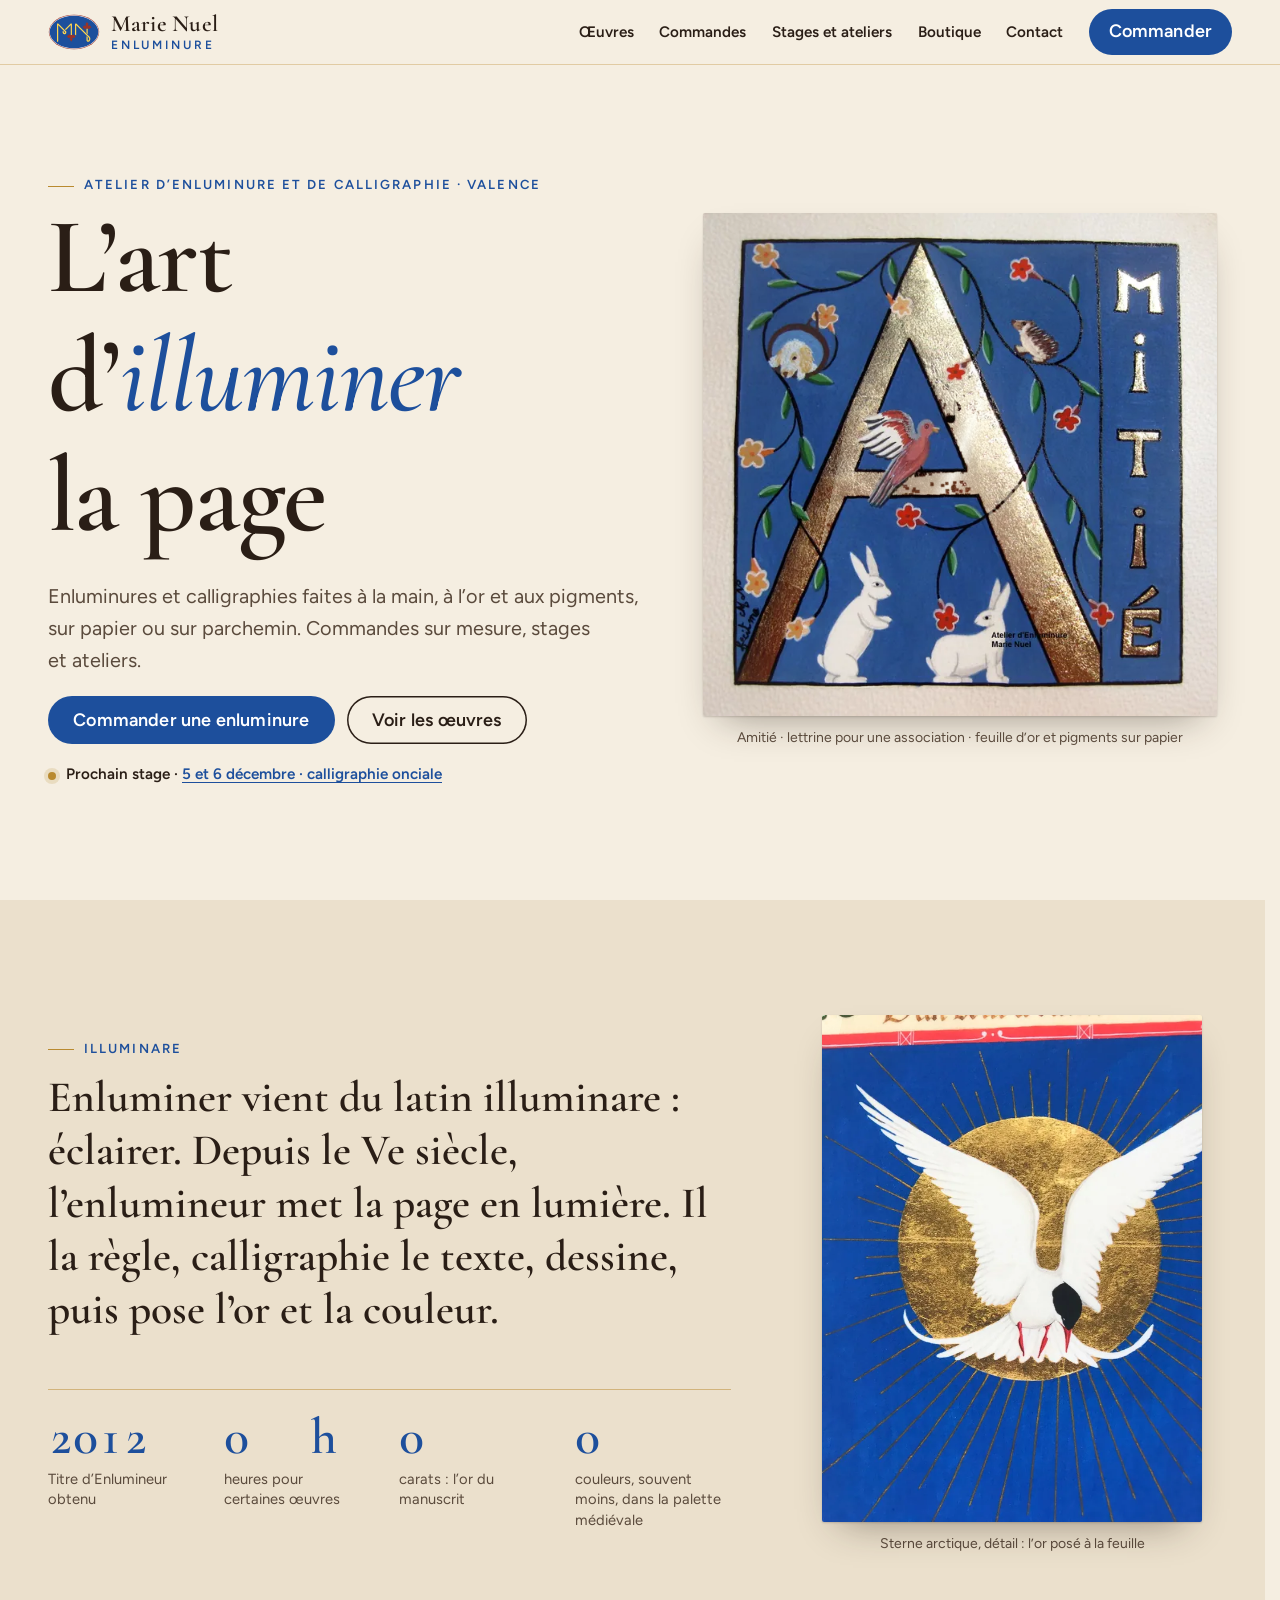
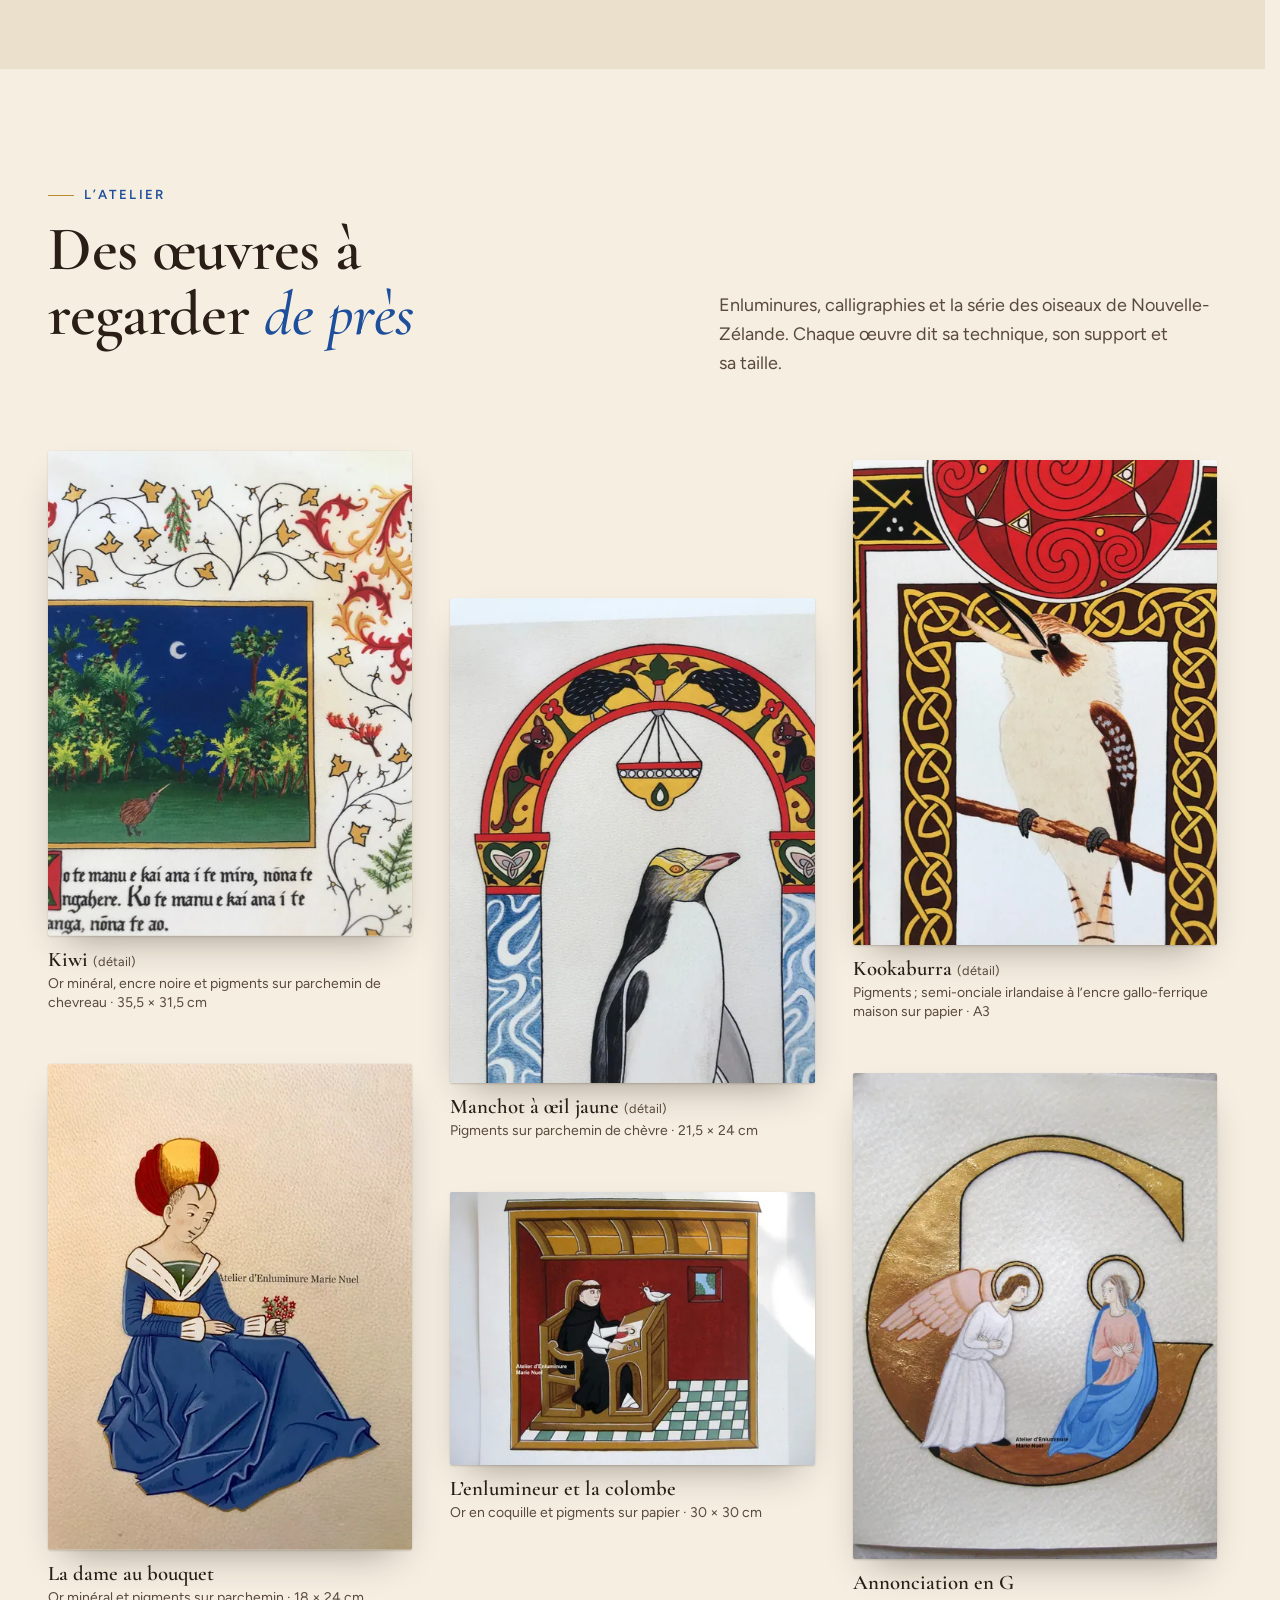
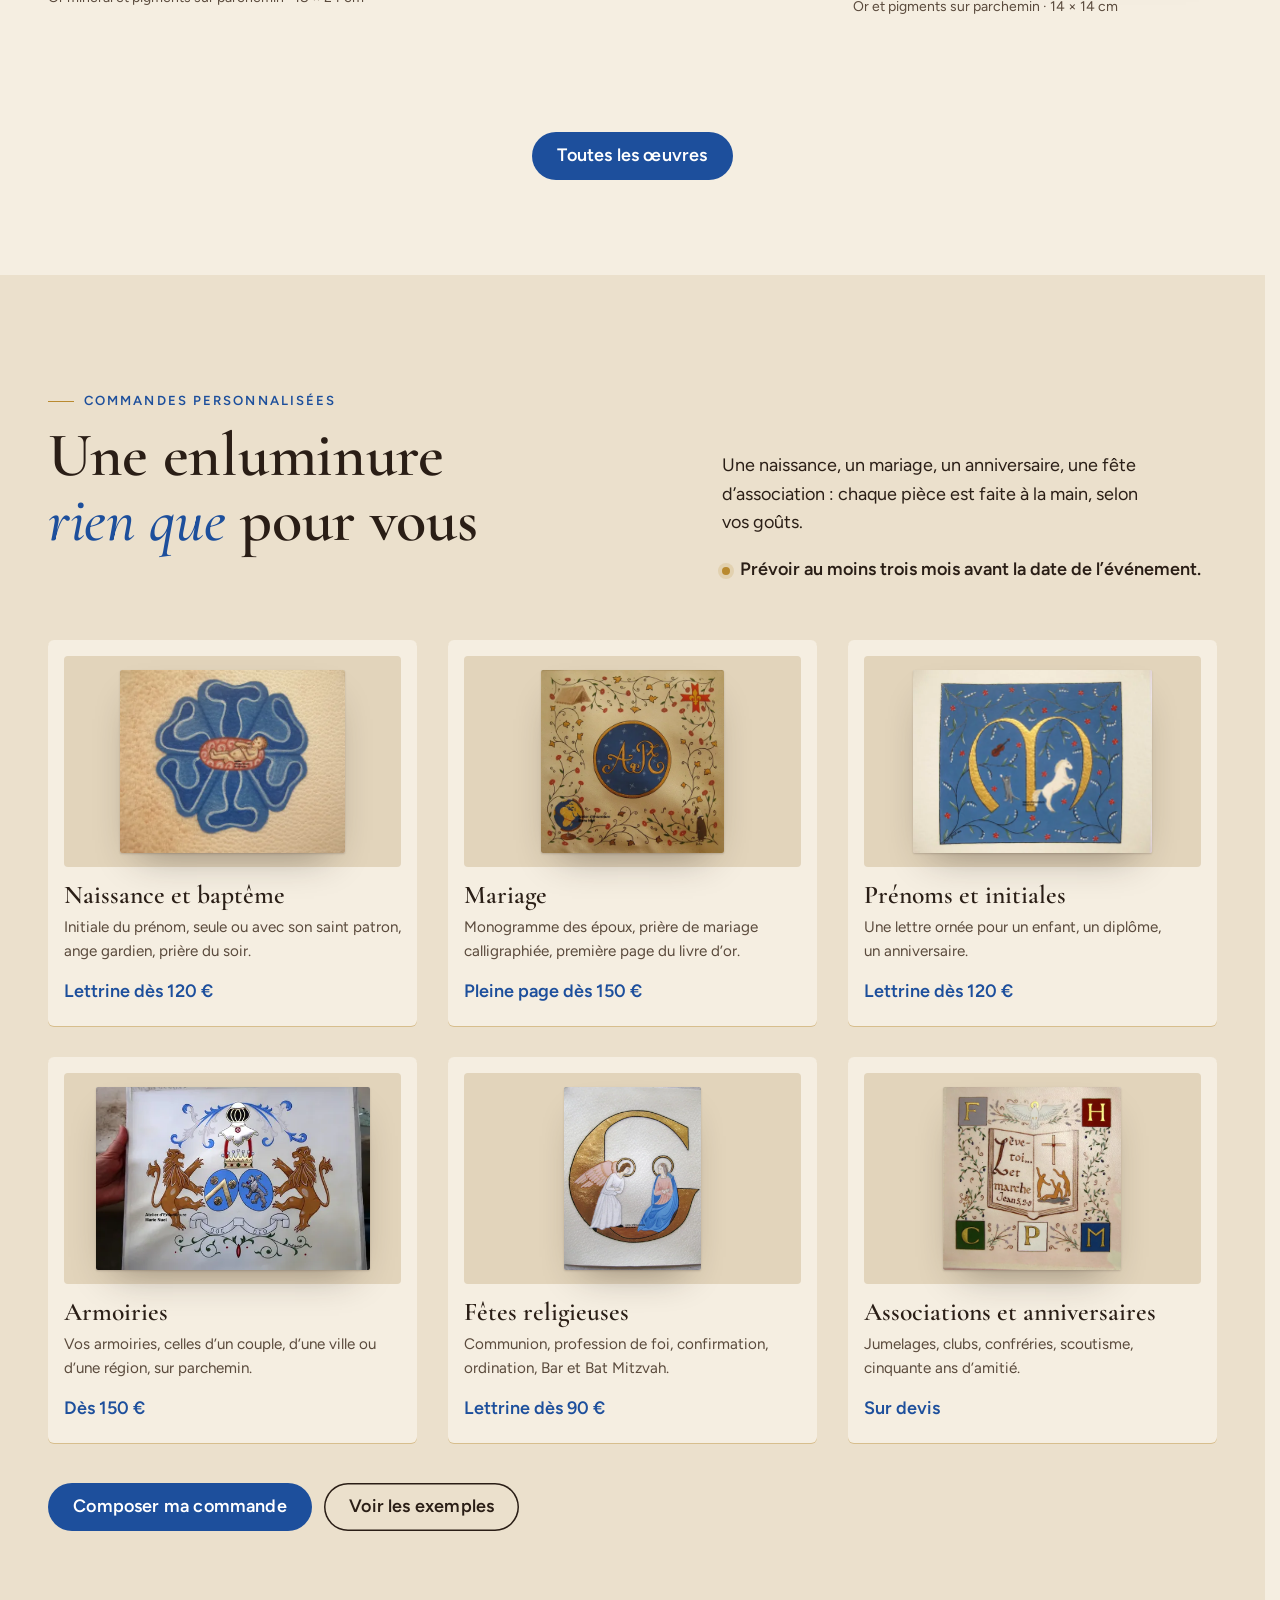
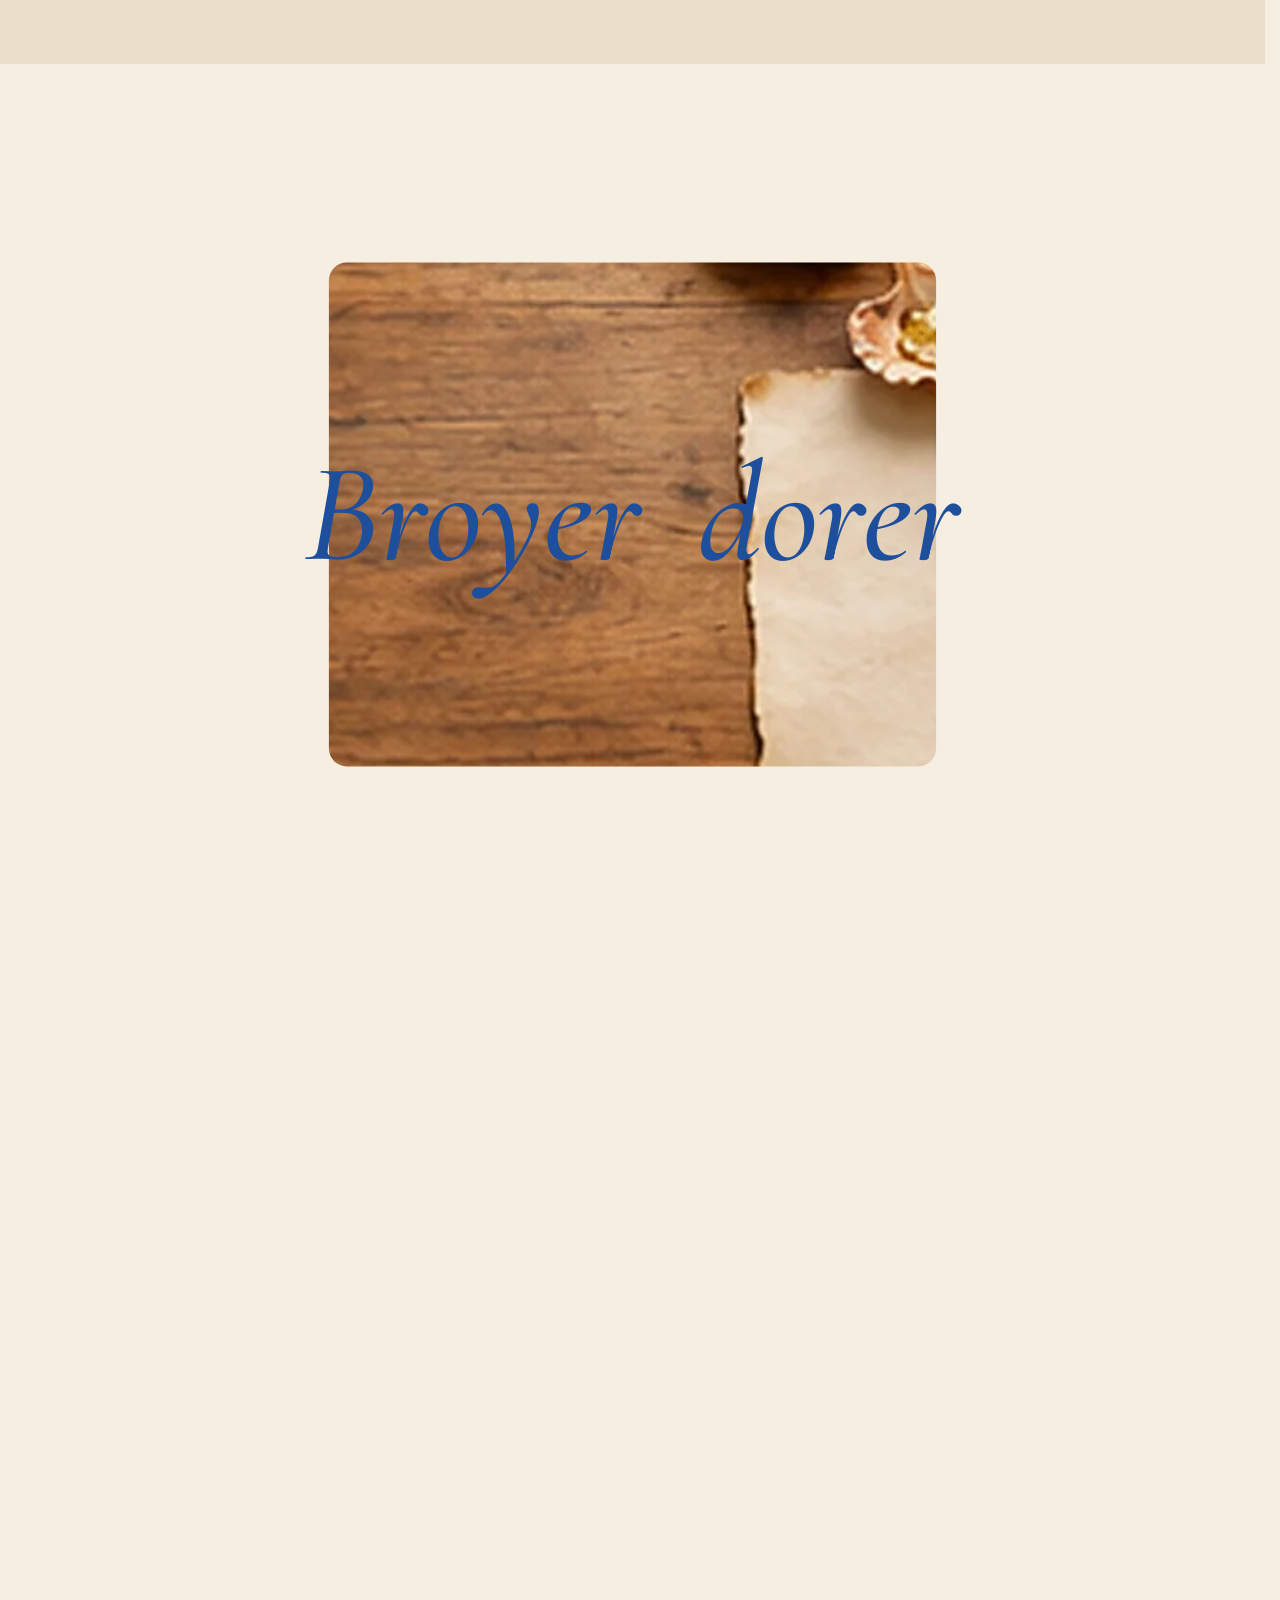
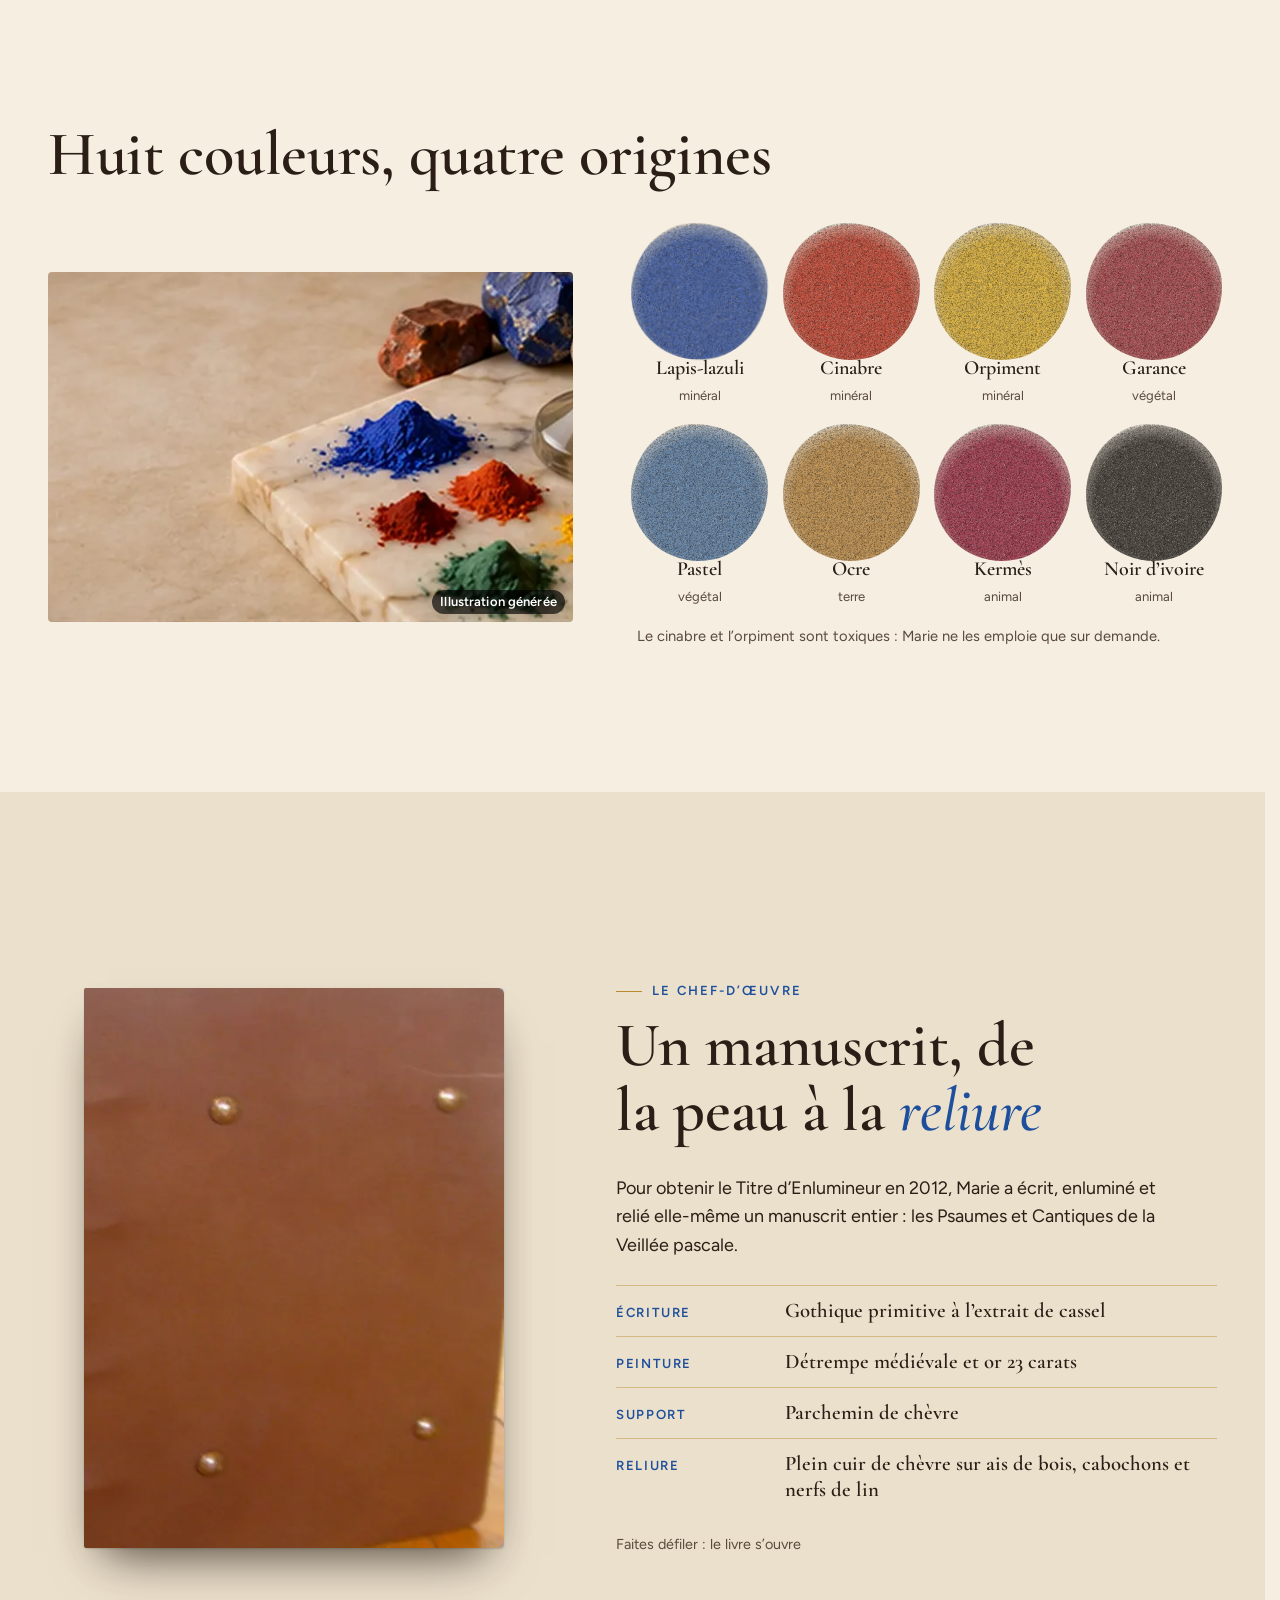
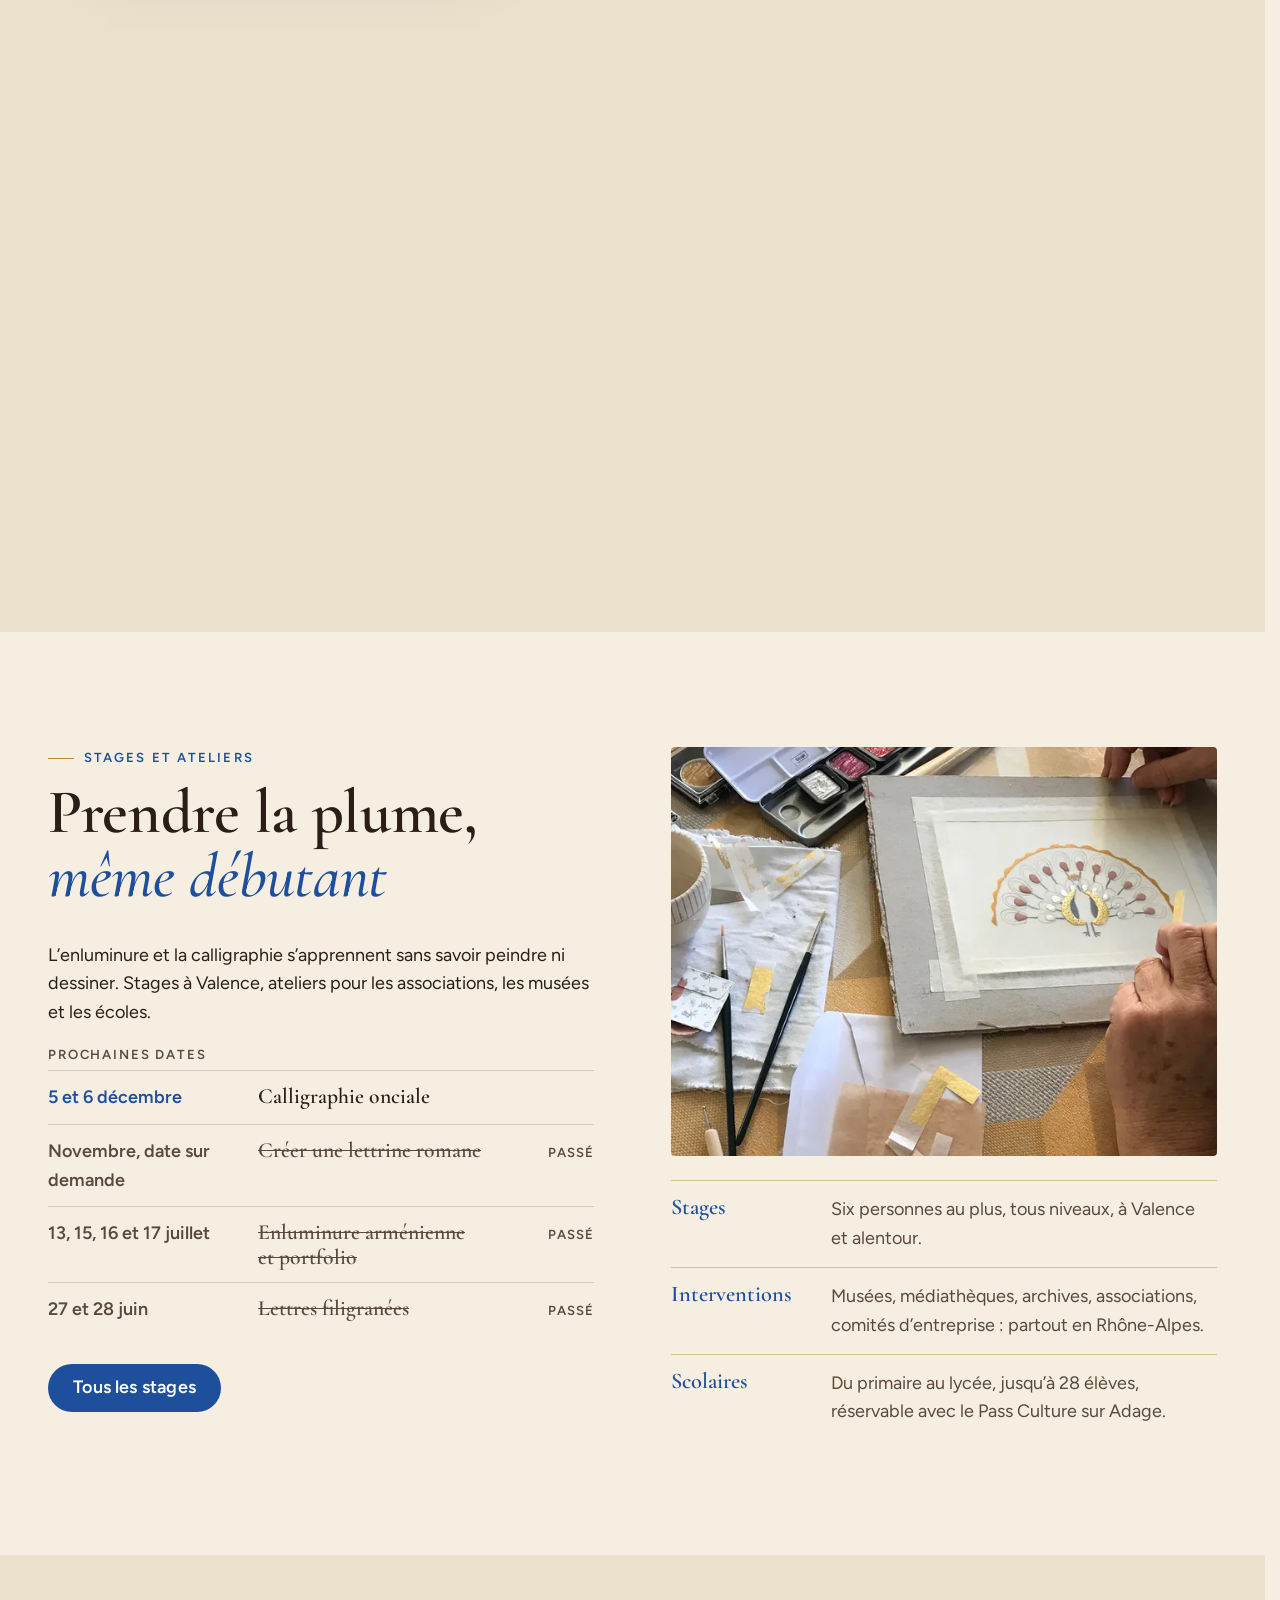
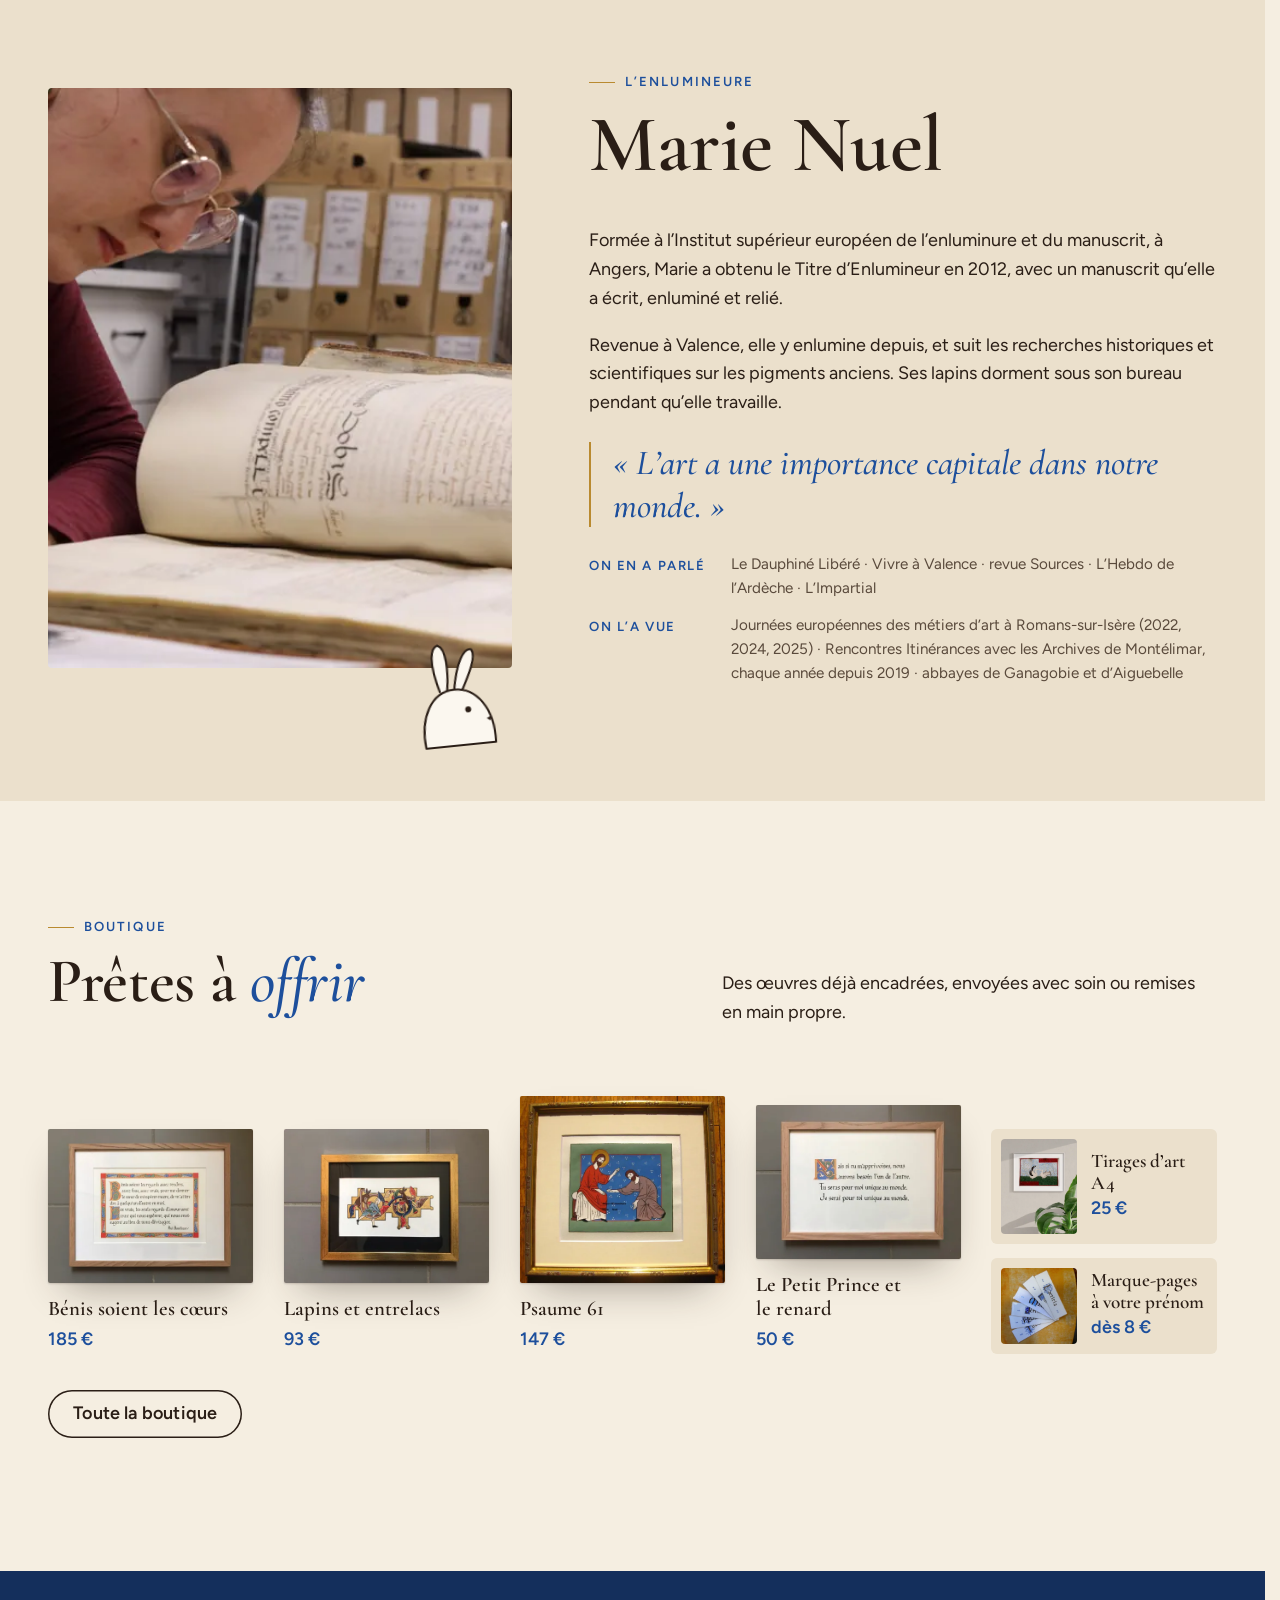
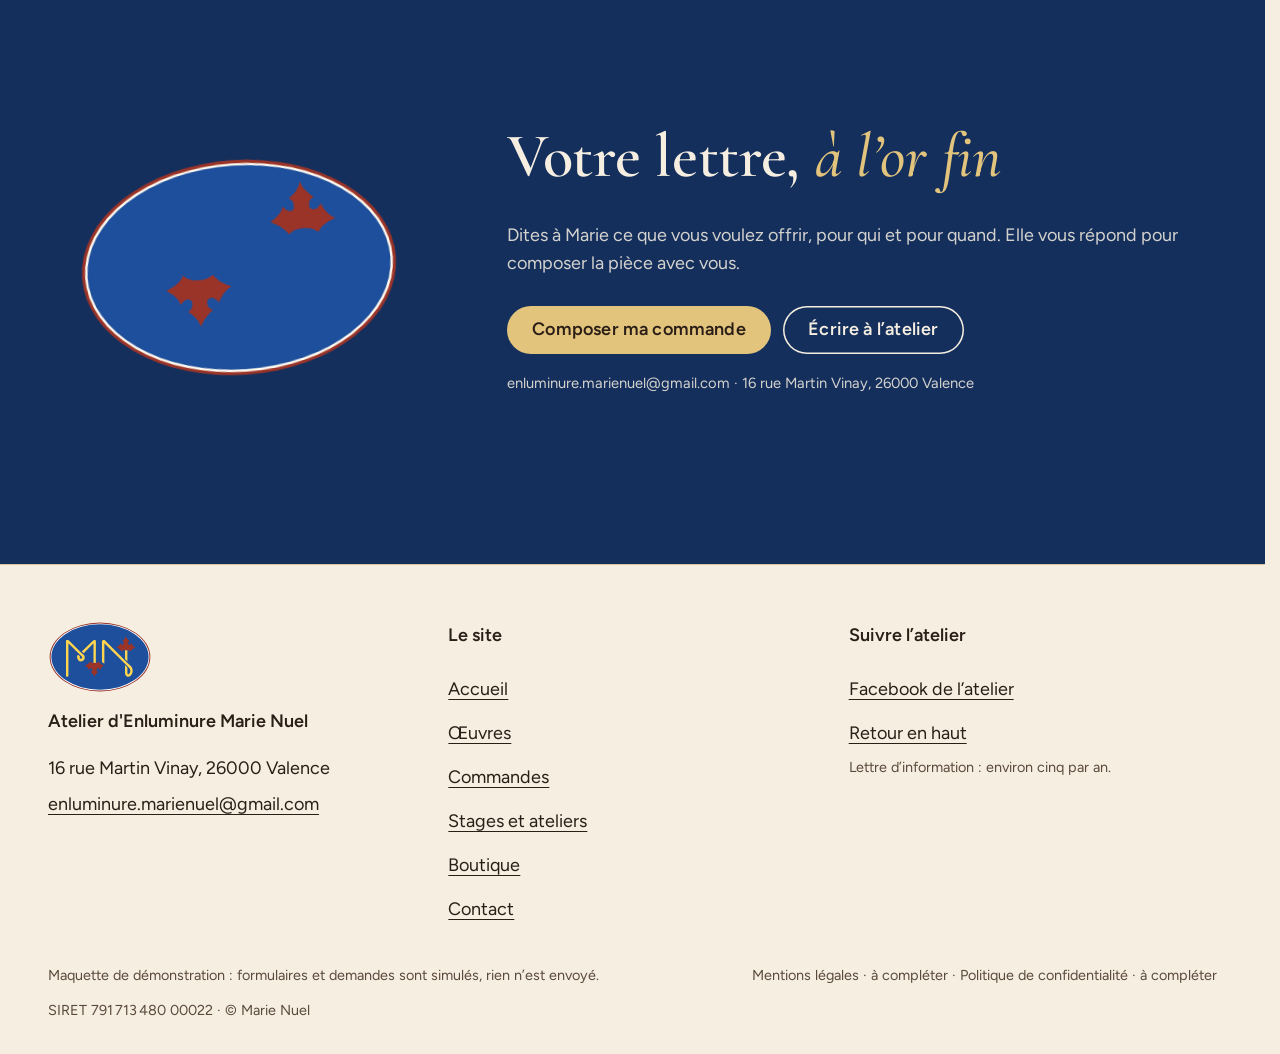
==== commit 114063cd: "Maquette v2 Co-Authored-By: Claude Opus 5.5 <noreply@anthropic.com>  Claude-Session: https://claude." ====
--- a/index.html
+++ b/index.html
@@ -1,5 +1,5 @@
 <!doctype html>
-<html lang="fr" data-v="1" data-curseur>
+<html lang="fr" data-v="2" data-curseur>
 <head>
 <meta charset="utf-8">
 <meta name="viewport" content="width=device-width, initial-scale=1, viewport-fit=cover">
@@ -35,14 +35,14 @@
 })();</script>
 <link rel="preload" href="/assets/fonts/cormorant-garamond-latin-600-normal.woff2" as="font" type="font/woff2" crossorigin>
 <link rel="preload" href="/assets/fonts/figtree-latin-400-normal.woff2" as="font" type="font/woff2" crossorigin>
-<link rel="stylesheet" href="/assets/css/socle.css?v=1">
-<link rel="stylesheet" href="/assets/css/site.css?v=1">
-<link rel="modulepreload" href="/assets/js/site.js?v=1">
-<link rel="modulepreload" href="/assets/js/socle/index.js?v=1">
+<link rel="stylesheet" href="/assets/css/socle.css?v=2">
+<link rel="stylesheet" href="/assets/css/site.css?v=2">
+<link rel="modulepreload" href="/assets/js/site.js?v=2">
+<link rel="modulepreload" href="/assets/js/socle/index.js?v=2">
 <script src="/assets/vendor/gsap.min.js" defer></script>
 <script src="/assets/vendor/ScrollTrigger.min.js" defer></script>
 <script src="/assets/vendor/SplitText.min.js" defer></script>
-<script type="module" src="/assets/js/site.js?v=1"></script>
+<script type="module" src="/assets/js/site.js?v=2"></script>
 <meta name="theme-color" content="#f5eee1">
 <link rel="icon" href="/assets/images/favicon.svg" type="image/svg+xml">
 <link rel="apple-touch-icon" href="/assets/images/apple-touch-icon.png">
@@ -118,7 +118,7 @@
   <svg class="heros-reglure" viewBox="0 0 1440 900" preserveAspectRatio="none" aria-hidden="true" data-fx="trace"><path data-fx-trait d="M0 150 H1440" /><path data-fx-trait d="M0 760 H1440" /><path data-fx-trait d="M96 0 V900" /></svg>
   <div class="heros-texte">
     <p class="surtitre" data-anime="gsap">Atelier d’enluminure et de calligraphie · Valence</p>
-    <h1 class="heros-titre" data-anime="gsap"><span class="ligne-masque"><span class="heros-ligne">L’art</span></span><span class="ligne-masque"><span class="heros-ligne">d’<em>illuminer</em></span></span><span class="ligne-masque"><span class="heros-ligne">la page</span></span></h1>
+    <h1 class="heros-titre" data-anime="gsap" data-grille="typo"><span class="ligne-masque"><span class="heros-ligne">L’art</span></span><span class="ligne-masque"><span class="heros-ligne">d’<em>illuminer</em></span></span><span class="ligne-masque"><span class="heros-ligne">la page</span></span></h1>
     <p class="heros-chapo masque-ecran-tres-bas" data-anime="gsap">Enluminures et calligraphies faites à la main, à l’or et aux pigments, sur papier ou sur parchemin. Commandes sur mesure, stages et ateliers.</p>
     <p class="heros-actions" data-anime="gsap">
       <a href="/commandes#composer" class="bouton" data-libelle="Commandes" data-action-principale data-survol="magnetique">Commander une enluminure</a>
@@ -127,7 +127,7 @@
     <p class="heros-info" data-anime="gsap" data-info-cle data-prochain><span class="pastille"></span>Prochain stage · <a href="/stages#agenda" data-libelle="Stages et ateliers">5 et 6 décembre · calligraphie onciale</a></p>
   </div>
   <div class="heros-oeuvre" data-iris-centre>
-    <div class="or-cadre" data-effet="or-vivant" data-souris data-grille="manipuler">
+    <div class="or-cadre" data-effet="or-vivant" data-souris data-grille="manipuler fil">
       <figure class="media " style="--cadrage:50% 50%;aspect-ratio:1908 / 1866">
   <picture>
     <img src="/assets/images/heros-amitie-1600.webp" srcset="/assets/images/heros-amitie-640.webp 640w, /assets/images/heros-amitie-1000.webp 1000w, /assets/images/heros-amitie-1600.webp 1600w" sizes="(max-width: 760px) 86vw, 44vw" alt="Amitié · lettrine pour une association · feuille d’or et pigments sur papier" width="1600" height="1565" fetchpriority="high" loading="eager" decoding="async">
@@ -182,12 +182,7 @@
     <img src="/assets/images/o-dame-1200.webp" srcset="/assets/images/o-dame-480.webp 480w, /assets/images/o-dame-800.webp 800w, /assets/images/o-dame-1200.webp 1200w" sizes="(max-width: 760px) 46vw, 30vw" alt="La dame au bouquet" width="1200" height="1600" loading="lazy" decoding="async">
   </picture>
 </figure></div>
-    <span class="cartel"><span class="cartel-titre">La dame au bouquet</span><span class="cartel-ligne">Or minéral et pigments sur parchemin · 18 × 24 cm</span></span></a><a class="oeuvre-carte" href="/oeuvres#o-francois" data-libelle="Œuvres" data-survol="incline" data-survol-force="4"><div class="oeuvre-pose " style="--r:1500 / 2000"><figure class="media " style="--cadrage:50% 50%;aspect-ratio:1500 / 2000">
-  <picture>
-    <img src="/assets/images/o-francois-1200.webp" srcset="/assets/images/o-francois-480.webp 480w, /assets/images/o-francois-800.webp 800w, /assets/images/o-francois-1200.webp 1200w" sizes="(max-width: 760px) 46vw, 30vw" alt="Saint François et les trois chats" width="1200" height="1600" loading="lazy" decoding="async">
-  </picture>
-</figure></div>
-    <span class="cartel"><span class="cartel-titre">Saint François et les trois chats</span><span class="cartel-ligne">Pigments et or minéral sur papier · 18 × 24 cm</span></span></a></div><div class="mur-col" data-effet="colonnes" data-vitesse="-0.05"><a class="oeuvre-carte" href="/oeuvres#o-manchot" data-libelle="Œuvres" data-survol="incline" data-survol-force="4"><div class="oeuvre-pose " style="--r:1500 / 2000"><figure class="media " style="--cadrage:50% 50%;aspect-ratio:1500 / 2000">
+    <span class="cartel"><span class="cartel-titre">La dame au bouquet</span><span class="cartel-ligne">Or minéral et pigments sur parchemin · 18 × 24 cm</span></span></a></div><div class="mur-col" data-effet="colonnes" data-vitesse="-0.05"><a class="oeuvre-carte" href="/oeuvres#o-manchot" data-libelle="Œuvres" data-survol="incline" data-survol-force="4"><div class="oeuvre-pose " style="--r:1500 / 2000"><figure class="media " style="--cadrage:50% 50%;aspect-ratio:1500 / 2000">
   <picture>
     <img src="/assets/images/o-manchot-1200.webp" srcset="/assets/images/o-manchot-480.webp 480w, /assets/images/o-manchot-800.webp 800w, /assets/images/o-manchot-1200.webp 1200w" sizes="(max-width: 760px) 46vw, 30vw" alt="Manchot à œil jaune, détail" width="1200" height="1600" loading="lazy" decoding="async">
   </picture>
@@ -197,12 +192,7 @@
     <img src="/assets/images/o-enlumineur-1200.webp" srcset="/assets/images/o-enlumineur-480.webp 480w, /assets/images/o-enlumineur-800.webp 800w, /assets/images/o-enlumineur-1200.webp 1200w" sizes="(max-width: 760px) 46vw, 30vw" alt="L’enlumineur et la colombe" width="1200" height="900" loading="lazy" decoding="async">
   </picture>
 </figure></div>
-    <span class="cartel"><span class="cartel-titre">L’enlumineur et la colombe</span><span class="cartel-ligne">Or en coquille et pigments sur papier · 30 × 30 cm</span></span></a><a class="oeuvre-carte" href="/oeuvres#o-beatus" data-libelle="Œuvres" data-survol="incline" data-survol-force="4"><div class="oeuvre-pose " style="--r:1500 / 2000"><figure class="media " style="--cadrage:50% 50%;aspect-ratio:1500 / 2000">
-  <picture>
-    <img src="/assets/images/o-beatus-1200.webp" srcset="/assets/images/o-beatus-480.webp 480w, /assets/images/o-beatus-800.webp 800w, /assets/images/o-beatus-1200.webp 1200w" sizes="(max-width: 760px) 46vw, 30vw" alt="Beatus, détail" width="1200" height="1600" loading="lazy" decoding="async">
-  </picture>
-</figure></div>
-    <span class="cartel"><span class="cartel-titre">Beatus <span class="cartel-detail">(détail)</span></span><span class="cartel-ligne">Pigments et or sur papier</span></span></a></div><div class="mur-col" data-effet="colonnes" data-vitesse="0.1"><a class="oeuvre-carte" href="/oeuvres#o-kookaburra" data-libelle="Œuvres" data-survol="incline" data-survol-force="4"><div class="oeuvre-pose " style="--r:1500 / 2000"><figure class="media " style="--cadrage:50% 50%;aspect-ratio:1500 / 2000">
+    <span class="cartel"><span class="cartel-titre">L’enlumineur et la colombe</span><span class="cartel-ligne">Or en coquille et pigments sur papier · 30 × 30 cm</span></span></a></div><div class="mur-col" data-effet="colonnes" data-vitesse="0.1"><a class="oeuvre-carte" href="/oeuvres#o-kookaburra" data-libelle="Œuvres" data-survol="incline" data-survol-force="4"><div class="oeuvre-pose " style="--r:1500 / 2000"><figure class="media " style="--cadrage:50% 50%;aspect-ratio:1500 / 2000">
   <picture>
     <img src="/assets/images/o-kookaburra-1200.webp" srcset="/assets/images/o-kookaburra-480.webp 480w, /assets/images/o-kookaburra-800.webp 800w, /assets/images/o-kookaburra-1200.webp 1200w" sizes="(max-width: 760px) 46vw, 30vw" alt="Kookaburra, détail" width="1200" height="1600" loading="lazy" decoding="async">
   </picture>
@@ -212,12 +202,7 @@
     <img src="/assets/images/o-annonciation-1200.webp" srcset="/assets/images/o-annonciation-480.webp 480w, /assets/images/o-annonciation-800.webp 800w, /assets/images/o-annonciation-1200.webp 1200w" sizes="(max-width: 760px) 46vw, 30vw" alt="Annonciation en G" width="1200" height="1600" loading="lazy" decoding="async">
   </picture>
 </figure></div>
-    <span class="cartel"><span class="cartel-titre">Annonciation en G</span><span class="cartel-ligne">Or et pigments sur parchemin · 14 × 14 cm</span></span></a><a class="oeuvre-carte" href="/oeuvres#o-bakhita" data-libelle="Œuvres" data-survol="incline" data-survol-force="4"><div class="oeuvre-pose " style="--r:2000 / 1500"><figure class="media " style="--cadrage:50% 50%;aspect-ratio:2000 / 1500">
-  <picture>
-    <img src="/assets/images/o-bakhita-1200.webp" srcset="/assets/images/o-bakhita-480.webp 480w, /assets/images/o-bakhita-800.webp 800w, /assets/images/o-bakhita-1200.webp 1200w" sizes="(max-width: 760px) 46vw, 30vw" alt="Bakhita, détail" width="1200" height="900" loading="lazy" decoding="async">
-  </picture>
-</figure></div>
-    <span class="cartel"><span class="cartel-titre">Bakhita <span class="cartel-detail">(détail)</span></span><span class="cartel-ligne">Pigments sur vélin foncé</span></span></a></div>
+    <span class="cartel"><span class="cartel-titre">Annonciation en G</span><span class="cartel-ligne">Or et pigments sur parchemin · 14 × 14 cm</span></span></a></div>
   </div>
   <p class="conteneur mur-action" data-anime><a href="/oeuvres" class="bouton" data-libelle="Œuvres" data-survol="magnetique">Toutes les œuvres</a></p>
 </section>
@@ -296,7 +281,7 @@
     </p>
   </div>
 </section>
-<section class="metier" id="metier" data-fx="plein-ecran" style="--fx-longueur:190svh" data-fx-depart="inset(22% 26% 22% 26% round 18px)">
+<section class="metier" id="metier" data-fx="plein-ecran" style="--fx-longueur:170svh" data-fx-depart="inset(22% 26% 22% 26% round 18px)">
   <div data-collant>
     <figure class="media metier-media" data-grok style="--cadrage:50% 50%">
   <picture><source media="(max-width: 760px) and (orientation: portrait)" srcset="/assets/images/grok/accueil-ouverture-mobile-640.webp 640w, /assets/images/grok/accueil-ouverture-mobile-1080.webp 1080w" sizes="100vw">
@@ -313,10 +298,19 @@
 <section class="pigments" id="pigments">
   <div class="conteneur">
     <h2 class="pigments-titre" data-anime="lignes">Huit couleurs, quatre origines</h2>
+    <div class="pigments-grille">
+    <figure class="media pigments-photo" data-grok data-fx="parallaxe" data-fx-force="8" style="--cadrage:62% 60%;aspect-ratio:3 / 2">
+  <picture><source media="(max-width: 760px) and (orientation: portrait)" srcset="/assets/images/grok/pigments-mobile-640.webp 640w, /assets/images/grok/pigments-mobile-1080.webp 1080w" sizes="(max-width: 900px) 100vw, 46vw">
+    <img src="/assets/images/grok/pigments-1280.webp" srcset="/assets/images/grok/pigments-640.webp 640w, /assets/images/grok/pigments-1280.webp 1280w, /assets/images/grok/pigments-1920.webp 1920w" sizes="(max-width: 900px) 100vw, 46vw" alt="Pigments en poudre sur une plaque de marbre : lapis-lazuli, cinabre, orpiment, malachite" width="1280" height="853" loading="lazy" decoding="async">
+  </picture><figcaption class="mention-ia">Illustration générée</figcaption>
+</figure>
+    <div>
     <ul class="pigments-liste" data-visuel>
       <li class="pigment" style="--pig:#2a4fa8;--i:0"><span class="pigment-pastille" aria-hidden="true"><span class="pigment-poudre"></span><span class="pigment-aplat" data-effet="pigments"></span></span><span class="pigment-nom">Lapis-lazuli</span><span class="pigment-origine">minéral</span></li><li class="pigment" style="--pig:#c8321e;--i:1"><span class="pigment-pastille" aria-hidden="true"><span class="pigment-poudre"></span><span class="pigment-aplat" data-effet="pigments"></span></span><span class="pigment-nom">Cinabre</span><span class="pigment-origine">minéral</span></li><li class="pigment" style="--pig:#e7b425;--i:2"><span class="pigment-pastille" aria-hidden="true"><span class="pigment-poudre"></span><span class="pigment-aplat" data-effet="pigments"></span></span><span class="pigment-nom">Orpiment</span><span class="pigment-origine">minéral</span></li><li class="pigment" style="--pig:#a8343c;--i:3"><span class="pigment-pastille" aria-hidden="true"><span class="pigment-poudre"></span><span class="pigment-aplat" data-effet="pigments"></span></span><span class="pigment-nom">Garance</span><span class="pigment-origine">végétal</span></li><li class="pigment" style="--pig:#4f78a8;--i:4"><span class="pigment-pastille" aria-hidden="true"><span class="pigment-poudre"></span><span class="pigment-aplat" data-effet="pigments"></span></span><span class="pigment-nom">Pastel</span><span class="pigment-origine">végétal</span></li><li class="pigment" style="--pig:#c48a3a;--i:5"><span class="pigment-pastille" aria-hidden="true"><span class="pigment-poudre"></span><span class="pigment-aplat" data-effet="pigments"></span></span><span class="pigment-nom">Ocre</span><span class="pigment-origine">terre</span></li><li class="pigment" style="--pig:#9e1f3d;--i:6"><span class="pigment-pastille" aria-hidden="true"><span class="pigment-poudre"></span><span class="pigment-aplat" data-effet="pigments"></span></span><span class="pigment-nom">Kermès</span><span class="pigment-origine">animal</span></li><li class="pigment" style="--pig:#2b2622;--i:7"><span class="pigment-pastille" aria-hidden="true"><span class="pigment-poudre"></span><span class="pigment-aplat" data-effet="pigments"></span></span><span class="pigment-nom">Noir d’ivoire</span><span class="pigment-origine">animal</span></li>
     </ul>
     <p class="pigments-note" data-anime>Le cinabre et l’orpiment sont toxiques : Marie ne les emploie que sur demande.</p>
+    </div>
+    </div>
   </div>
 </section>
 <section class="manuscrit" id="manuscrit" data-scene>
@@ -360,14 +354,14 @@
       <p data-anime>L’enluminure et la calligraphie s’apprennent sans savoir peindre ni dessiner. Stages à Valence, ateliers pour les associations, les musées et les écoles.</p>
       <h3 class="petit-titre" data-anime>Prochaines dates</h3>
       <ul class="agenda-court" data-anime="cascade">
-        <li class="agenda-ligne" data-debut="2026-12-05" data-fin="2026-12-06"><span class="agenda-date">5 et 6 décembre</span><span class="agenda-titre">Calligraphie onciale</span><span class="agenda-etat">Passé</span></li><li class="agenda-ligne" data-debut="2026-11-01" data-fin="2026-11-30"><span class="agenda-date">Novembre, date sur demande</span><span class="agenda-titre">Créer une lettrine romane</span><span class="agenda-etat">Passé</span></li><li class="agenda-ligne est-passe" data-debut="2026-07-13" data-fin="2026-07-17"><span class="agenda-date">13, 15, 16 et 17 juillet</span><span class="agenda-titre">Enluminure arménienne et portfolio</span><span class="agenda-etat">Passé</span></li><li class="agenda-ligne est-passe" data-debut="2026-06-27" data-fin="2026-06-28"><span class="agenda-date">27 et 28 juin</span><span class="agenda-titre">Lettres filigranées</span><span class="agenda-etat">Passé</span></li>
+        <li class="agenda-ligne" data-debut="2026-11-01" data-fin="2026-11-30"><span class="agenda-date">Novembre, date sur demande</span><span class="agenda-titre">Créer une lettrine romane</span><span class="agenda-etat">Passé</span></li><li class="agenda-ligne" data-debut="2026-12-05" data-fin="2026-12-06"><span class="agenda-date">5 et 6 décembre</span><span class="agenda-titre">Calligraphie onciale</span><span class="agenda-etat">Passé</span></li><li class="agenda-ligne est-passe" data-debut="2026-07-13" data-fin="2026-07-17"><span class="agenda-date">13, 15, 16 et 17 juillet</span><span class="agenda-titre">Enluminure arménienne et portfolio</span><span class="agenda-etat">Passé</span></li><li class="agenda-ligne est-passe" data-debut="2026-06-27" data-fin="2026-06-28"><span class="agenda-date">27 et 28 juin</span><span class="agenda-titre">Lettres filigranées</span><span class="agenda-etat">Passé</span></li>
       </ul>
       <p data-anime><a href="/stages" class="bouton" data-libelle="Stages et ateliers" data-survol="magnetique">Tous les stages</a></p>
     </div>
     <div class="apprendre-visuels">
-      <figure class="media apprendre-grand" data-fx="parallaxe" style="--cadrage:50% 60%">
-  <picture>
-    <img src="/assets/images/atelier-groupe-1200.webp" srcset="/assets/images/atelier-groupe-480.webp 480w, /assets/images/atelier-groupe-800.webp 800w, /assets/images/atelier-groupe-1200.webp 1200w" sizes="(max-width: 760px) 100vw, 46vw" alt="Un groupe découvre l’enluminure autour d’une grande table" width="1200" height="900" loading="lazy" decoding="async">
+      <figure class="media apprendre-grand" data-fx="parallaxe" style="--cadrage:58% 55%">
+  <picture>
+    <img src="/assets/images/atelier-pinceau-1200.webp" srcset="/assets/images/atelier-pinceau-480.webp 480w, /assets/images/atelier-pinceau-800.webp 800w, /assets/images/atelier-pinceau-1200.webp 1200w" sizes="(max-width: 760px) 100vw, 46vw" alt="En atelier, un pinceau fin pose la couleur sur une enluminure" width="1200" height="900" loading="lazy" decoding="async">
   </picture>
 </figure>
       <ul class="formules" data-anime="cascade">
--- a/assets/css/site.css
+++ b/assets/css/site.css
@@ -141,7 +141,7 @@
 .reperes { list-style: none; margin: 0; padding: 0; display: grid; grid-template-columns: repeat(4, minmax(0, 1fr)); gap: 20px; border-top: 1px solid rgba(185, 138, 47, .5); padding-top: 22px; }
 .reperes li { display: grid; gap: 6px; align-content: start; }
 .reperes strong { font-family: var(--police-titres); font-size: clamp(2.2rem, 1.6rem + 2vw, 3.4rem); line-height: 1; color: var(--lapis); font-variant-numeric: tabular-nums; }
-.reperes span { font-size: .92rem; color: var(--texte-doux); line-height: 1.4; }
+.reperes li > span { font-size: .92rem; color: var(--texte-doux); line-height: 1.4; }
 .illuminare-or { margin: 0; justify-self: center; width: min(100%, 380px); }
 .illuminare-or .cartel { text-align: center; }
 @media (max-width: 900px) {
@@ -151,7 +151,7 @@
 }
 
 /* 3. Le mur des œuvres : trois colonnes qui glissent à des vitesses différentes. */
-.mur { padding-block: clamp(72px, 11vw, 150px) clamp(48px, 8vw, 110px); overflow: hidden; }
+.mur { padding-block: clamp(64px, 9vw, 120px) clamp(40px, 6vw, 80px); overflow: hidden; }
 .mur-tete { display: grid; grid-template-columns: minmax(0, 1fr) minmax(0, .8fr); gap: 24px 48px; align-items: end; margin-bottom: clamp(32px, 5vw, 64px); }
 .mur-texte { color: var(--texte-doux); margin: 0; }
 .mur-colonnes { display: grid; grid-template-columns: repeat(3, minmax(0, 1fr)); gap: clamp(16px, 3vw, 44px); padding-block: 40px; }
@@ -167,7 +167,7 @@
 }
 
 /* 4. Commander. */
-.commander { padding-block: clamp(72px, 11vw, 150px); background: var(--velin); }
+.commander { padding-block: clamp(64px, 9vw, 120px); background: var(--velin); }
 .commander-tete { display: grid; grid-template-columns: minmax(0, 1fr) minmax(0, .8fr); gap: 24px 56px; align-items: end; margin-bottom: clamp(32px, 5vw, 56px); }
 .delai { font-weight: 600; margin: 0; }
 .occasions { list-style: none; margin: 0 0 40px; padding: 0; display: grid; grid-template-columns: repeat(3, minmax(0, 1fr)); gap: clamp(16px, 2.4vw, 32px); }
@@ -247,7 +247,7 @@
 .fiche dd { margin: 0; font-family: var(--police-titres); font-size: 1.3rem; line-height: 1.25; }
 .indice { font-size: .9rem; color: var(--texte-doux); margin: 0; }
 @media (min-width: 900px) {
-  html.js:not(.secours) .manuscrit { height: 185vh; height: 185svh; }
+  html.js:not(.secours) .manuscrit { height: 160vh; height: 160svh; }
   html.js:not(.secours) .manuscrit-cadre { position: sticky; top: 0; height: 100vh; height: 100svh; display: grid; align-items: center; padding-block: calc(var(--entete-h) + 12px) 24px; }
 }
 @media (max-width: 899px) {
@@ -258,7 +258,7 @@
 @media (max-height: 820px) and (min-width: 900px) { .fiche div { padding: 8px 0; } .fiche dd { font-size: 1.15rem; } }
 
 /* 8. Apprendre. */
-.apprendre { padding-block: clamp(72px, 11vw, 150px); }
+.apprendre { padding-block: clamp(64px, 9vw, 120px); }
 .apprendre-grille { display: grid; grid-template-columns: minmax(0, 1fr) minmax(0, 1fr); gap: clamp(32px, 6vw, 96px); align-items: start; }
 .agenda-court { list-style: none; margin: 0 0 28px; padding: 0; }
 .agenda-ligne { display: grid; grid-template-columns: 11em minmax(0, 1fr) auto; gap: 12px; align-items: baseline; padding: 12px 0; border-top: 1px solid var(--ligne); }
@@ -279,7 +279,7 @@
 @media (max-width: 520px) { .agenda-ligne { grid-template-columns: minmax(0, 1fr) auto; } .agenda-titre { grid-column: 1 / -1; grid-row: 2; } .formules li { grid-template-columns: minmax(0, 1fr); gap: 4px; } }
 
 /* 9. Marie. */
-.marie { padding-block: clamp(72px, 11vw, 150px); background: var(--velin); }
+.marie { padding-block: clamp(64px, 9vw, 120px); background: var(--velin); }
 .marie-grille { display: grid; grid-template-columns: minmax(0, .85fr) minmax(0, 1.15fr); gap: clamp(32px, 6vw, 96px); align-items: center; }
 .marie-photo { position: relative; }
 .lapin { position: absolute; right: -14px; bottom: -6px; width: clamp(92px, 11vw, 140px); height: auto; z-index: 2; overflow: visible; }
@@ -297,7 +297,7 @@
 @media (max-width: 520px) { .echos div { grid-template-columns: minmax(0, 1fr); gap: 2px; } }
 
 /* 10. Offrir. */
-.offrir { padding-block: clamp(72px, 11vw, 150px); }
+.offrir { padding-block: clamp(64px, 9vw, 120px); }
 .offrir-tete { display: grid; grid-template-columns: minmax(0, 1fr) minmax(0, .8fr); gap: 24px 56px; align-items: end; margin-bottom: clamp(28px, 4vw, 52px); }
 .offrir-liste { list-style: none; margin: 0 0 36px; padding: 0; display: grid; grid-template-columns: repeat(4, minmax(0, 1fr)) minmax(0, 1.1fr); gap: clamp(16px, 2.4vw, 32px); align-items: end; }
 .produit { display: grid; gap: 4px; text-decoration: none; color: inherit; }
@@ -338,8 +338,16 @@
 
 /* Lettrine d'or des ouvertures : lettre lapis sur un carré de feuille d'or, reflet au défilement. */
 .lettrine-or { position: relative; display: inline-grid; place-items: center; width: clamp(64px, 7vw, 96px); aspect-ratio: 1; margin-bottom: 18px; overflow: hidden;
-  background: linear-gradient(135deg, #a8792a, #e9cd84 38%, #c9993e 62%, #f0dca0 80%, #a8792a); box-shadow: inset 0 0 0 2px rgba(42, 30, 22, .55), inset 0 0 0 5px rgba(255, 240, 200, .35); border-radius: 2px; }
-.lettrine-or > span { position: relative; z-index: 1; font-family: var(--police-titres); font-weight: 600; font-size: clamp(3rem, 5vw, 4.6rem); line-height: 1; color: var(--lapis); text-shadow: 0 1px 0 rgba(255, 245, 210, .6); }
+  background: linear-gradient(rgba(240, 219, 158, .34), rgba(240, 219, 158, .34)), #c9993e url('/assets/images/grok/texture-or-480.webp') center / cover; box-shadow: inset 0 0 0 2px rgba(42, 30, 22, .55), inset 0 0 0 5px rgba(255, 240, 200, .35); border-radius: 2px; }
+.lettrine-or > span { position: relative; z-index: 1; font-family: var(--police-titres); font-weight: 600; font-size: clamp(3rem, 5vw, 4.6rem); line-height: 1; color: var(--lapis-nuit); text-shadow: 0 1px 0 rgba(255, 245, 210, .6); }
+/* Lettrine posée à l'arrivée : l'assiette (bol rouge) d'abord, la feuille d'or par-dessus, puis la lettre peinte. */
+.lettrine-or::before { content: ""; position: absolute; inset: 0; z-index: 0; background: #8f4329 radial-gradient(circle at 30% 28%, rgba(255, 196, 150, .22), transparent 62%);
+  box-shadow: inset 0 0 0 2px rgba(42, 30, 22, .55); clip-path: inset(0 0 0 100%); }
+.lettrine-or.a-poser::before { clip-path: inset(0 0 0 calc(var(--pose, 0) * 100%)); }
+.lettrine-or.a-poser > span { clip-path: inset(0 0 100% 0); }
+/* « illuminer » : la lumière de l'or passe sur le mot à l'arrivée et au survol. */
+.heros-titre em.illumine { background: linear-gradient(100deg, var(--lapis) 0 38%, #b98a2f 45%, #e8c568 50%, #b98a2f 55%, var(--lapis) 62% 100%) var(--lumiere, 100%) 0 / 300% 100% no-repeat;
+  -webkit-background-clip: text; background-clip: text; -webkit-text-fill-color: transparent; padding-inline: .08em; margin-inline: -.08em; }
 .lettrine-or::after { content: ""; position: absolute; top: -30%; left: 0; width: 50%; height: 160%; background: linear-gradient(100deg, transparent, rgba(255, 252, 235, .8) 50%, transparent);
   transform: translate3d(var(--eclat, -140%), 0, 0) skewX(-14deg); }
 
@@ -382,7 +390,7 @@
 .filtre[aria-pressed="true"] { background: var(--lapis); border-color: var(--lapis); color: #fff; }
 .filtre[aria-pressed="true"] span { color: rgba(255, 255, 255, .8); }
 .filtres-compte { font-size: .9rem; color: var(--texte-doux); margin-bottom: 28px; }
-.grille-oeuvres { list-style: none; margin: 0; padding: 0; display: grid; grid-template-columns: repeat(auto-fill, minmax(220px, 1fr)); gap: clamp(28px, 3.4vw, 48px) clamp(16px, 2.4vw, 32px); align-items: end; }
+.grille-oeuvres { list-style: none; margin: 0; padding: 0; display: grid; grid-template-columns: repeat(auto-fill, minmax(260px, 1fr)); gap: clamp(36px, 4vw, 64px) clamp(20px, 3vw, 44px); align-items: end; }
 .grille-item { transition: opacity .35s var(--courbe); }
 @media (max-width: 520px) { .grille-oeuvres { grid-template-columns: repeat(2, minmax(0, 1fr)); } }
 .grille-item.masque { display: none; }
@@ -497,8 +505,8 @@
 .aide { margin: 0; font-size: .88rem; color: var(--texte-doux); }
 .recap { position: sticky; top: calc(var(--entete-h) + 20px); padding: clamp(20px, 2.6vw, 32px); background: var(--velin); border-radius: 8px; }
 .recap-feuille { position: relative; display: grid; grid-template-columns: 74px minmax(0, 1fr); gap: 4px 16px; align-items: center; padding: 18px; margin-bottom: 18px; background: #fbf7ee; border-radius: 3px; box-shadow: var(--ombre-oeuvre); }
-.recap-lettrine { grid-row: span 2; display: grid; place-items: center; width: 74px; aspect-ratio: 1; font-family: var(--police-titres); font-size: 3.4rem; line-height: 1; color: var(--lapis);
-  background: linear-gradient(135deg, #a8792a, #e9cd84 38%, #c9993e 62%, #f0dca0 80%, #a8792a); box-shadow: inset 0 0 0 2px rgba(42, 30, 22, .5); transition: background .3s; }
+.recap-lettrine { grid-row: span 2; display: grid; place-items: center; width: 74px; aspect-ratio: 1; font-family: var(--police-titres); font-size: 3.4rem; line-height: 1; color: var(--lapis-nuit);
+  background: linear-gradient(rgba(240, 219, 158, .34), rgba(240, 219, 158, .34)), #c9993e url('/assets/images/grok/texture-or-480.webp') center / cover; box-shadow: inset 0 0 0 2px rgba(42, 30, 22, .5); transition: background .3s; }
 .recap-feuille[data-or="sans"] .recap-lettrine { background: #f3eadb; }
 .recap-feuille[data-support="parchemin"] { background: #efe2c7; }
 .recap-occasion { margin: 0 0 4px; font-family: var(--police-titres); font-size: 1.5rem; line-height: 1.25; }
@@ -521,7 +529,7 @@
 .religions-liste dd { margin: 0; color: var(--texte-doux); }
 @media (max-width: 760px) { .religions-grille, .religions-liste { grid-template-columns: minmax(0, 1fr); } .religions-image { width: min(70%, 260px); } }
 .exemples { padding-block: clamp(64px, 9vw, 120px); background: var(--velin); }
-.exemples-grille { list-style: none; margin: 28px 0 0; padding: 0; display: grid; grid-template-columns: repeat(auto-fill, minmax(180px, 1fr)); gap: 28px clamp(16px, 2vw, 28px); align-items: end; }
+.exemples-grille { list-style: none; margin: 28px 0 0; padding: 0; display: grid; grid-template-columns: repeat(auto-fill, minmax(230px, 1fr)); gap: 36px clamp(20px, 2.6vw, 36px); align-items: end; }
 @media (max-width: 520px) { .exemples-grille { grid-template-columns: repeat(2, minmax(0, 1fr)); } }
 .questions { padding-block: clamp(64px, 9vw, 120px); }
 .questions-grille { display: grid; grid-template-columns: minmax(0, .8fr) minmax(0, 1.2fr); gap: clamp(24px, 5vw, 72px); }
@@ -715,3 +723,39 @@
 html:not(.js) .ouv--date { padding-top: 20px; }
 html:not(.js) .heros-chapo, html:not(.js) .ouv-chapo { display: none; }
 html:not(.js) .ouv .lettrine-or { display: none; }
+
+/* ===================== v2 ===================== */
+/* Le métier : les mots s'effacent en s'écartant ; sur téléphone, la légende suffit. */
+@media (max-width: 760px) { .metier-mots { display: none; } }
+/* Pigments : la vraie poudre (photo) à côté des huit couleurs. */
+.pigments-grille { display: grid; grid-template-columns: minmax(0, .95fr) minmax(0, 1.05fr); gap: clamp(28px, 5vw, 72px); align-items: center; margin-top: clamp(24px, 4vw, 44px); }
+.pigments-photo { aspect-ratio: 3 / 2; }
+.pigments-grille .pigments-liste { margin: 0 0 18px; grid-template-columns: repeat(4, minmax(0, 1fr)); row-gap: 26px; }
+@media (max-width: 900px) { .pigments-grille { grid-template-columns: minmax(0, 1fr); } }
+@media (max-width: 520px) { .pigment-nom { font-size: 1.02rem; } .pigment-origine { font-size: .78rem; } }
+/* Boutique : chaque pièce sur le même passe-partout, jamais recadrée. */
+.produit-carte .oeuvre-pose { display: grid; place-items: center; aspect-ratio: 4 / 5; padding: 9%; background: var(--velin); border-radius: 4px; }
+.produit-carte .oeuvre-pose .media { width: auto; height: auto; max-width: 100%; max-height: 100%; aspect-ratio: var(--r); }
+.produits { align-items: start; }
+@media (max-width: 760px) { .demande-bouton { display: none; } }
+[data-barre-fixe] .demande-barre { flex: 1; min-height: 48px; display: inline-flex; align-items: center; justify-content: center; gap: 8px; border: 0; border-radius: 999px; background: var(--lapis-nuit); color: #f5eee1; font-weight: 600; }
+/* Voir au mur : vue rapprochée, mur de chaux, buffet, cote. */
+.echelle-scene { --u: 3.6px; --sol: calc(var(--u) * 14); height: calc(var(--u) * 160); background: linear-gradient(0deg, #a88a63, #bba07a var(--sol), #ece3d3 var(--sol), #f3ecdf 60%, #efe6d6); }
+.echelle-mur { background: radial-gradient(60% 80% at 75% 0%, rgba(255, 250, 235, .9), transparent 62%), radial-gradient(40% 60% at 10% 100%, rgba(170, 140, 100, .14), transparent 70%); }
+.echelle-buffet { right: 50%; transform: translateX(50%); width: calc(var(--u) * 120); height: calc(var(--u) * 80); background: linear-gradient(180deg, #b48a5c, #96704a 12%, #8a6642); border-radius: 2px; box-shadow: 0 -6px 0 0 #a07a50, 0 18px 24px -14px rgba(0, 0, 0, .35); }
+.echelle-buffet::before { content: ""; position: absolute; inset: 14% 6% 10%; border-top: 1px solid rgba(255, 240, 210, .25); border-bottom: 1px solid rgba(0, 0, 0, .12); background: linear-gradient(90deg, transparent 49.7%, rgba(0, 0, 0, .18) 49.7% 50.3%, transparent 50.3%); }
+.echelle-buffet span { left: 50%; transform: translateX(-50%); white-space: nowrap; }
+.echelle-silhouette, .echelle-cote-silhouette { display: none; }
+.echelle-oeuvre-posee { right: 50%; bottom: calc(var(--sol) + var(--u) * 102); }
+.echelle-oeuvre-posee img { box-shadow: 0 2px 3px rgba(42, 30, 22, .25), 10px 16px 26px -10px rgba(42, 30, 22, .55); }
+.echelle-oeuvre-posee figcaption { position: absolute; top: 0; bottom: 0; left: calc(100% + 14px); margin: 0; display: grid; place-items: center start; padding-left: 12px; border-left: 1px solid var(--texte-doux); }
+.echelle-oeuvre-posee figcaption::before, .echelle-oeuvre-posee figcaption::after { content: ""; position: absolute; left: -5px; width: 9px; height: 1px; background: var(--texte-doux); }
+.echelle-oeuvre-posee figcaption::before { top: 0; } .echelle-oeuvre-posee figcaption::after { bottom: 0; }
+@media (max-width: 900px) { .echelle-scene { --u: 2.6px; } }
+@media (max-width: 520px) { .echelle-scene { --u: 1.9px; } .echelle-oeuvre-posee figcaption { left: calc(100% + 8px); padding-left: 8px; font-size: .82rem; } }
+/* Oiseaux : vol plus calme. */
+.oiseaux-vol li:nth-child(even) { margin-top: 40px; }
+.passe-image { margin-top: 24px; }
+
+/* Mention des illustrations générées : lisible sur tous les écrans. */
+.mention-ia { font-size: 13px; }
